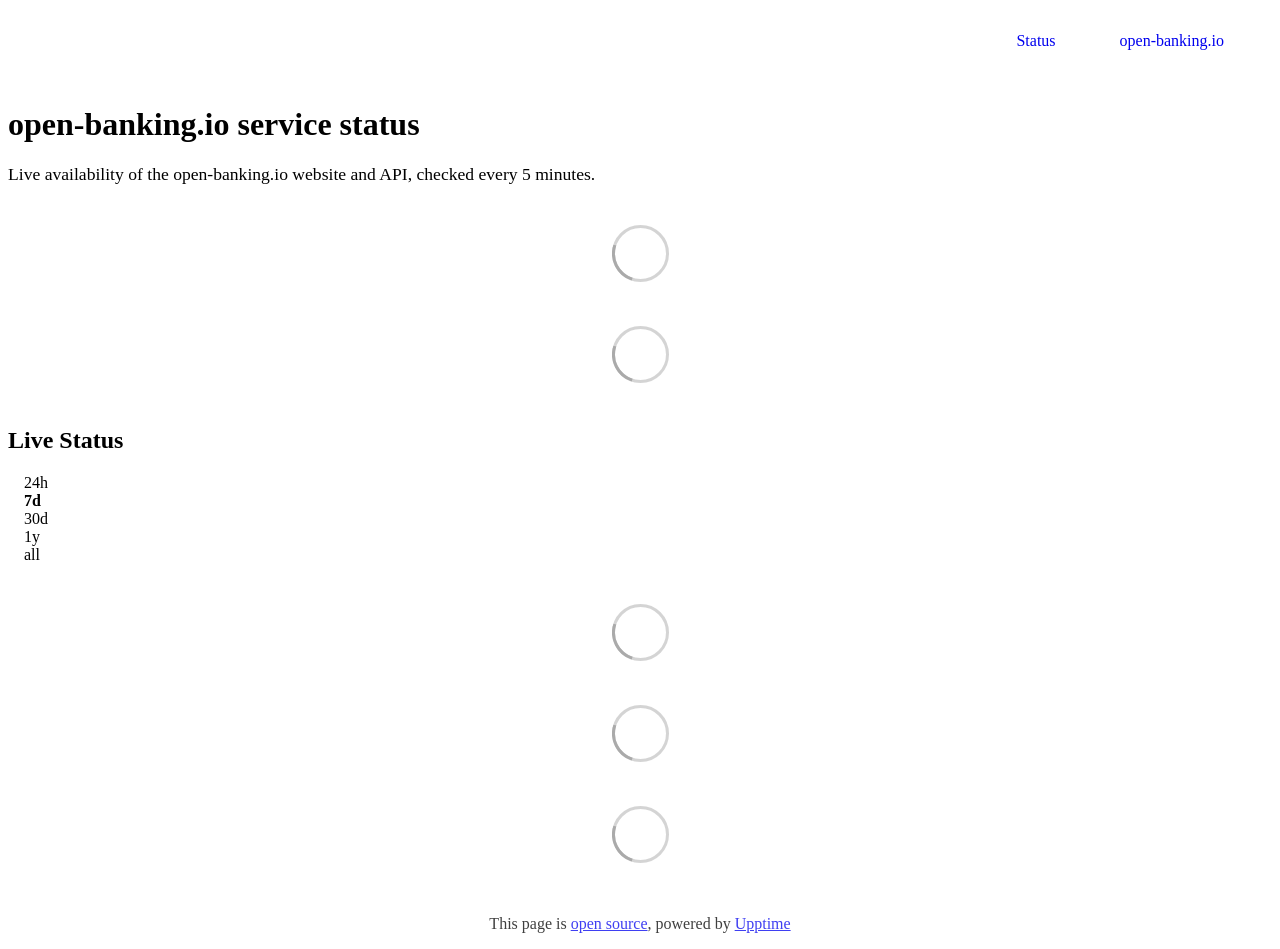
==== index.html @ b4c1498e "deploy: 928fded6bb488b90567ca0d0bbcda9d9081753c9" ====
<!DOCTYPE html> <html lang=en> <head> <meta charset=utf-8> <meta content="width=device-width,initial-scale=1" name=viewport> <meta content=#333333 name=theme-color> <base href=/ > <link href=manifest.json rel=manifest crossorigin=use-credentials> <script>__SAPPER__={baseUrl:"",preloaded:[void 0,{}]};if('serviceWorker' in navigator)navigator.serviceWorker.register('/service-worker.js');(function(){try{eval("async function x(){}");var main="/client/client.89130edb.js"}catch(e){main="/client/legacy/client.fa77f005.js"};var s=document.createElement("script");try{new Function("if(0)import('')")();s.src=main;s.type="module";s.crossOrigin="use-credentials";}catch(e){s.src="/client/shimport@2.0.5.js";s.setAttribute("data-main",main);}document.head.appendChild(s);}());</script> <link href=client/client-31a52aa5.css rel=stylesheet><link href=client/createOctokit-a85f76c7.css rel=stylesheet><link href=client/index-b0b6455a.css rel=stylesheet> <title>open-banking.io status</title><link href=https://status.open-banking.io/open-banking.css rel=stylesheet><link href=https://status.open-banking.io/global.css rel=stylesheet><link href=https://status.open-banking.io/favicon.svg rel=icon type=image/svg><link href=/logo-192.png rel=icon type=image/png><meta content="dark light" name=color-scheme> <link href=/client/client.89130edb.js rel=modulepreload as=script crossorigin=use-credentials><link href=/client/client-31a52aa5.css rel=preload as=style><link href=/client/index.f8824059.js rel=modulepreload as=script crossorigin=use-credentials><link href=/client/createOctokit.edf5ecdd.js rel=modulepreload as=script crossorigin=use-credentials><link href=/client/inject_styles.803b7e80.js rel=modulepreload as=script crossorigin=use-credentials><link href=/client/createOctokit-a85f76c7.css rel=preload as=style><link href=/client/index-b0b6455a.css rel=preload as=style></head> <body> <div id=sapper> <nav class=svelte-a08hsz><div class="svelte-a08hsz container"><div><a href=https://open-banking.io class="svelte-a08hsz logo"><img alt="" class=svelte-a08hsz src=https://status.open-banking.io/logo-horizontal.svg> </a></div> <ul class=svelte-a08hsz><li><a href=/ class=svelte-a08hsz target=_self aria-current=page>Status</a> <li><a href=https://open-banking.io class=svelte-a08hsz target=_self>open-banking.io</a> </li> </ul></div> </nav> <main class=container> <header class=svelte-ngkazm><h1><strong>open-banking.io</strong> service status</h1> <p class="svelte-ngkazm lead">Live availability of the open-banking.io website and API, checked every 5 minutes.</header> <section class=svelte-8lnl4f><div class="svelte-68jxue loading"><svg class=svelte-68jxue height=38 stroke=#aaa width=38 xmlns=http://www.w3.org/2000/svg><g fill=none fill-rule=evenodd><g stroke-width=2 transform="translate(1 1)"><circle cx=18 cy=18 r=18 stroke-opacity=.5></circle><path d="M36 18c0-9.94-8.06-18-18-18"><animateTransform attributeName=transform dur=1s from="0 18 18" repeatCount=indefinite to="360 18 18" type=rotate></animateTransform></path></g></g></svg></div> </section> <section class=svelte-8lnl4f><div class="svelte-68jxue loading"><svg class=svelte-68jxue height=38 stroke=#aaa width=38 xmlns=http://www.w3.org/2000/svg><g fill=none fill-rule=evenodd><g stroke-width=2 transform="translate(1 1)"><circle cx=18 cy=18 r=18 stroke-opacity=.5></circle><path d="M36 18c0-9.94-8.06-18-18-18"><animateTransform attributeName=transform dur=1s from="0 18 18" repeatCount=indefinite to="360 18 18" type=rotate></animateTransform></path></g></g></svg></div> </section> <div class="svelte-fqsq6s f changed"><h2>Live Status</h2> <form class="svelte-fqsq6s f r"><div><input class=svelte-fqsq6s id=data_day name=d type=radio value=day><label class=svelte-fqsq6s for=data_day>24h</label></div> <div><input class=svelte-fqsq6s id=data_week name=d type=radio value=week checked><label class=svelte-fqsq6s for=data_week>7d</label></div> <div><input class=svelte-fqsq6s id=data_month name=d type=radio value=month><label class=svelte-fqsq6s for=data_month>30d</label></div> <div><input class=svelte-fqsq6s id=data_year name=d type=radio value=year><label class=svelte-fqsq6s for=data_year>1y</label></div> <div><input class=svelte-fqsq6s id=data_all name=d type=radio value=all><label class=svelte-fqsq6s for=data_all>all</label></div></form></div> <section class="svelte-fqsq6s live-status"><div class="svelte-68jxue loading"><svg class=svelte-68jxue height=38 stroke=#aaa width=38 xmlns=http://www.w3.org/2000/svg><g fill=none fill-rule=evenodd><g stroke-width=2 transform="translate(1 1)"><circle cx=18 cy=18 r=18 stroke-opacity=.5></circle><path d="M36 18c0-9.94-8.06-18-18-18"><animateTransform attributeName=transform dur=1s from="0 18 18" repeatCount=indefinite to="360 18 18" type=rotate></animateTransform></path></g></g></svg></div> </section> <section><div class="svelte-68jxue loading"><svg class=svelte-68jxue height=38 stroke=#aaa width=38 xmlns=http://www.w3.org/2000/svg><g fill=none fill-rule=evenodd><g stroke-width=2 transform="translate(1 1)"><circle cx=18 cy=18 r=18 stroke-opacity=.5></circle><path d="M36 18c0-9.94-8.06-18-18-18"><animateTransform attributeName=transform dur=1s from="0 18 18" repeatCount=indefinite to="360 18 18" type=rotate></animateTransform></path></g></g></svg></div> </section> <section><div class="svelte-68jxue loading"><svg class=svelte-68jxue height=38 stroke=#aaa width=38 xmlns=http://www.w3.org/2000/svg><g fill=none fill-rule=evenodd><g stroke-width=2 transform="translate(1 1)"><circle cx=18 cy=18 r=18 stroke-opacity=.5></circle><path d="M36 18c0-9.94-8.06-18-18-18"><animateTransform attributeName=transform dur=1s from="0 18 18" repeatCount=indefinite to="360 18 18" type=rotate></animateTransform></path></g></g></svg></div></section></main> <footer class=svelte-jbr799><p>This page is <a href=https://github.com/open-banking-io/uptime-status>open source</a>, powered by <a href=https://upptime.js.org>Upptime</a></p> </footer></div> <script> try {
        if (typeof window !== "undefined" && window.navigator && navigator.serviceWorker) {
          navigator.serviceWorker.getRegistrations().then(function (registrations) {
            for (let registration of registrations) {
              registration.unregister();
            }
          });
        }
        if (typeof window !== "undefined" && "caches" in window) {
          caches.keys().then(function (keyList) {
            return Promise.all(
              keyList.map(function (key) {
                return caches.delete(key);
              })
            );
          });
        }
      } catch (error) {} </script>
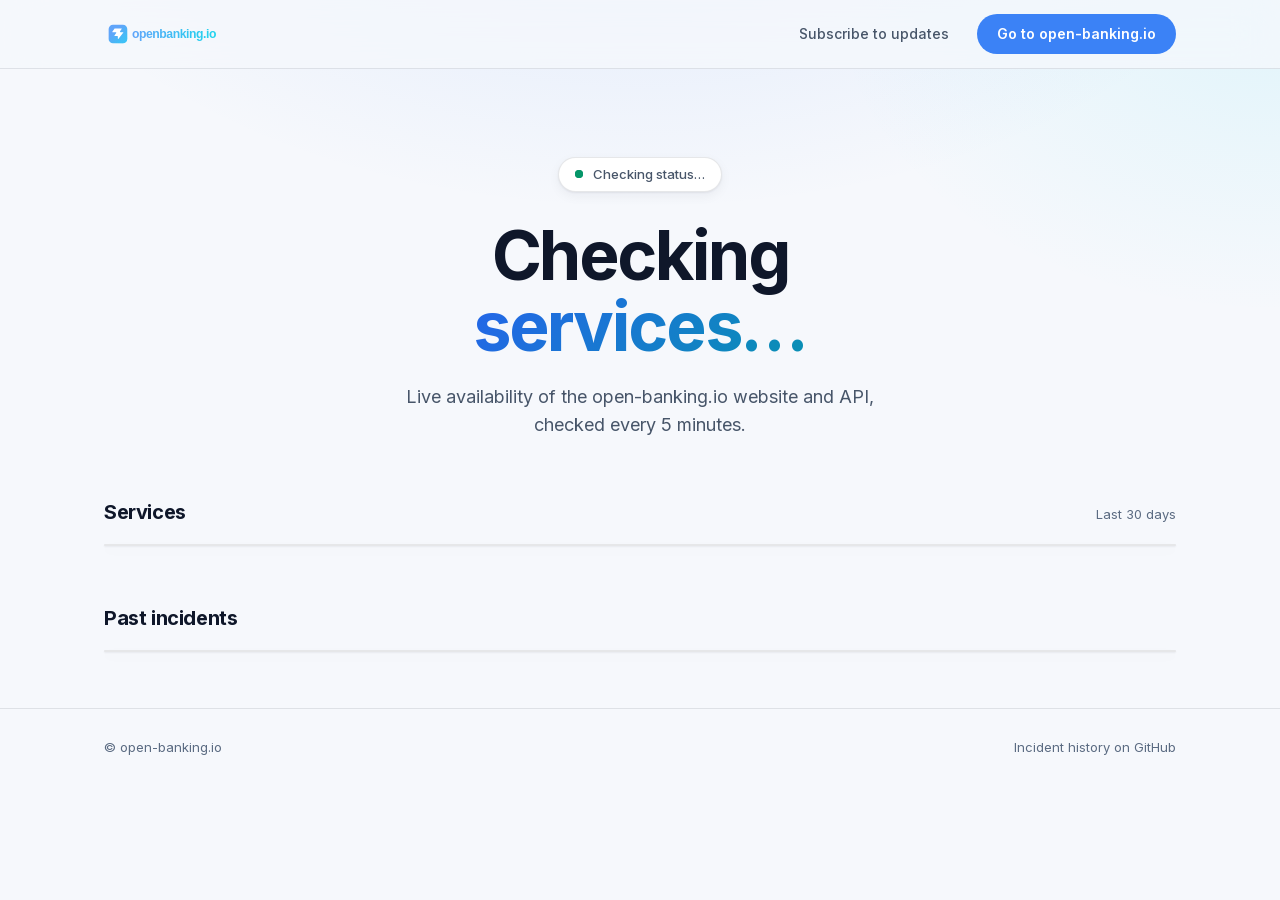
==== commit 3b3ad65b: "deploy: 928fded6bb488b90567ca0d0bbcda9d9081753c9" ====
--- a/index.html
+++ b/index.html
@@ -1,18 +1,276 @@
-<!DOCTYPE html> <html lang=en> <head> <meta charset=utf-8> <meta content="width=device-width,initial-scale=1" name=viewport> <meta content=#333333 name=theme-color> <base href=/ > <link href=manifest.json rel=manifest crossorigin=use-credentials> <script>__SAPPER__={baseUrl:"",preloaded:[void 0,{}]};if('serviceWorker' in navigator)navigator.serviceWorker.register('/service-worker.js');(function(){try{eval("async function x(){}");var main="/client/client.89130edb.js"}catch(e){main="/client/legacy/client.fa77f005.js"};var s=document.createElement("script");try{new Function("if(0)import('')")();s.src=main;s.type="module";s.crossOrigin="use-credentials";}catch(e){s.src="/client/shimport@2.0.5.js";s.setAttribute("data-main",main);}document.head.appendChild(s);}());</script> <link href=client/client-31a52aa5.css rel=stylesheet><link href=client/createOctokit-a85f76c7.css rel=stylesheet><link href=client/index-b0b6455a.css rel=stylesheet> <title>open-banking.io status</title><link href=https://status.open-banking.io/open-banking.css rel=stylesheet><link href=https://status.open-banking.io/global.css rel=stylesheet><link href=https://status.open-banking.io/favicon.svg rel=icon type=image/svg><link href=/logo-192.png rel=icon type=image/png><meta content="dark light" name=color-scheme> <link href=/client/client.89130edb.js rel=modulepreload as=script crossorigin=use-credentials><link href=/client/client-31a52aa5.css rel=preload as=style><link href=/client/index.f8824059.js rel=modulepreload as=script crossorigin=use-credentials><link href=/client/createOctokit.edf5ecdd.js rel=modulepreload as=script crossorigin=use-credentials><link href=/client/inject_styles.803b7e80.js rel=modulepreload as=script crossorigin=use-credentials><link href=/client/createOctokit-a85f76c7.css rel=preload as=style><link href=/client/index-b0b6455a.css rel=preload as=style></head> <body> <div id=sapper> <nav class=svelte-a08hsz><div class="svelte-a08hsz container"><div><a href=https://open-banking.io class="svelte-a08hsz logo"><img alt="" class=svelte-a08hsz src=https://status.open-banking.io/logo-horizontal.svg> </a></div> <ul class=svelte-a08hsz><li><a href=/ class=svelte-a08hsz target=_self aria-current=page>Status</a> <li><a href=https://open-banking.io class=svelte-a08hsz target=_self>open-banking.io</a> </li> </ul></div> </nav> <main class=container> <header class=svelte-ngkazm><h1><strong>open-banking.io</strong> service status</h1> <p class="svelte-ngkazm lead">Live availability of the open-banking.io website and API, checked every 5 minutes.</header> <section class=svelte-8lnl4f><div class="svelte-68jxue loading"><svg class=svelte-68jxue height=38 stroke=#aaa width=38 xmlns=http://www.w3.org/2000/svg><g fill=none fill-rule=evenodd><g stroke-width=2 transform="translate(1 1)"><circle cx=18 cy=18 r=18 stroke-opacity=.5></circle><path d="M36 18c0-9.94-8.06-18-18-18"><animateTransform attributeName=transform dur=1s from="0 18 18" repeatCount=indefinite to="360 18 18" type=rotate></animateTransform></path></g></g></svg></div> </section> <section class=svelte-8lnl4f><div class="svelte-68jxue loading"><svg class=svelte-68jxue height=38 stroke=#aaa width=38 xmlns=http://www.w3.org/2000/svg><g fill=none fill-rule=evenodd><g stroke-width=2 transform="translate(1 1)"><circle cx=18 cy=18 r=18 stroke-opacity=.5></circle><path d="M36 18c0-9.94-8.06-18-18-18"><animateTransform attributeName=transform dur=1s from="0 18 18" repeatCount=indefinite to="360 18 18" type=rotate></animateTransform></path></g></g></svg></div> </section> <div class="svelte-fqsq6s f changed"><h2>Live Status</h2> <form class="svelte-fqsq6s f r"><div><input class=svelte-fqsq6s id=data_day name=d type=radio value=day><label class=svelte-fqsq6s for=data_day>24h</label></div> <div><input class=svelte-fqsq6s id=data_week name=d type=radio value=week checked><label class=svelte-fqsq6s for=data_week>7d</label></div> <div><input class=svelte-fqsq6s id=data_month name=d type=radio value=month><label class=svelte-fqsq6s for=data_month>30d</label></div> <div><input class=svelte-fqsq6s id=data_year name=d type=radio value=year><label class=svelte-fqsq6s for=data_year>1y</label></div> <div><input class=svelte-fqsq6s id=data_all name=d type=radio value=all><label class=svelte-fqsq6s for=data_all>all</label></div></form></div> <section class="svelte-fqsq6s live-status"><div class="svelte-68jxue loading"><svg class=svelte-68jxue height=38 stroke=#aaa width=38 xmlns=http://www.w3.org/2000/svg><g fill=none fill-rule=evenodd><g stroke-width=2 transform="translate(1 1)"><circle cx=18 cy=18 r=18 stroke-opacity=.5></circle><path d="M36 18c0-9.94-8.06-18-18-18"><animateTransform attributeName=transform dur=1s from="0 18 18" repeatCount=indefinite to="360 18 18" type=rotate></animateTransform></path></g></g></svg></div> </section> <section><div class="svelte-68jxue loading"><svg class=svelte-68jxue height=38 stroke=#aaa width=38 xmlns=http://www.w3.org/2000/svg><g fill=none fill-rule=evenodd><g stroke-width=2 transform="translate(1 1)"><circle cx=18 cy=18 r=18 stroke-opacity=.5></circle><path d="M36 18c0-9.94-8.06-18-18-18"><animateTransform attributeName=transform dur=1s from="0 18 18" repeatCount=indefinite to="360 18 18" type=rotate></animateTransform></path></g></g></svg></div> </section> <section><div class="svelte-68jxue loading"><svg class=svelte-68jxue height=38 stroke=#aaa width=38 xmlns=http://www.w3.org/2000/svg><g fill=none fill-rule=evenodd><g stroke-width=2 transform="translate(1 1)"><circle cx=18 cy=18 r=18 stroke-opacity=.5></circle><path d="M36 18c0-9.94-8.06-18-18-18"><animateTransform attributeName=transform dur=1s from="0 18 18" repeatCount=indefinite to="360 18 18" type=rotate></animateTransform></path></g></g></svg></div></section></main> <footer class=svelte-jbr799><p>This page is <a href=https://github.com/open-banking-io/uptime-status>open source</a>, powered by <a href=https://upptime.js.org>Upptime</a></p> </footer></div> <script> try {
-        if (typeof window !== "undefined" && window.navigator && navigator.serviceWorker) {
-          navigator.serviceWorker.getRegistrations().then(function (registrations) {
-            for (let registration of registrations) {
-              registration.unregister();
-            }
-          });
-        }
-        if (typeof window !== "undefined" && "caches" in window) {
-          caches.keys().then(function (keyList) {
-            return Promise.all(
-              keyList.map(function (key) {
-                return caches.delete(key);
-              })
-            );
-          });
-        }
-      } catch (error) {} </script> +<!doctype html>
+<html lang="en">
+<head>
+<meta charset="utf-8" />
+<meta name="viewport" content="width=device-width, initial-scale=1" />
+<meta name="color-scheme" content="light dark" />
+<title>open-banking.io status</title>
+<link rel="icon" href="favicon.svg" />
+<style>
+@font-face { font-family: 'Inter'; font-weight: 300 900; font-display: swap; src: url('inter-latin.woff2') format('woff2'); unicode-range: U+0000-00FF, U+0131, U+0152-0153, U+02BB-02BC, U+02C6, U+02DA, U+02DC, U+2000-206F, U+20AC, U+2122, U+2191, U+2193, U+2212, U+2215, U+FEFF, U+FFFD; }
+@font-face { font-family: 'Inter'; font-weight: 300 900; font-display: swap; src: url('inter-latin-ext.woff2') format('woff2'); unicode-range: U+0100-02BA, U+02BD-02C5, U+02C7-02CC, U+02CE-02D7, U+02DD-02FF, U+1E00-1E9F, U+2020, U+20A0-20AB, U+20AD-20C0, U+2113; }
+
+:root {
+  --bg: #f6f8fc; --card: #ffffff; --card-hover: #eef2f9;
+  --border: rgba(15, 23, 42, 0.10); --glow: rgba(59, 130, 246, 0.40);
+  --text: #0f172a; --text-2: #475569; --text-3: #5b6b82;
+  --accent: #2563eb;
+  --gradient: linear-gradient(135deg, #2563eb, #0891b2);
+  --up: #059669; --up-text: #065f46; --up-soft: rgba(16, 185, 129, 0.12);
+  --warn: #d97706; --warn-text: #92400e; --warn-soft: rgba(245, 158, 11, 0.14);
+  --down: #dc2626; --down-text: #b42318; --down-soft: rgba(220, 38, 38, 0.10);
+  --idle: rgba(15, 23, 42, 0.08);
+  --shadow: 0 1px 2px rgba(15, 23, 42, 0.06), 0 4px 12px rgba(15, 23, 42, 0.05);
+  --wash-1: rgba(59, 130, 246, 0.14); --wash-2: rgba(34, 211, 238, 0.10);
+  --nav: rgba(246, 248, 252, 0.8);
+}
+@media (prefers-color-scheme: dark) {
+  :root {
+    --bg: #0a0e1a; --card: #121830; --card-hover: #1a2040;
+    --border: rgba(255, 255, 255, 0.07); --glow: rgba(59, 130, 246, 0.32);
+    --text: #f1f5f9; --text-2: #aab6c6; --text-3: #8b94a3;
+    --accent: #60a5fa;
+    --gradient: linear-gradient(135deg, #60a5fa, #22d3ee);
+    --up: #10b981; --up-text: #34d399; --up-soft: rgba(16, 185, 129, 0.15);
+    --warn: #f59e0b; --warn-text: #fbbf24; --warn-soft: rgba(245, 158, 11, 0.15);
+    --down: #ef4444; --down-text: #fca5a5; --down-soft: rgba(239, 68, 68, 0.14);
+    --idle: rgba(255, 255, 255, 0.07);
+    --shadow: 0 1px 2px rgba(0, 0, 0, 0.3), 0 4px 12px rgba(0, 0, 0, 0.25);
+    --wash-1: rgba(59, 130, 246, 0.20); --wash-2: rgba(34, 211, 238, 0.12);
+    --nav: rgba(10, 14, 26, 0.8);
+  }
+}
+
+* { box-sizing: border-box; margin: 0; }
+html { overflow-x: clip; }
+body {
+  font-family: 'Inter', -apple-system, BlinkMacSystemFont, 'Segoe UI', system-ui, sans-serif;
+  background: var(--bg); color: var(--text); line-height: 1.6;
+  -webkit-font-smoothing: antialiased; min-height: 100vh;
+  background-image:
+    radial-gradient(60rem 36rem at 50% -12rem, var(--wash-1), transparent 70%),
+    radial-gradient(40rem 28rem at 100% 0, var(--wash-2), transparent 70%);
+  background-repeat: no-repeat;
+}
+a { color: inherit; text-decoration: none; }
+:focus-visible { outline: 2px solid var(--accent); outline-offset: 3px; border-radius: 8px; }
+.wrap { max-width: 1120px; margin: 0 auto; padding: 0 24px; }
+
+/* Nav */
+nav { position: sticky; top: 0; z-index: 10; background: var(--nav); backdrop-filter: blur(20px) saturate(1.5); -webkit-backdrop-filter: blur(20px) saturate(1.5); border-bottom: 1px solid var(--border); }
+nav .wrap { display: flex; align-items: center; justify-content: space-between; height: 68px; }
+nav img { height: 28px; display: block; }
+.nav-links { display: flex; align-items: center; gap: 28px; font-size: 14px; font-weight: 500; color: var(--text-2); }
+.nav-links a:hover { color: var(--text); }
+.btn { display: inline-flex; align-items: center; gap: 8px; padding: 9px 20px; border-radius: 9999px; background: #3b82f6; color: #fff !important; font-weight: 600; font-size: 14px; transition: filter 150ms, transform 150ms; }
+.btn:hover { filter: brightness(1.08); }
+
+/* Hero */
+.hero { text-align: center; padding: 88px 0 56px; }
+.badge { display: inline-flex; align-items: center; gap: 10px; padding: 6px 16px; border: 1px solid var(--border); border-radius: 9999px; background: var(--card); font-size: 13px; font-weight: 500; color: var(--text-2); box-shadow: var(--shadow); }
+.dot { width: 8px; height: 8px; border-radius: 50%; background: var(--up); position: relative; }
+.dot::after { content: ''; position: absolute; inset: 0; border-radius: 50%; background: inherit; animation: ping 2s cubic-bezier(0, 0, 0.2, 1) infinite; }
+[data-state='degraded'] .dot { background: var(--warn); }
+[data-state='down'] .dot { background: var(--down); }
+@keyframes ping { 75%, 100% { transform: scale(2.6); opacity: 0; } }
+h1 { font-size: clamp(2.4rem, 7vw, 4.25rem); font-weight: 700; letter-spacing: -0.035em; line-height: 1.05; margin: 28px auto 20px; max-width: 14ch; }
+h1 .g { background: var(--gradient); -webkit-background-clip: text; background-clip: text; color: transparent; }
+[data-state='degraded'] h1 .g { background: none; color: var(--warn-text); }
+[data-state='down'] h1 .g { background: none; color: var(--down-text); }
+.lead { font-size: 1.125rem; color: var(--text-2); max-width: 520px; margin: 0 auto; }
+
+/* Sections */
+section { padding-bottom: 56px; }
+.head { display: flex; align-items: baseline; justify-content: space-between; margin-bottom: 16px; }
+h2 { font-size: 1.25rem; font-weight: 700; letter-spacing: -0.02em; }
+.sub { font-size: 13px; color: var(--text-3); }
+.card { background: var(--card); border: 1px solid var(--border); border-radius: 16px; box-shadow: var(--shadow); }
+
+/* Services */
+.svc { padding: 24px; }
+.svc + .svc { border-top: 1px solid var(--border); }
+.list { padding: 0; overflow: hidden; }
+.row1 { display: flex; align-items: center; justify-content: space-between; gap: 16px; margin-bottom: 18px; }
+.name { font-size: 1.0625rem; font-weight: 600; letter-spacing: -0.01em; }
+.url { font-size: 13px; color: var(--text-3); display: block; }
+.pill { font-size: 12px; font-weight: 600; padding: 3px 12px; border-radius: 9999px; background: var(--up-soft); color: var(--up-text); white-space: nowrap; }
+.pill.degraded { background: var(--warn-soft); color: var(--warn-text); }
+.pill.down { background: var(--down-soft); color: var(--down-text); }
+.bars { display: grid; grid-auto-flow: column; grid-auto-columns: 1fr; gap: 3px; height: 36px; }
+.bars i { border-radius: 3px; background: var(--up); opacity: 0.9; transition: opacity 150ms; }
+.bars i:hover { opacity: 1; filter: brightness(1.15); }
+.bars i.idle { background: var(--idle); opacity: 1; }
+.bars i.warn { background: var(--warn); }
+.bars i.down { background: var(--down); }
+.axis { display: flex; justify-content: space-between; margin-top: 8px; font-size: 12px; color: var(--text-3); }
+.stats { display: grid; grid-template-columns: repeat(5, 1fr); gap: 16px; margin-top: 20px; }
+.stat b { display: block; font-size: 1.125rem; font-weight: 700; letter-spacing: -0.02em; font-variant-numeric: tabular-nums; }
+.stat span { font-size: 12px; color: var(--text-3); text-transform: uppercase; letter-spacing: 0.06em; font-weight: 600; }
+
+/* Events */
+.event { padding: 20px 24px; display: flex; gap: 16px; justify-content: space-between; align-items: flex-start; }
+.event + .event { border-top: 1px solid var(--border); }
+.event h3 { font-size: 1rem; font-weight: 600; letter-spacing: -0.01em; }
+.event p { font-size: 14px; color: var(--text-2); }
+.event a:hover h3 { color: var(--accent); }
+.tag { font-size: 12px; font-weight: 600; padding: 3px 12px; border-radius: 9999px; border: 1px solid var(--border); color: var(--text-2); white-space: nowrap; }
+.tag.maint { background: rgba(59, 130, 246, 0.12); border-color: var(--glow); color: var(--accent); }
+.empty { padding: 28px 24px; color: var(--text-2); font-size: 15px; text-align: center; }
+
+footer { border-top: 1px solid var(--border); padding: 28px 0 40px; font-size: 13px; color: var(--text-3); }
+footer .wrap { display: flex; justify-content: space-between; gap: 16px; flex-wrap: wrap; }
+footer a:hover { color: var(--text); }
+
+@media (max-width: 720px) {
+  .nav-links a:not(.btn) { display: none; }
+  .hero { padding: 56px 0 40px; }
+  .stats { grid-template-columns: repeat(3, 1fr); }
+  .svc { padding: 20px; }
+  .event { flex-direction: column; gap: 10px; padding: 18px 20px; }
+}
+@media (prefers-reduced-motion: reduce) { .dot::after { animation: none; } * { transition: none !important; } }
+</style>
+</head>
+<body>
+<nav>
+  <div class="wrap">
+    <a href="https://open-banking.io" aria-label="open-banking.io"><img src="logo-horizontal.svg" alt="open-banking.io" /></a>
+    <div class="nav-links">
+      <a href="https://github.com/open-banking-io/uptime-status/subscription">Subscribe to updates</a>
+      <a class="btn" href="https://open-banking.io">Go to open-banking.io</a>
+    </div>
+  </div>
+</nav>
+
+<main class="wrap" id="app" data-state="up">
+  <header class="hero">
+    <span class="badge"><span class="dot"></span><span id="badge">Checking status…</span></span>
+    <h1 id="title">Checking <span class="g">services…</span></h1>
+    <p class="lead">Live availability of the open-banking.io website and API, checked every 5 minutes.</p>
+  </header>
+
+  <section id="maint" hidden>
+    <div class="head"><h2>Scheduled maintenance</h2></div>
+    <div class="card" id="maint-list"></div>
+  </section>
+
+  <section>
+    <div class="head"><h2>Services</h2><span class="sub">Last 30 days</span></div>
+    <div class="card list" id="services"></div>
+  </section>
+
+  <section>
+    <div class="head"><h2>Past incidents</h2></div>
+    <div class="card" id="incidents"></div>
+  </section>
+</main>
+
+<footer>
+  <div class="wrap">
+    <span>© open-banking.io</span>
+    <a href="https://github.com/open-banking-io/uptime-status/issues">Incident history on GitHub</a>
+  </div>
+</footer>
+
+<script>
+const REPO = 'open-banking-io/uptime-status';
+const RAW = `https://raw.githubusercontent.com/${REPO}/master`;
+const MONITORING_START = '2026-11-24';
+const DAYS = 30;
+const STATE_RANK = { up: 0, degraded: 1, down: 2 };
+const $ = (id) => document.getElementById(id);
+const el = (tag, cls, html) => { const e = document.createElement(tag); if (cls) e.className = cls; if (html != null) e.innerHTML = html; return e; };
+const esc = (s) => String(s).replace(/[&<>"]/g, (c) => ({ '&': '&amp;', '<': '&lt;', '>': '&gt;', '"': '&quot;' }[c]));
+const fmtDate = (d) => new Date(d).toLocaleString(undefined, { dateStyle: 'medium', timeStyle: 'short' });
+
+function dayKeys() {
+  const out = [];
+  for (let i = DAYS - 1; i >= 0; i--) out.push(new Date(Date.now() - i * 864e5).toISOString().slice(0, 10));
+  return out;
+}
+
+function bars(site) {
+  const wrap = el('div', 'bars');
+  for (const day of dayKeys()) {
+    const i = el('i');
+    const down = site.dailyMinutesDown[day] || 0;
+    if (day < MONITORING_START) i.className = 'idle';
+    else if (down >= 30) i.className = 'down';
+    else if (down > 0) i.className = 'warn';
+    i.title = day < MONITORING_START ? `${day}: no data` : down ? `${day}: ${down} min downtime` : `${day}: no downtime`;
+    wrap.append(i);
+  }
+  return wrap;
+}
+
+function service(site) {
+  const label = { up: 'Operational', degraded: 'Degraded', down: 'Down' }[site.status] || 'Unknown';
+  const s = el('div', 'svc');
+  s.innerHTML = `
+    <div class="row1">
+      <div><span class="name">${esc(site.name)}</span><a class="url" href="${esc(site.url)}" rel="noopener">${esc(site.url.replace(/^https?:\/\//, ''))}</a></div>
+      <span class="pill ${esc(site.status)}">${label}</span>
+    </div>`;
+  s.append(bars(site));
+  s.append(el('div', 'axis', `<span>${DAYS} days ago</span><span>Today</span>`));
+  s.append(el('div', 'stats', ['Uptime 24h:uptimeDay', 'Uptime 7d:uptimeWeek', 'Uptime 30d:uptimeMonth', 'Uptime 1y:uptimeYear']
+    .map((p) => { const [l, k] = p.split(':'); return `<div class="stat"><b>${esc(site[k])}</b><span>${l}</span></div>`; })
+    .join('') + `<div class="stat"><b>${site.time} ms</b><span>Response</span></div>`));
+  return s;
+}
+
+function overall(sites) {
+  const worst = sites.reduce((w, s) => Math.max(w, STATE_RANK[s.status] ?? 0), 0);
+  const state = ['up', 'degraded', 'down'][worst];
+  const copy = {
+    up: ['All systems operational', 'All systems', '<span class="g">operational.</span>'],
+    degraded: ['Partial degradation', 'Some services are', '<span class="g">degraded.</span>'],
+    down: ['Service disruption', 'We are seeing an', '<span class="g">outage.</span>'],
+  }[state];
+  $('app').dataset.state = state;
+  $('badge').textContent = copy[0];
+  $('title').innerHTML = `${copy[1]} ${copy[2]}`;
+}
+
+function parseMaintenance(issue) {
+  const m = /start:\s*(\S+)[\s\S]*?end:\s*(\S+)/.exec(issue.body || '');
+  return m && { start: new Date(m[1]), end: new Date(m[2]) };
+}
+
+function incidents(issues) {
+  const maint = [], past = [];
+  const now = Date.now();
+  for (const i of issues) {
+    if (i.pull_request) continue;
+    const isMaint = i.labels.some((l) => l.name === 'maintenance');
+    const w = isMaint ? parseMaintenance(i) : null;
+    if (isMaint && w && w.end > now) maint.push({ i, w });
+    else past.push({ i, w, isMaint });
+  }
+  const evt = (i, tag, cls, text) => {
+    const a = el('a', 'event');
+    a.href = i.html_url; a.rel = 'noopener';
+    a.innerHTML = `<div><h3>${esc(i.title.replace(/^\[Scheduled Maintenance\]\s*/, ''))}</h3><p>${text}</p></div><span class="tag ${cls}">${tag}</span>`;
+    return a;
+  };
+  $('maint-list').replaceChildren(...maint.map(({ i, w }) => evt(i, 'Scheduled', 'maint', `${fmtDate(w.start)} to ${fmtDate(w.end)}`)));
+  $('maint').hidden = !maint.length;
+  const items = past.slice(0, 10).map(({ i, w, isMaint }) =>
+    evt(i, isMaint ? 'Maintenance' : i.state === 'open' ? 'Ongoing' : 'Resolved', isMaint ? 'maint' : '', w ? `${fmtDate(w.start)} to ${fmtDate(w.end)}` : fmtDate(i.created_at)));
+  $('incidents').replaceChildren(...(items.length ? items : [el('div', 'empty', 'No incidents reported.')]));
+}
+
+async function load() {
+  const [sites, issues] = await Promise.all([
+    fetch(`${RAW}/history/summary.json`).then((r) => r.json()),
+    fetch(`https://api.github.com/repos/${REPO}/issues?state=all&per_page=30`).then((r) => r.json()).catch(() => []),
+  ]);
+  overall(sites);
+  $('services').replaceChildren(...sites.map(service));
+  incidents(Array.isArray(issues) ? issues : []);
+}
+load();
+setInterval(load, 60000);
+</script>
+</body>
+</html>
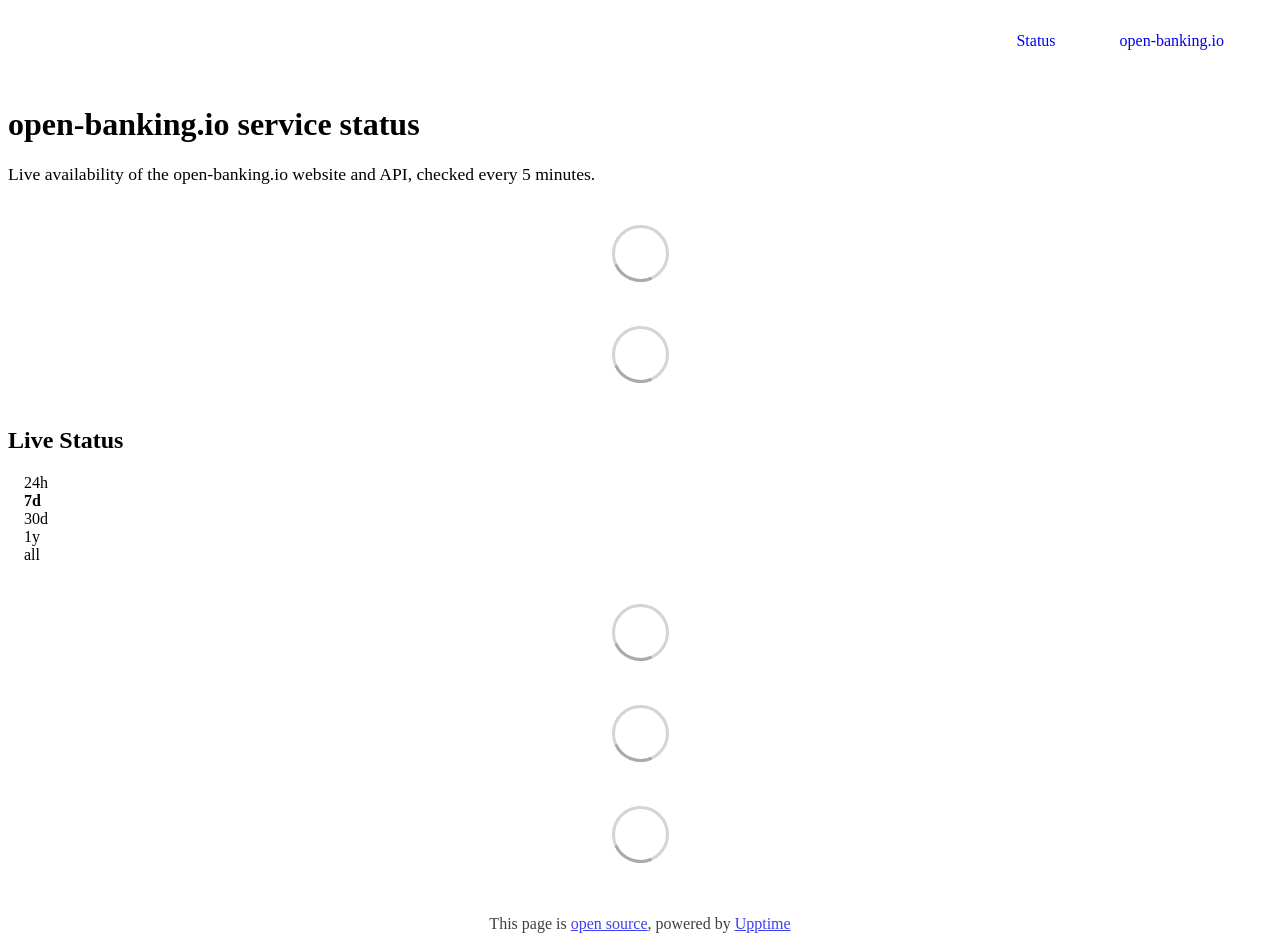
==== commit 6b1475fb: "deploy: a96ccf81a46feb6c377d16d67e58e1b3ec1f196c" ====
--- a/index.html
+++ b/index.html
@@ -1,276 +1,18 @@
-<!doctype html>
-<html lang="en">
-<head>
-<meta charset="utf-8" />
-<meta name="viewport" content="width=device-width, initial-scale=1" />
-<meta name="color-scheme" content="light dark" />
-<title>open-banking.io status</title>
-<link rel="icon" href="favicon.svg" />
-<style>
-@font-face { font-family: 'Inter'; font-weight: 300 900; font-display: swap; src: url('inter-latin.woff2') format('woff2'); unicode-range: U+0000-00FF, U+0131, U+0152-0153, U+02BB-02BC, U+02C6, U+02DA, U+02DC, U+2000-206F, U+20AC, U+2122, U+2191, U+2193, U+2212, U+2215, U+FEFF, U+FFFD; }
-@font-face { font-family: 'Inter'; font-weight: 300 900; font-display: swap; src: url('inter-latin-ext.woff2') format('woff2'); unicode-range: U+0100-02BA, U+02BD-02C5, U+02C7-02CC, U+02CE-02D7, U+02DD-02FF, U+1E00-1E9F, U+2020, U+20A0-20AB, U+20AD-20C0, U+2113; }
-
-:root {
-  --bg: #f6f8fc; --card: #ffffff; --card-hover: #eef2f9;
-  --border: rgba(15, 23, 42, 0.10); --glow: rgba(59, 130, 246, 0.40);
-  --text: #0f172a; --text-2: #475569; --text-3: #5b6b82;
-  --accent: #2563eb;
-  --gradient: linear-gradient(135deg, #2563eb, #0891b2);
-  --up: #059669; --up-text: #065f46; --up-soft: rgba(16, 185, 129, 0.12);
-  --warn: #d97706; --warn-text: #92400e; --warn-soft: rgba(245, 158, 11, 0.14);
-  --down: #dc2626; --down-text: #b42318; --down-soft: rgba(220, 38, 38, 0.10);
-  --idle: rgba(15, 23, 42, 0.08);
-  --shadow: 0 1px 2px rgba(15, 23, 42, 0.06), 0 4px 12px rgba(15, 23, 42, 0.05);
-  --wash-1: rgba(59, 130, 246, 0.14); --wash-2: rgba(34, 211, 238, 0.10);
-  --nav: rgba(246, 248, 252, 0.8);
-}
-@media (prefers-color-scheme: dark) {
-  :root {
-    --bg: #0a0e1a; --card: #121830; --card-hover: #1a2040;
-    --border: rgba(255, 255, 255, 0.07); --glow: rgba(59, 130, 246, 0.32);
-    --text: #f1f5f9; --text-2: #aab6c6; --text-3: #8b94a3;
-    --accent: #60a5fa;
-    --gradient: linear-gradient(135deg, #60a5fa, #22d3ee);
-    --up: #10b981; --up-text: #34d399; --up-soft: rgba(16, 185, 129, 0.15);
-    --warn: #f59e0b; --warn-text: #fbbf24; --warn-soft: rgba(245, 158, 11, 0.15);
-    --down: #ef4444; --down-text: #fca5a5; --down-soft: rgba(239, 68, 68, 0.14);
-    --idle: rgba(255, 255, 255, 0.07);
-    --shadow: 0 1px 2px rgba(0, 0, 0, 0.3), 0 4px 12px rgba(0, 0, 0, 0.25);
-    --wash-1: rgba(59, 130, 246, 0.20); --wash-2: rgba(34, 211, 238, 0.12);
-    --nav: rgba(10, 14, 26, 0.8);
-  }
-}
-
-* { box-sizing: border-box; margin: 0; }
-html { overflow-x: clip; }
-body {
-  font-family: 'Inter', -apple-system, BlinkMacSystemFont, 'Segoe UI', system-ui, sans-serif;
-  background: var(--bg); color: var(--text); line-height: 1.6;
-  -webkit-font-smoothing: antialiased; min-height: 100vh;
-  background-image:
-    radial-gradient(60rem 36rem at 50% -12rem, var(--wash-1), transparent 70%),
-    radial-gradient(40rem 28rem at 100% 0, var(--wash-2), transparent 70%);
-  background-repeat: no-repeat;
-}
-a { color: inherit; text-decoration: none; }
-:focus-visible { outline: 2px solid var(--accent); outline-offset: 3px; border-radius: 8px; }
-.wrap { max-width: 1120px; margin: 0 auto; padding: 0 24px; }
-
-/* Nav */
-nav { position: sticky; top: 0; z-index: 10; background: var(--nav); backdrop-filter: blur(20px) saturate(1.5); -webkit-backdrop-filter: blur(20px) saturate(1.5); border-bottom: 1px solid var(--border); }
-nav .wrap { display: flex; align-items: center; justify-content: space-between; height: 68px; }
-nav img { height: 28px; display: block; }
-.nav-links { display: flex; align-items: center; gap: 28px; font-size: 14px; font-weight: 500; color: var(--text-2); }
-.nav-links a:hover { color: var(--text); }
-.btn { display: inline-flex; align-items: center; gap: 8px; padding: 9px 20px; border-radius: 9999px; background: #3b82f6; color: #fff !important; font-weight: 600; font-size: 14px; transition: filter 150ms, transform 150ms; }
-.btn:hover { filter: brightness(1.08); }
-
-/* Hero */
-.hero { text-align: center; padding: 88px 0 56px; }
-.badge { display: inline-flex; align-items: center; gap: 10px; padding: 6px 16px; border: 1px solid var(--border); border-radius: 9999px; background: var(--card); font-size: 13px; font-weight: 500; color: var(--text-2); box-shadow: var(--shadow); }
-.dot { width: 8px; height: 8px; border-radius: 50%; background: var(--up); position: relative; }
-.dot::after { content: ''; position: absolute; inset: 0; border-radius: 50%; background: inherit; animation: ping 2s cubic-bezier(0, 0, 0.2, 1) infinite; }
-[data-state='degraded'] .dot { background: var(--warn); }
-[data-state='down'] .dot { background: var(--down); }
-@keyframes ping { 75%, 100% { transform: scale(2.6); opacity: 0; } }
-h1 { font-size: clamp(2.4rem, 7vw, 4.25rem); font-weight: 700; letter-spacing: -0.035em; line-height: 1.05; margin: 28px auto 20px; max-width: 14ch; }
-h1 .g { background: var(--gradient); -webkit-background-clip: text; background-clip: text; color: transparent; }
-[data-state='degraded'] h1 .g { background: none; color: var(--warn-text); }
-[data-state='down'] h1 .g { background: none; color: var(--down-text); }
-.lead { font-size: 1.125rem; color: var(--text-2); max-width: 520px; margin: 0 auto; }
-
-/* Sections */
-section { padding-bottom: 56px; }
-.head { display: flex; align-items: baseline; justify-content: space-between; margin-bottom: 16px; }
-h2 { font-size: 1.25rem; font-weight: 700; letter-spacing: -0.02em; }
-.sub { font-size: 13px; color: var(--text-3); }
-.card { background: var(--card); border: 1px solid var(--border); border-radius: 16px; box-shadow: var(--shadow); }
-
-/* Services */
-.svc { padding: 24px; }
-.svc + .svc { border-top: 1px solid var(--border); }
-.list { padding: 0; overflow: hidden; }
-.row1 { display: flex; align-items: center; justify-content: space-between; gap: 16px; margin-bottom: 18px; }
-.name { font-size: 1.0625rem; font-weight: 600; letter-spacing: -0.01em; }
-.url { font-size: 13px; color: var(--text-3); display: block; }
-.pill { font-size: 12px; font-weight: 600; padding: 3px 12px; border-radius: 9999px; background: var(--up-soft); color: var(--up-text); white-space: nowrap; }
-.pill.degraded { background: var(--warn-soft); color: var(--warn-text); }
-.pill.down { background: var(--down-soft); color: var(--down-text); }
-.bars { display: grid; grid-auto-flow: column; grid-auto-columns: 1fr; gap: 3px; height: 36px; }
-.bars i { border-radius: 3px; background: var(--up); opacity: 0.9; transition: opacity 150ms; }
-.bars i:hover { opacity: 1; filter: brightness(1.15); }
-.bars i.idle { background: var(--idle); opacity: 1; }
-.bars i.warn { background: var(--warn); }
-.bars i.down { background: var(--down); }
-.axis { display: flex; justify-content: space-between; margin-top: 8px; font-size: 12px; color: var(--text-3); }
-.stats { display: grid; grid-template-columns: repeat(5, 1fr); gap: 16px; margin-top: 20px; }
-.stat b { display: block; font-size: 1.125rem; font-weight: 700; letter-spacing: -0.02em; font-variant-numeric: tabular-nums; }
-.stat span { font-size: 12px; color: var(--text-3); text-transform: uppercase; letter-spacing: 0.06em; font-weight: 600; }
-
-/* Events */
-.event { padding: 20px 24px; display: flex; gap: 16px; justify-content: space-between; align-items: flex-start; }
-.event + .event { border-top: 1px solid var(--border); }
-.event h3 { font-size: 1rem; font-weight: 600; letter-spacing: -0.01em; }
-.event p { font-size: 14px; color: var(--text-2); }
-.event a:hover h3 { color: var(--accent); }
-.tag { font-size: 12px; font-weight: 600; padding: 3px 12px; border-radius: 9999px; border: 1px solid var(--border); color: var(--text-2); white-space: nowrap; }
-.tag.maint { background: rgba(59, 130, 246, 0.12); border-color: var(--glow); color: var(--accent); }
-.empty { padding: 28px 24px; color: var(--text-2); font-size: 15px; text-align: center; }
-
-footer { border-top: 1px solid var(--border); padding: 28px 0 40px; font-size: 13px; color: var(--text-3); }
-footer .wrap { display: flex; justify-content: space-between; gap: 16px; flex-wrap: wrap; }
-footer a:hover { color: var(--text); }
-
-@media (max-width: 720px) {
-  .nav-links a:not(.btn) { display: none; }
-  .hero { padding: 56px 0 40px; }
-  .stats { grid-template-columns: repeat(3, 1fr); }
-  .svc { padding: 20px; }
-  .event { flex-direction: column; gap: 10px; padding: 18px 20px; }
-}
-@media (prefers-reduced-motion: reduce) { .dot::after { animation: none; } * { transition: none !important; } }
-</style>
-</head>
-<body>
-<nav>
-  <div class="wrap">
-    <a href="https://open-banking.io" aria-label="open-banking.io"><img src="logo-horizontal.svg" alt="open-banking.io" /></a>
-    <div class="nav-links">
-      <a href="https://github.com/open-banking-io/uptime-status/subscription">Subscribe to updates</a>
-      <a class="btn" href="https://open-banking.io">Go to open-banking.io</a>
-    </div>
-  </div>
-</nav>
-
-<main class="wrap" id="app" data-state="up">
-  <header class="hero">
-    <span class="badge"><span class="dot"></span><span id="badge">Checking status…</span></span>
-    <h1 id="title">Checking <span class="g">services…</span></h1>
-    <p class="lead">Live availability of the open-banking.io website and API, checked every 5 minutes.</p>
-  </header>
-
-  <section id="maint" hidden>
-    <div class="head"><h2>Scheduled maintenance</h2></div>
-    <div class="card" id="maint-list"></div>
-  </section>
-
-  <section>
-    <div class="head"><h2>Services</h2><span class="sub">Last 30 days</span></div>
-    <div class="card list" id="services"></div>
-  </section>
-
-  <section>
-    <div class="head"><h2>Past incidents</h2></div>
-    <div class="card" id="incidents"></div>
-  </section>
-</main>
-
-<footer>
-  <div class="wrap">
-    <span>© open-banking.io</span>
-    <a href="https://github.com/open-banking-io/uptime-status/issues">Incident history on GitHub</a>
-  </div>
-</footer>
-
-<script>
-const REPO = 'open-banking-io/uptime-status';
-const RAW = `https://raw.githubusercontent.com/${REPO}/master`;
-const MONITORING_START = '2026-11-24';
-const DAYS = 30;
-const STATE_RANK = { up: 0, degraded: 1, down: 2 };
-const $ = (id) => document.getElementById(id);
-const el = (tag, cls, html) => { const e = document.createElement(tag); if (cls) e.className = cls; if (html != null) e.innerHTML = html; return e; };
-const esc = (s) => String(s).replace(/[&<>"]/g, (c) => ({ '&': '&amp;', '<': '&lt;', '>': '&gt;', '"': '&quot;' }[c]));
-const fmtDate = (d) => new Date(d).toLocaleString(undefined, { dateStyle: 'medium', timeStyle: 'short' });
-
-function dayKeys() {
-  const out = [];
-  for (let i = DAYS - 1; i >= 0; i--) out.push(new Date(Date.now() - i * 864e5).toISOString().slice(0, 10));
-  return out;
-}
-
-function bars(site) {
-  const wrap = el('div', 'bars');
-  for (const day of dayKeys()) {
-    const i = el('i');
-    const down = site.dailyMinutesDown[day] || 0;
-    if (day < MONITORING_START) i.className = 'idle';
-    else if (down >= 30) i.className = 'down';
-    else if (down > 0) i.className = 'warn';
-    i.title = day < MONITORING_START ? `${day}: no data` : down ? `${day}: ${down} min downtime` : `${day}: no downtime`;
-    wrap.append(i);
-  }
-  return wrap;
-}
-
-function service(site) {
-  const label = { up: 'Operational', degraded: 'Degraded', down: 'Down' }[site.status] || 'Unknown';
-  const s = el('div', 'svc');
-  s.innerHTML = `
-    <div class="row1">
-      <div><span class="name">${esc(site.name)}</span><a class="url" href="${esc(site.url)}" rel="noopener">${esc(site.url.replace(/^https?:\/\//, ''))}</a></div>
-      <span class="pill ${esc(site.status)}">${label}</span>
-    </div>`;
-  s.append(bars(site));
-  s.append(el('div', 'axis', `<span>${DAYS} days ago</span><span>Today</span>`));
-  s.append(el('div', 'stats', ['Uptime 24h:uptimeDay', 'Uptime 7d:uptimeWeek', 'Uptime 30d:uptimeMonth', 'Uptime 1y:uptimeYear']
-    .map((p) => { const [l, k] = p.split(':'); return `<div class="stat"><b>${esc(site[k])}</b><span>${l}</span></div>`; })
-    .join('') + `<div class="stat"><b>${site.time} ms</b><span>Response</span></div>`));
-  return s;
-}
-
-function overall(sites) {
-  const worst = sites.reduce((w, s) => Math.max(w, STATE_RANK[s.status] ?? 0), 0);
-  const state = ['up', 'degraded', 'down'][worst];
-  const copy = {
-    up: ['All systems operational', 'All systems', '<span class="g">operational.</span>'],
-    degraded: ['Partial degradation', 'Some services are', '<span class="g">degraded.</span>'],
-    down: ['Service disruption', 'We are seeing an', '<span class="g">outage.</span>'],
-  }[state];
-  $('app').dataset.state = state;
-  $('badge').textContent = copy[0];
-  $('title').innerHTML = `${copy[1]} ${copy[2]}`;
-}
-
-function parseMaintenance(issue) {
-  const m = /start:\s*(\S+)[\s\S]*?end:\s*(\S+)/.exec(issue.body || '');
-  return m && { start: new Date(m[1]), end: new Date(m[2]) };
-}
-
-function incidents(issues) {
-  const maint = [], past = [];
-  const now = Date.now();
-  for (const i of issues) {
-    if (i.pull_request) continue;
-    const isMaint = i.labels.some((l) => l.name === 'maintenance');
-    const w = isMaint ? parseMaintenance(i) : null;
-    if (isMaint && w && w.end > now) maint.push({ i, w });
-    else past.push({ i, w, isMaint });
-  }
-  const evt = (i, tag, cls, text) => {
-    const a = el('a', 'event');
-    a.href = i.html_url; a.rel = 'noopener';
-    a.innerHTML = `<div><h3>${esc(i.title.replace(/^\[Scheduled Maintenance\]\s*/, ''))}</h3><p>${text}</p></div><span class="tag ${cls}">${tag}</span>`;
-    return a;
-  };
-  $('maint-list').replaceChildren(...maint.map(({ i, w }) => evt(i, 'Scheduled', 'maint', `${fmtDate(w.start)} to ${fmtDate(w.end)}`)));
-  $('maint').hidden = !maint.length;
-  const items = past.slice(0, 10).map(({ i, w, isMaint }) =>
-    evt(i, isMaint ? 'Maintenance' : i.state === 'open' ? 'Ongoing' : 'Resolved', isMaint ? 'maint' : '', w ? `${fmtDate(w.start)} to ${fmtDate(w.end)}` : fmtDate(i.created_at)));
-  $('incidents').replaceChildren(...(items.length ? items : [el('div', 'empty', 'No incidents reported.')]));
-}
-
-async function load() {
-  const [sites, issues] = await Promise.all([
-    fetch(`${RAW}/history/summary.json`).then((r) => r.json()),
-    fetch(`https://api.github.com/repos/${REPO}/issues?state=all&per_page=30`).then((r) => r.json()).catch(() => []),
-  ]);
-  overall(sites);
-  $('services').replaceChildren(...sites.map(service));
-  incidents(Array.isArray(issues) ? issues : []);
-}
-load();
-setInterval(load, 60000);
-</script>
-</body>
-</html>
+<!DOCTYPE html> <html lang=en> <head> <meta charset=utf-8> <meta content="width=device-width,initial-scale=1" name=viewport> <meta content=#333333 name=theme-color> <base href=/ > <link href=manifest.json rel=manifest crossorigin=use-credentials> <script>__SAPPER__={baseUrl:"",preloaded:[void 0,{}]};if('serviceWorker' in navigator)navigator.serviceWorker.register('/service-worker.js');(function(){try{eval("async function x(){}");var main="/client/client.89130edb.js"}catch(e){main="/client/legacy/client.fa77f005.js"};var s=document.createElement("script");try{new Function("if(0)import('')")();s.src=main;s.type="module";s.crossOrigin="use-credentials";}catch(e){s.src="/client/shimport@2.0.5.js";s.setAttribute("data-main",main);}document.head.appendChild(s);}());</script> <link href=client/client-31a52aa5.css rel=stylesheet><link href=client/createOctokit-a85f76c7.css rel=stylesheet><link href=client/index-b0b6455a.css rel=stylesheet> <title>open-banking.io status</title><link href=https://status.open-banking.io/open-banking.css rel=stylesheet><link href=https://status.open-banking.io/global.css rel=stylesheet><link href=https://status.open-banking.io/favicon.svg rel=icon type=image/svg><link href=/logo-192.png rel=icon type=image/png><meta content="dark light" name=color-scheme> <link href=/client/client.89130edb.js rel=modulepreload as=script crossorigin=use-credentials><link href=/client/client-31a52aa5.css rel=preload as=style><link href=/client/index.f8824059.js rel=modulepreload as=script crossorigin=use-credentials><link href=/client/createOctokit.edf5ecdd.js rel=modulepreload as=script crossorigin=use-credentials><link href=/client/inject_styles.803b7e80.js rel=modulepreload as=script crossorigin=use-credentials><link href=/client/createOctokit-a85f76c7.css rel=preload as=style><link href=/client/index-b0b6455a.css rel=preload as=style></head> <body> <div id=sapper> <nav class=svelte-a08hsz><div class="svelte-a08hsz container"><div><a href=https://open-banking.io class="svelte-a08hsz logo"><img alt="" class=svelte-a08hsz src=https://status.open-banking.io/logo-horizontal.svg> </a></div> <ul class=svelte-a08hsz><li><a href=/ class=svelte-a08hsz target=_self aria-current=page>Status</a> <li><a href=https://open-banking.io class=svelte-a08hsz target=_self>open-banking.io</a> </li> </ul></div> </nav> <main class=container> <header class=svelte-ngkazm><h1><strong>open-banking.io</strong> service status</h1> <p class="svelte-ngkazm lead">Live availability of the open-banking.io website and API, checked every 5 minutes.</header> <section class=svelte-8lnl4f><div class="svelte-68jxue loading"><svg class=svelte-68jxue height=38 stroke=#aaa width=38 xmlns=http://www.w3.org/2000/svg><g fill=none fill-rule=evenodd><g stroke-width=2 transform="translate(1 1)"><circle cx=18 cy=18 r=18 stroke-opacity=.5></circle><path d="M36 18c0-9.94-8.06-18-18-18"><animateTransform attributeName=transform dur=1s from="0 18 18" repeatCount=indefinite to="360 18 18" type=rotate></animateTransform></path></g></g></svg></div> </section> <section class=svelte-8lnl4f><div class="svelte-68jxue loading"><svg class=svelte-68jxue height=38 stroke=#aaa width=38 xmlns=http://www.w3.org/2000/svg><g fill=none fill-rule=evenodd><g stroke-width=2 transform="translate(1 1)"><circle cx=18 cy=18 r=18 stroke-opacity=.5></circle><path d="M36 18c0-9.94-8.06-18-18-18"><animateTransform attributeName=transform dur=1s from="0 18 18" repeatCount=indefinite to="360 18 18" type=rotate></animateTransform></path></g></g></svg></div> </section> <div class="svelte-fqsq6s f changed"><h2>Live Status</h2> <form class="svelte-fqsq6s f r"><div><input class=svelte-fqsq6s id=data_day name=d type=radio value=day><label class=svelte-fqsq6s for=data_day>24h</label></div> <div><input class=svelte-fqsq6s id=data_week name=d type=radio value=week checked><label class=svelte-fqsq6s for=data_week>7d</label></div> <div><input class=svelte-fqsq6s id=data_month name=d type=radio value=month><label class=svelte-fqsq6s for=data_month>30d</label></div> <div><input class=svelte-fqsq6s id=data_year name=d type=radio value=year><label class=svelte-fqsq6s for=data_year>1y</label></div> <div><input class=svelte-fqsq6s id=data_all name=d type=radio value=all><label class=svelte-fqsq6s for=data_all>all</label></div></form></div> <section class="svelte-fqsq6s live-status"><div class="svelte-68jxue loading"><svg class=svelte-68jxue height=38 stroke=#aaa width=38 xmlns=http://www.w3.org/2000/svg><g fill=none fill-rule=evenodd><g stroke-width=2 transform="translate(1 1)"><circle cx=18 cy=18 r=18 stroke-opacity=.5></circle><path d="M36 18c0-9.94-8.06-18-18-18"><animateTransform attributeName=transform dur=1s from="0 18 18" repeatCount=indefinite to="360 18 18" type=rotate></animateTransform></path></g></g></svg></div> </section> <section><div class="svelte-68jxue loading"><svg class=svelte-68jxue height=38 stroke=#aaa width=38 xmlns=http://www.w3.org/2000/svg><g fill=none fill-rule=evenodd><g stroke-width=2 transform="translate(1 1)"><circle cx=18 cy=18 r=18 stroke-opacity=.5></circle><path d="M36 18c0-9.94-8.06-18-18-18"><animateTransform attributeName=transform dur=1s from="0 18 18" repeatCount=indefinite to="360 18 18" type=rotate></animateTransform></path></g></g></svg></div> </section> <section><div class="svelte-68jxue loading"><svg class=svelte-68jxue height=38 stroke=#aaa width=38 xmlns=http://www.w3.org/2000/svg><g fill=none fill-rule=evenodd><g stroke-width=2 transform="translate(1 1)"><circle cx=18 cy=18 r=18 stroke-opacity=.5></circle><path d="M36 18c0-9.94-8.06-18-18-18"><animateTransform attributeName=transform dur=1s from="0 18 18" repeatCount=indefinite to="360 18 18" type=rotate></animateTransform></path></g></g></svg></div></section></main> <footer class=svelte-jbr799><p>This page is <a href=https://github.com/open-banking-io/uptime-status>open source</a>, powered by <a href=https://upptime.js.org>Upptime</a></p> </footer></div> <script> try {
+        if (typeof window !== "undefined" && window.navigator && navigator.serviceWorker) {
+          navigator.serviceWorker.getRegistrations().then(function (registrations) {
+            for (let registration of registrations) {
+              registration.unregister();
+            }
+          });
+        }
+        if (typeof window !== "undefined" && "caches" in window) {
+          caches.keys().then(function (keyList) {
+            return Promise.all(
+              keyList.map(function (key) {
+                return caches.delete(key);
+              })
+            );
+          });
+        }
+      } catch (error) {} </script> 
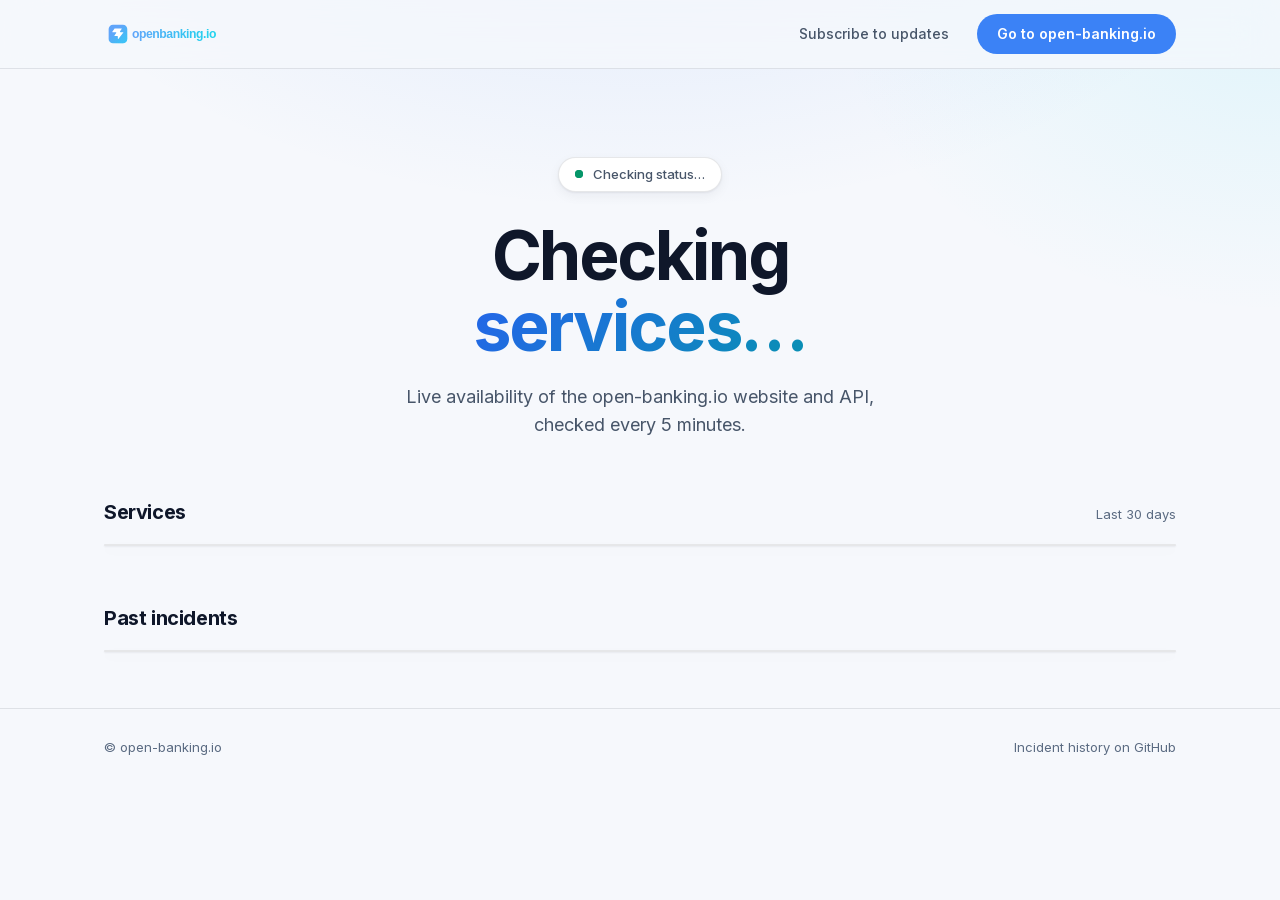
==== commit ff29cf30: "deploy: a96ccf81a46feb6c377d16d67e58e1b3ec1f196c" ====
--- a/index.html
+++ b/index.html
@@ -1,18 +1,276 @@
-<!DOCTYPE html> <html lang=en> <head> <meta charset=utf-8> <meta content="width=device-width,initial-scale=1" name=viewport> <meta content=#333333 name=theme-color> <base href=/ > <link href=manifest.json rel=manifest crossorigin=use-credentials> <script>__SAPPER__={baseUrl:"",preloaded:[void 0,{}]};if('serviceWorker' in navigator)navigator.serviceWorker.register('/service-worker.js');(function(){try{eval("async function x(){}");var main="/client/client.89130edb.js"}catch(e){main="/client/legacy/client.fa77f005.js"};var s=document.createElement("script");try{new Function("if(0)import('')")();s.src=main;s.type="module";s.crossOrigin="use-credentials";}catch(e){s.src="/client/shimport@2.0.5.js";s.setAttribute("data-main",main);}document.head.appendChild(s);}());</script> <link href=client/client-31a52aa5.css rel=stylesheet><link href=client/createOctokit-a85f76c7.css rel=stylesheet><link href=client/index-b0b6455a.css rel=stylesheet> <title>open-banking.io status</title><link href=https://status.open-banking.io/open-banking.css rel=stylesheet><link href=https://status.open-banking.io/global.css rel=stylesheet><link href=https://status.open-banking.io/favicon.svg rel=icon type=image/svg><link href=/logo-192.png rel=icon type=image/png><meta content="dark light" name=color-scheme> <link href=/client/client.89130edb.js rel=modulepreload as=script crossorigin=use-credentials><link href=/client/client-31a52aa5.css rel=preload as=style><link href=/client/index.f8824059.js rel=modulepreload as=script crossorigin=use-credentials><link href=/client/createOctokit.edf5ecdd.js rel=modulepreload as=script crossorigin=use-credentials><link href=/client/inject_styles.803b7e80.js rel=modulepreload as=script crossorigin=use-credentials><link href=/client/createOctokit-a85f76c7.css rel=preload as=style><link href=/client/index-b0b6455a.css rel=preload as=style></head> <body> <div id=sapper> <nav class=svelte-a08hsz><div class="svelte-a08hsz container"><div><a href=https://open-banking.io class="svelte-a08hsz logo"><img alt="" class=svelte-a08hsz src=https://status.open-banking.io/logo-horizontal.svg> </a></div> <ul class=svelte-a08hsz><li><a href=/ class=svelte-a08hsz target=_self aria-current=page>Status</a> <li><a href=https://open-banking.io class=svelte-a08hsz target=_self>open-banking.io</a> </li> </ul></div> </nav> <main class=container> <header class=svelte-ngkazm><h1><strong>open-banking.io</strong> service status</h1> <p class="svelte-ngkazm lead">Live availability of the open-banking.io website and API, checked every 5 minutes.</header> <section class=svelte-8lnl4f><div class="svelte-68jxue loading"><svg class=svelte-68jxue height=38 stroke=#aaa width=38 xmlns=http://www.w3.org/2000/svg><g fill=none fill-rule=evenodd><g stroke-width=2 transform="translate(1 1)"><circle cx=18 cy=18 r=18 stroke-opacity=.5></circle><path d="M36 18c0-9.94-8.06-18-18-18"><animateTransform attributeName=transform dur=1s from="0 18 18" repeatCount=indefinite to="360 18 18" type=rotate></animateTransform></path></g></g></svg></div> </section> <section class=svelte-8lnl4f><div class="svelte-68jxue loading"><svg class=svelte-68jxue height=38 stroke=#aaa width=38 xmlns=http://www.w3.org/2000/svg><g fill=none fill-rule=evenodd><g stroke-width=2 transform="translate(1 1)"><circle cx=18 cy=18 r=18 stroke-opacity=.5></circle><path d="M36 18c0-9.94-8.06-18-18-18"><animateTransform attributeName=transform dur=1s from="0 18 18" repeatCount=indefinite to="360 18 18" type=rotate></animateTransform></path></g></g></svg></div> </section> <div class="svelte-fqsq6s f changed"><h2>Live Status</h2> <form class="svelte-fqsq6s f r"><div><input class=svelte-fqsq6s id=data_day name=d type=radio value=day><label class=svelte-fqsq6s for=data_day>24h</label></div> <div><input class=svelte-fqsq6s id=data_week name=d type=radio value=week checked><label class=svelte-fqsq6s for=data_week>7d</label></div> <div><input class=svelte-fqsq6s id=data_month name=d type=radio value=month><label class=svelte-fqsq6s for=data_month>30d</label></div> <div><input class=svelte-fqsq6s id=data_year name=d type=radio value=year><label class=svelte-fqsq6s for=data_year>1y</label></div> <div><input class=svelte-fqsq6s id=data_all name=d type=radio value=all><label class=svelte-fqsq6s for=data_all>all</label></div></form></div> <section class="svelte-fqsq6s live-status"><div class="svelte-68jxue loading"><svg class=svelte-68jxue height=38 stroke=#aaa width=38 xmlns=http://www.w3.org/2000/svg><g fill=none fill-rule=evenodd><g stroke-width=2 transform="translate(1 1)"><circle cx=18 cy=18 r=18 stroke-opacity=.5></circle><path d="M36 18c0-9.94-8.06-18-18-18"><animateTransform attributeName=transform dur=1s from="0 18 18" repeatCount=indefinite to="360 18 18" type=rotate></animateTransform></path></g></g></svg></div> </section> <section><div class="svelte-68jxue loading"><svg class=svelte-68jxue height=38 stroke=#aaa width=38 xmlns=http://www.w3.org/2000/svg><g fill=none fill-rule=evenodd><g stroke-width=2 transform="translate(1 1)"><circle cx=18 cy=18 r=18 stroke-opacity=.5></circle><path d="M36 18c0-9.94-8.06-18-18-18"><animateTransform attributeName=transform dur=1s from="0 18 18" repeatCount=indefinite to="360 18 18" type=rotate></animateTransform></path></g></g></svg></div> </section> <section><div class="svelte-68jxue loading"><svg class=svelte-68jxue height=38 stroke=#aaa width=38 xmlns=http://www.w3.org/2000/svg><g fill=none fill-rule=evenodd><g stroke-width=2 transform="translate(1 1)"><circle cx=18 cy=18 r=18 stroke-opacity=.5></circle><path d="M36 18c0-9.94-8.06-18-18-18"><animateTransform attributeName=transform dur=1s from="0 18 18" repeatCount=indefinite to="360 18 18" type=rotate></animateTransform></path></g></g></svg></div></section></main> <footer class=svelte-jbr799><p>This page is <a href=https://github.com/open-banking-io/uptime-status>open source</a>, powered by <a href=https://upptime.js.org>Upptime</a></p> </footer></div> <script> try {
-        if (typeof window !== "undefined" && window.navigator && navigator.serviceWorker) {
-          navigator.serviceWorker.getRegistrations().then(function (registrations) {
-            for (let registration of registrations) {
-              registration.unregister();
-            }
-          });
-        }
-        if (typeof window !== "undefined" && "caches" in window) {
-          caches.keys().then(function (keyList) {
-            return Promise.all(
-              keyList.map(function (key) {
-                return caches.delete(key);
-              })
-            );
-          });
-        }
-      } catch (error) {} </script> +<!doctype html>
+<html lang="en">
+<head>
+<meta charset="utf-8" />
+<meta name="viewport" content="width=device-width, initial-scale=1" />
+<meta name="color-scheme" content="light dark" />
+<title>open-banking.io status</title>
+<link rel="icon" href="favicon.svg" />
+<style>
+@font-face { font-family: 'Inter'; font-weight: 300 900; font-display: swap; src: url('inter-latin.woff2') format('woff2'); unicode-range: U+0000-00FF, U+0131, U+0152-0153, U+02BB-02BC, U+02C6, U+02DA, U+02DC, U+2000-206F, U+20AC, U+2122, U+2191, U+2193, U+2212, U+2215, U+FEFF, U+FFFD; }
+@font-face { font-family: 'Inter'; font-weight: 300 900; font-display: swap; src: url('inter-latin-ext.woff2') format('woff2'); unicode-range: U+0100-02BA, U+02BD-02C5, U+02C7-02CC, U+02CE-02D7, U+02DD-02FF, U+1E00-1E9F, U+2020, U+20A0-20AB, U+20AD-20C0, U+2113; }
+
+:root {
+  --bg: #f6f8fc; --card: #ffffff; --card-hover: #eef2f9;
+  --border: rgba(15, 23, 42, 0.10); --glow: rgba(59, 130, 246, 0.40);
+  --text: #0f172a; --text-2: #475569; --text-3: #5b6b82;
+  --accent: #2563eb;
+  --gradient: linear-gradient(135deg, #2563eb, #0891b2);
+  --up: #059669; --up-text: #065f46; --up-soft: rgba(16, 185, 129, 0.12);
+  --warn: #d97706; --warn-text: #92400e; --warn-soft: rgba(245, 158, 11, 0.14);
+  --down: #dc2626; --down-text: #b42318; --down-soft: rgba(220, 38, 38, 0.10);
+  --idle: rgba(15, 23, 42, 0.08);
+  --shadow: 0 1px 2px rgba(15, 23, 42, 0.06), 0 4px 12px rgba(15, 23, 42, 0.05);
+  --wash-1: rgba(59, 130, 246, 0.14); --wash-2: rgba(34, 211, 238, 0.10);
+  --nav: rgba(246, 248, 252, 0.8);
+}
+@media (prefers-color-scheme: dark) {
+  :root {
+    --bg: #0a0e1a; --card: #121830; --card-hover: #1a2040;
+    --border: rgba(255, 255, 255, 0.07); --glow: rgba(59, 130, 246, 0.32);
+    --text: #f1f5f9; --text-2: #aab6c6; --text-3: #8b94a3;
+    --accent: #60a5fa;
+    --gradient: linear-gradient(135deg, #60a5fa, #22d3ee);
+    --up: #10b981; --up-text: #34d399; --up-soft: rgba(16, 185, 129, 0.15);
+    --warn: #f59e0b; --warn-text: #fbbf24; --warn-soft: rgba(245, 158, 11, 0.15);
+    --down: #ef4444; --down-text: #fca5a5; --down-soft: rgba(239, 68, 68, 0.14);
+    --idle: rgba(255, 255, 255, 0.07);
+    --shadow: 0 1px 2px rgba(0, 0, 0, 0.3), 0 4px 12px rgba(0, 0, 0, 0.25);
+    --wash-1: rgba(59, 130, 246, 0.20); --wash-2: rgba(34, 211, 238, 0.12);
+    --nav: rgba(10, 14, 26, 0.8);
+  }
+}
+
+* { box-sizing: border-box; margin: 0; }
+html { overflow-x: clip; }
+body {
+  font-family: 'Inter', -apple-system, BlinkMacSystemFont, 'Segoe UI', system-ui, sans-serif;
+  background: var(--bg); color: var(--text); line-height: 1.6;
+  -webkit-font-smoothing: antialiased; min-height: 100vh;
+  background-image:
+    radial-gradient(60rem 36rem at 50% -12rem, var(--wash-1), transparent 70%),
+    radial-gradient(40rem 28rem at 100% 0, var(--wash-2), transparent 70%);
+  background-repeat: no-repeat;
+}
+a { color: inherit; text-decoration: none; }
+:focus-visible { outline: 2px solid var(--accent); outline-offset: 3px; border-radius: 8px; }
+.wrap { max-width: 1120px; margin: 0 auto; padding: 0 24px; }
+
+/* Nav */
+nav { position: sticky; top: 0; z-index: 10; background: var(--nav); backdrop-filter: blur(20px) saturate(1.5); -webkit-backdrop-filter: blur(20px) saturate(1.5); border-bottom: 1px solid var(--border); }
+nav .wrap { display: flex; align-items: center; justify-content: space-between; height: 68px; }
+nav img { height: 28px; display: block; }
+.nav-links { display: flex; align-items: center; gap: 28px; font-size: 14px; font-weight: 500; color: var(--text-2); }
+.nav-links a:hover { color: var(--text); }
+.btn { display: inline-flex; align-items: center; gap: 8px; padding: 9px 20px; border-radius: 9999px; background: #3b82f6; color: #fff !important; font-weight: 600; font-size: 14px; transition: filter 150ms, transform 150ms; }
+.btn:hover { filter: brightness(1.08); }
+
+/* Hero */
+.hero { text-align: center; padding: 88px 0 56px; }
+.badge { display: inline-flex; align-items: center; gap: 10px; padding: 6px 16px; border: 1px solid var(--border); border-radius: 9999px; background: var(--card); font-size: 13px; font-weight: 500; color: var(--text-2); box-shadow: var(--shadow); }
+.dot { width: 8px; height: 8px; border-radius: 50%; background: var(--up); position: relative; }
+.dot::after { content: ''; position: absolute; inset: 0; border-radius: 50%; background: inherit; animation: ping 2s cubic-bezier(0, 0, 0.2, 1) infinite; }
+[data-state='degraded'] .dot { background: var(--warn); }
+[data-state='down'] .dot { background: var(--down); }
+@keyframes ping { 75%, 100% { transform: scale(2.6); opacity: 0; } }
+h1 { font-size: clamp(2.4rem, 7vw, 4.25rem); font-weight: 700; letter-spacing: -0.035em; line-height: 1.05; margin: 28px auto 20px; max-width: 14ch; }
+h1 .g { background: var(--gradient); -webkit-background-clip: text; background-clip: text; color: transparent; }
+[data-state='degraded'] h1 .g { background: none; color: var(--warn-text); }
+[data-state='down'] h1 .g { background: none; color: var(--down-text); }
+.lead { font-size: 1.125rem; color: var(--text-2); max-width: 520px; margin: 0 auto; }
+
+/* Sections */
+section { padding-bottom: 56px; }
+.head { display: flex; align-items: baseline; justify-content: space-between; margin-bottom: 16px; }
+h2 { font-size: 1.25rem; font-weight: 700; letter-spacing: -0.02em; }
+.sub { font-size: 13px; color: var(--text-3); }
+.card { background: var(--card); border: 1px solid var(--border); border-radius: 16px; box-shadow: var(--shadow); }
+
+/* Services */
+.svc { padding: 24px; }
+.svc + .svc { border-top: 1px solid var(--border); }
+.list { padding: 0; overflow: hidden; }
+.row1 { display: flex; align-items: center; justify-content: space-between; gap: 16px; margin-bottom: 18px; }
+.name { font-size: 1.0625rem; font-weight: 600; letter-spacing: -0.01em; }
+.url { font-size: 13px; color: var(--text-3); display: block; }
+.pill { font-size: 12px; font-weight: 600; padding: 3px 12px; border-radius: 9999px; background: var(--up-soft); color: var(--up-text); white-space: nowrap; }
+.pill.degraded { background: var(--warn-soft); color: var(--warn-text); }
+.pill.down { background: var(--down-soft); color: var(--down-text); }
+.bars { display: grid; grid-auto-flow: column; grid-auto-columns: 1fr; gap: 3px; height: 36px; }
+.bars i { border-radius: 3px; background: var(--up); opacity: 0.9; transition: opacity 150ms; }
+.bars i:hover { opacity: 1; filter: brightness(1.15); }
+.bars i.idle { background: var(--idle); opacity: 1; }
+.bars i.warn { background: var(--warn); }
+.bars i.down { background: var(--down); }
+.axis { display: flex; justify-content: space-between; margin-top: 8px; font-size: 12px; color: var(--text-3); }
+.stats { display: grid; grid-template-columns: repeat(5, 1fr); gap: 16px; margin-top: 20px; }
+.stat b { display: block; font-size: 1.125rem; font-weight: 700; letter-spacing: -0.02em; font-variant-numeric: tabular-nums; }
+.stat span { font-size: 12px; color: var(--text-3); text-transform: uppercase; letter-spacing: 0.06em; font-weight: 600; }
+
+/* Events */
+.event { padding: 20px 24px; display: flex; gap: 16px; justify-content: space-between; align-items: flex-start; }
+.event + .event { border-top: 1px solid var(--border); }
+.event h3 { font-size: 1rem; font-weight: 600; letter-spacing: -0.01em; }
+.event p { font-size: 14px; color: var(--text-2); }
+.event a:hover h3 { color: var(--accent); }
+.tag { font-size: 12px; font-weight: 600; padding: 3px 12px; border-radius: 9999px; border: 1px solid var(--border); color: var(--text-2); white-space: nowrap; }
+.tag.maint { background: rgba(59, 130, 246, 0.12); border-color: var(--glow); color: var(--accent); }
+.empty { padding: 28px 24px; color: var(--text-2); font-size: 15px; text-align: center; }
+
+footer { border-top: 1px solid var(--border); padding: 28px 0 40px; font-size: 13px; color: var(--text-3); }
+footer .wrap { display: flex; justify-content: space-between; gap: 16px; flex-wrap: wrap; }
+footer a:hover { color: var(--text); }
+
+@media (max-width: 720px) {
+  .nav-links a:not(.btn) { display: none; }
+  .hero { padding: 56px 0 40px; }
+  .stats { grid-template-columns: repeat(3, 1fr); }
+  .svc { padding: 20px; }
+  .event { flex-direction: column; gap: 10px; padding: 18px 20px; }
+}
+@media (prefers-reduced-motion: reduce) { .dot::after { animation: none; } * { transition: none !important; } }
+</style>
+</head>
+<body>
+<nav>
+  <div class="wrap">
+    <a href="https://open-banking.io" aria-label="open-banking.io"><img src="logo-horizontal.svg" alt="open-banking.io" /></a>
+    <div class="nav-links">
+      <a href="https://github.com/open-banking-io/uptime-status/subscription">Subscribe to updates</a>
+      <a class="btn" href="https://open-banking.io">Go to open-banking.io</a>
+    </div>
+  </div>
+</nav>
+
+<main class="wrap" id="app" data-state="up">
+  <header class="hero">
+    <span class="badge"><span class="dot"></span><span id="badge">Checking status…</span></span>
+    <h1 id="title">Checking <span class="g">services…</span></h1>
+    <p class="lead">Live availability of the open-banking.io website and API, checked every 5 minutes.</p>
+  </header>
+
+  <section id="maint" hidden>
+    <div class="head"><h2>Scheduled maintenance</h2></div>
+    <div class="card" id="maint-list"></div>
+  </section>
+
+  <section>
+    <div class="head"><h2>Services</h2><span class="sub">Last 30 days</span></div>
+    <div class="card list" id="services"></div>
+  </section>
+
+  <section>
+    <div class="head"><h2>Past incidents</h2></div>
+    <div class="card" id="incidents"></div>
+  </section>
+</main>
+
+<footer>
+  <div class="wrap">
+    <span>© open-banking.io</span>
+    <a href="https://github.com/open-banking-io/uptime-status/issues">Incident history on GitHub</a>
+  </div>
+</footer>
+
+<script>
+const REPO = 'open-banking-io/uptime-status';
+const RAW = `https://raw.githubusercontent.com/${REPO}/master`;
+const MONITORING_START = '2026-11-24';
+const DAYS = 30;
+const STATE_RANK = { up: 0, degraded: 1, down: 2 };
+const $ = (id) => document.getElementById(id);
+const el = (tag, cls, html) => { const e = document.createElement(tag); if (cls) e.className = cls; if (html != null) e.innerHTML = html; return e; };
+const esc = (s) => String(s).replace(/[&<>"]/g, (c) => ({ '&': '&amp;', '<': '&lt;', '>': '&gt;', '"': '&quot;' }[c]));
+const fmtDate = (d) => new Date(d).toLocaleString(undefined, { dateStyle: 'medium', timeStyle: 'short' });
+
+function dayKeys() {
+  const out = [];
+  for (let i = DAYS - 1; i >= 0; i--) out.push(new Date(Date.now() - i * 864e5).toISOString().slice(0, 10));
+  return out;
+}
+
+function bars(site) {
+  const wrap = el('div', 'bars');
+  for (const day of dayKeys()) {
+    const i = el('i');
+    const down = site.dailyMinutesDown[day] || 0;
+    if (day < MONITORING_START) i.className = 'idle';
+    else if (down >= 30) i.className = 'down';
+    else if (down > 0) i.className = 'warn';
+    i.title = day < MONITORING_START ? `${day}: no data` : down ? `${day}: ${down} min downtime` : `${day}: no downtime`;
+    wrap.append(i);
+  }
+  return wrap;
+}
+
+function service(site) {
+  const label = { up: 'Operational', degraded: 'Degraded', down: 'Down' }[site.status] || 'Unknown';
+  const s = el('div', 'svc');
+  s.innerHTML = `
+    <div class="row1">
+      <div><span class="name">${esc(site.name)}</span><a class="url" href="${esc(site.url)}" rel="noopener">${esc(site.url.replace(/^https?:\/\//, ''))}</a></div>
+      <span class="pill ${esc(site.status)}">${label}</span>
+    </div>`;
+  s.append(bars(site));
+  s.append(el('div', 'axis', `<span>${DAYS} days ago</span><span>Today</span>`));
+  s.append(el('div', 'stats', ['Uptime 24h:uptimeDay', 'Uptime 7d:uptimeWeek', 'Uptime 30d:uptimeMonth', 'Uptime 1y:uptimeYear']
+    .map((p) => { const [l, k] = p.split(':'); return `<div class="stat"><b>${esc(site[k])}</b><span>${l}</span></div>`; })
+    .join('') + `<div class="stat"><b>${site.time} ms</b><span>Response</span></div>`));
+  return s;
+}
+
+function overall(sites) {
+  const worst = sites.reduce((w, s) => Math.max(w, STATE_RANK[s.status] ?? 0), 0);
+  const state = ['up', 'degraded', 'down'][worst];
+  const copy = {
+    up: ['All systems operational', 'All systems', '<span class="g">operational.</span>'],
+    degraded: ['Partial degradation', 'Some services are', '<span class="g">degraded.</span>'],
+    down: ['Service disruption', 'We are seeing an', '<span class="g">outage.</span>'],
+  }[state];
+  $('app').dataset.state = state;
+  $('badge').textContent = copy[0];
+  $('title').innerHTML = `${copy[1]} ${copy[2]}`;
+}
+
+function parseMaintenance(issue) {
+  const m = /start:\s*(\S+)[\s\S]*?end:\s*(\S+)/.exec(issue.body || '');
+  return m && { start: new Date(m[1]), end: new Date(m[2]) };
+}
+
+function incidents(issues) {
+  const maint = [], past = [];
+  const now = Date.now();
+  for (const i of issues) {
+    if (i.pull_request) continue;
+    const isMaint = i.labels.some((l) => l.name === 'maintenance');
+    const w = isMaint ? parseMaintenance(i) : null;
+    if (isMaint && w && w.end > now) maint.push({ i, w });
+    else past.push({ i, w, isMaint });
+  }
+  const evt = (i, tag, cls, text) => {
+    const a = el('a', 'event');
+    a.href = i.html_url; a.rel = 'noopener';
+    a.innerHTML = `<div><h3>${esc(i.title.replace(/^\[Scheduled Maintenance\]\s*/, ''))}</h3><p>${text}</p></div><span class="tag ${cls}">${tag}</span>`;
+    return a;
+  };
+  $('maint-list').replaceChildren(...maint.map(({ i, w }) => evt(i, 'Scheduled', 'maint', `${fmtDate(w.start)} to ${fmtDate(w.end)}`)));
+  $('maint').hidden = !maint.length;
+  const items = past.slice(0, 10).map(({ i, w, isMaint }) =>
+    evt(i, isMaint ? 'Maintenance' : i.state === 'open' ? 'Ongoing' : 'Resolved', isMaint ? 'maint' : '', w ? `${fmtDate(w.start)} to ${fmtDate(w.end)}` : fmtDate(i.created_at)));
+  $('incidents').replaceChildren(...(items.length ? items : [el('div', 'empty', 'No incidents reported.')]));
+}
+
+async function load() {
+  const [sites, issues] = await Promise.all([
+    fetch(`${RAW}/history/summary.json`).then((r) => r.json()),
+    fetch(`https://api.github.com/repos/${REPO}/issues?state=all&per_page=30`).then((r) => r.json()).catch(() => []),
+  ]);
+  overall(sites);
+  $('services').replaceChildren(...sites.map(service));
+  incidents(Array.isArray(issues) ? issues : []);
+}
+load();
+setInterval(load, 60000);
+</script>
+</body>
+</html>
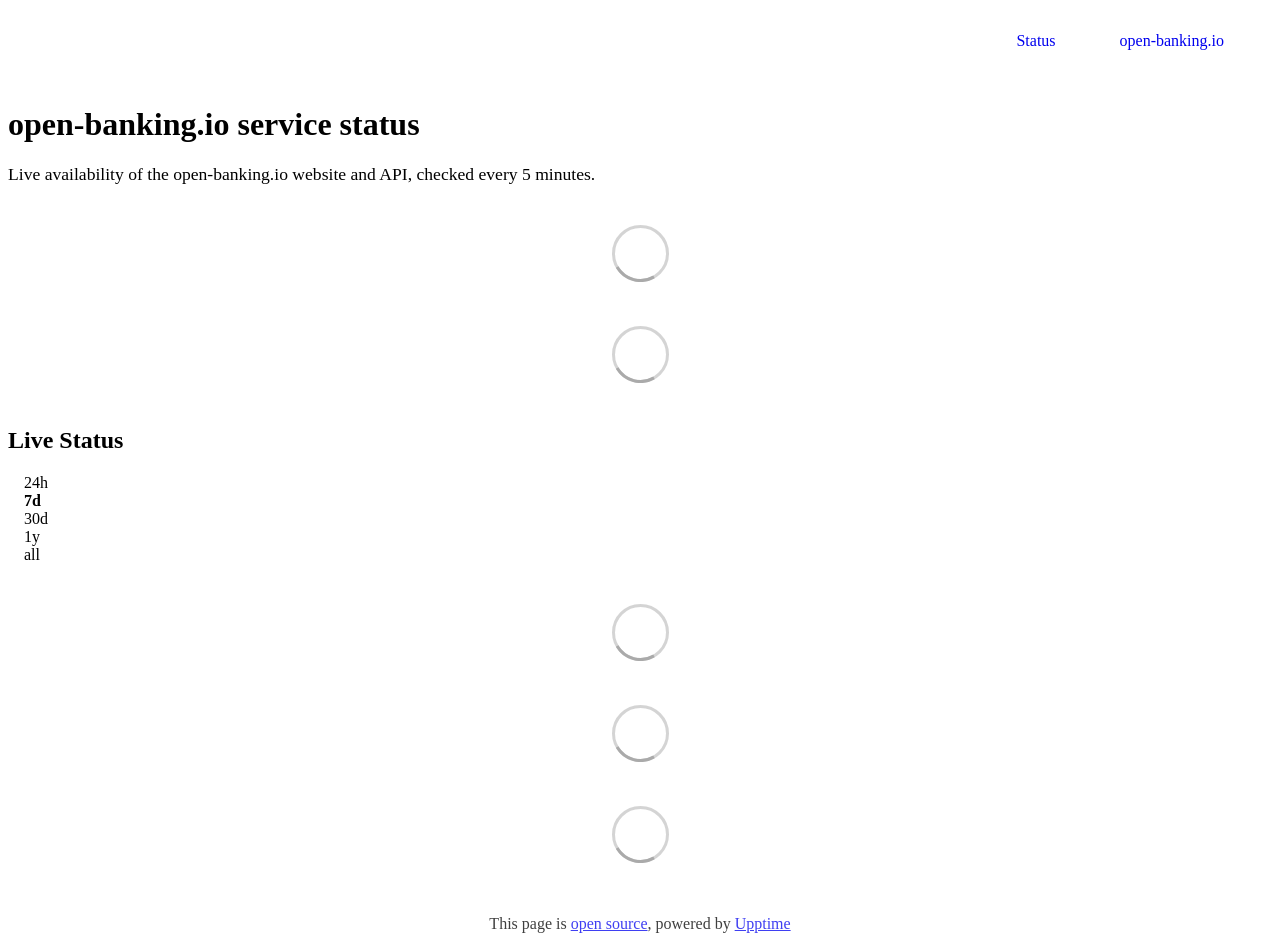
==== commit 46fb4c12: "deploy: e96fbaf7d2997f0ccdbfa8f5c63c4d9e277f051c" ====
--- a/index.html
+++ b/index.html
@@ -1,276 +1,18 @@
-<!doctype html>
-<html lang="en">
-<head>
-<meta charset="utf-8" />
-<meta name="viewport" content="width=device-width, initial-scale=1" />
-<meta name="color-scheme" content="light dark" />
-<title>open-banking.io status</title>
-<link rel="icon" href="favicon.svg" />
-<style>
-@font-face { font-family: 'Inter'; font-weight: 300 900; font-display: swap; src: url('inter-latin.woff2') format('woff2'); unicode-range: U+0000-00FF, U+0131, U+0152-0153, U+02BB-02BC, U+02C6, U+02DA, U+02DC, U+2000-206F, U+20AC, U+2122, U+2191, U+2193, U+2212, U+2215, U+FEFF, U+FFFD; }
-@font-face { font-family: 'Inter'; font-weight: 300 900; font-display: swap; src: url('inter-latin-ext.woff2') format('woff2'); unicode-range: U+0100-02BA, U+02BD-02C5, U+02C7-02CC, U+02CE-02D7, U+02DD-02FF, U+1E00-1E9F, U+2020, U+20A0-20AB, U+20AD-20C0, U+2113; }
-
-:root {
-  --bg: #f6f8fc; --card: #ffffff; --card-hover: #eef2f9;
-  --border: rgba(15, 23, 42, 0.10); --glow: rgba(59, 130, 246, 0.40);
-  --text: #0f172a; --text-2: #475569; --text-3: #5b6b82;
-  --accent: #2563eb;
-  --gradient: linear-gradient(135deg, #2563eb, #0891b2);
-  --up: #059669; --up-text: #065f46; --up-soft: rgba(16, 185, 129, 0.12);
-  --warn: #d97706; --warn-text: #92400e; --warn-soft: rgba(245, 158, 11, 0.14);
-  --down: #dc2626; --down-text: #b42318; --down-soft: rgba(220, 38, 38, 0.10);
-  --idle: rgba(15, 23, 42, 0.08);
-  --shadow: 0 1px 2px rgba(15, 23, 42, 0.06), 0 4px 12px rgba(15, 23, 42, 0.05);
-  --wash-1: rgba(59, 130, 246, 0.14); --wash-2: rgba(34, 211, 238, 0.10);
-  --nav: rgba(246, 248, 252, 0.8);
-}
-@media (prefers-color-scheme: dark) {
-  :root {
-    --bg: #0a0e1a; --card: #121830; --card-hover: #1a2040;
-    --border: rgba(255, 255, 255, 0.07); --glow: rgba(59, 130, 246, 0.32);
-    --text: #f1f5f9; --text-2: #aab6c6; --text-3: #8b94a3;
-    --accent: #60a5fa;
-    --gradient: linear-gradient(135deg, #60a5fa, #22d3ee);
-    --up: #10b981; --up-text: #34d399; --up-soft: rgba(16, 185, 129, 0.15);
-    --warn: #f59e0b; --warn-text: #fbbf24; --warn-soft: rgba(245, 158, 11, 0.15);
-    --down: #ef4444; --down-text: #fca5a5; --down-soft: rgba(239, 68, 68, 0.14);
-    --idle: rgba(255, 255, 255, 0.07);
-    --shadow: 0 1px 2px rgba(0, 0, 0, 0.3), 0 4px 12px rgba(0, 0, 0, 0.25);
-    --wash-1: rgba(59, 130, 246, 0.20); --wash-2: rgba(34, 211, 238, 0.12);
-    --nav: rgba(10, 14, 26, 0.8);
-  }
-}
-
-* { box-sizing: border-box; margin: 0; }
-html { overflow-x: clip; }
-body {
-  font-family: 'Inter', -apple-system, BlinkMacSystemFont, 'Segoe UI', system-ui, sans-serif;
-  background: var(--bg); color: var(--text); line-height: 1.6;
-  -webkit-font-smoothing: antialiased; min-height: 100vh;
-  background-image:
-    radial-gradient(60rem 36rem at 50% -12rem, var(--wash-1), transparent 70%),
-    radial-gradient(40rem 28rem at 100% 0, var(--wash-2), transparent 70%);
-  background-repeat: no-repeat;
-}
-a { color: inherit; text-decoration: none; }
-:focus-visible { outline: 2px solid var(--accent); outline-offset: 3px; border-radius: 8px; }
-.wrap { max-width: 1120px; margin: 0 auto; padding: 0 24px; }
-
-/* Nav */
-nav { position: sticky; top: 0; z-index: 10; background: var(--nav); backdrop-filter: blur(20px) saturate(1.5); -webkit-backdrop-filter: blur(20px) saturate(1.5); border-bottom: 1px solid var(--border); }
-nav .wrap { display: flex; align-items: center; justify-content: space-between; height: 68px; }
-nav img { height: 28px; display: block; }
-.nav-links { display: flex; align-items: center; gap: 28px; font-size: 14px; font-weight: 500; color: var(--text-2); }
-.nav-links a:hover { color: var(--text); }
-.btn { display: inline-flex; align-items: center; gap: 8px; padding: 9px 20px; border-radius: 9999px; background: #3b82f6; color: #fff !important; font-weight: 600; font-size: 14px; transition: filter 150ms, transform 150ms; }
-.btn:hover { filter: brightness(1.08); }
-
-/* Hero */
-.hero { text-align: center; padding: 88px 0 56px; }
-.badge { display: inline-flex; align-items: center; gap: 10px; padding: 6px 16px; border: 1px solid var(--border); border-radius: 9999px; background: var(--card); font-size: 13px; font-weight: 500; color: var(--text-2); box-shadow: var(--shadow); }
-.dot { width: 8px; height: 8px; border-radius: 50%; background: var(--up); position: relative; }
-.dot::after { content: ''; position: absolute; inset: 0; border-radius: 50%; background: inherit; animation: ping 2s cubic-bezier(0, 0, 0.2, 1) infinite; }
-[data-state='degraded'] .dot { background: var(--warn); }
-[data-state='down'] .dot { background: var(--down); }
-@keyframes ping { 75%, 100% { transform: scale(2.6); opacity: 0; } }
-h1 { font-size: clamp(2.4rem, 7vw, 4.25rem); font-weight: 700; letter-spacing: -0.035em; line-height: 1.05; margin: 28px auto 20px; max-width: 14ch; }
-h1 .g { background: var(--gradient); -webkit-background-clip: text; background-clip: text; color: transparent; }
-[data-state='degraded'] h1 .g { background: none; color: var(--warn-text); }
-[data-state='down'] h1 .g { background: none; color: var(--down-text); }
-.lead { font-size: 1.125rem; color: var(--text-2); max-width: 520px; margin: 0 auto; }
-
-/* Sections */
-section { padding-bottom: 56px; }
-.head { display: flex; align-items: baseline; justify-content: space-between; margin-bottom: 16px; }
-h2 { font-size: 1.25rem; font-weight: 700; letter-spacing: -0.02em; }
-.sub { font-size: 13px; color: var(--text-3); }
-.card { background: var(--card); border: 1px solid var(--border); border-radius: 16px; box-shadow: var(--shadow); }
-
-/* Services */
-.svc { padding: 24px; }
-.svc + .svc { border-top: 1px solid var(--border); }
-.list { padding: 0; overflow: hidden; }
-.row1 { display: flex; align-items: center; justify-content: space-between; gap: 16px; margin-bottom: 18px; }
-.name { font-size: 1.0625rem; font-weight: 600; letter-spacing: -0.01em; }
-.url { font-size: 13px; color: var(--text-3); display: block; }
-.pill { font-size: 12px; font-weight: 600; padding: 3px 12px; border-radius: 9999px; background: var(--up-soft); color: var(--up-text); white-space: nowrap; }
-.pill.degraded { background: var(--warn-soft); color: var(--warn-text); }
-.pill.down { background: var(--down-soft); color: var(--down-text); }
-.bars { display: grid; grid-auto-flow: column; grid-auto-columns: 1fr; gap: 3px; height: 36px; }
-.bars i { border-radius: 3px; background: var(--up); opacity: 0.9; transition: opacity 150ms; }
-.bars i:hover { opacity: 1; filter: brightness(1.15); }
-.bars i.idle { background: var(--idle); opacity: 1; }
-.bars i.warn { background: var(--warn); }
-.bars i.down { background: var(--down); }
-.axis { display: flex; justify-content: space-between; margin-top: 8px; font-size: 12px; color: var(--text-3); }
-.stats { display: grid; grid-template-columns: repeat(5, 1fr); gap: 16px; margin-top: 20px; }
-.stat b { display: block; font-size: 1.125rem; font-weight: 700; letter-spacing: -0.02em; font-variant-numeric: tabular-nums; }
-.stat span { font-size: 12px; color: var(--text-3); text-transform: uppercase; letter-spacing: 0.06em; font-weight: 600; }
-
-/* Events */
-.event { padding: 20px 24px; display: flex; gap: 16px; justify-content: space-between; align-items: flex-start; }
-.event + .event { border-top: 1px solid var(--border); }
-.event h3 { font-size: 1rem; font-weight: 600; letter-spacing: -0.01em; }
-.event p { font-size: 14px; color: var(--text-2); }
-.event a:hover h3 { color: var(--accent); }
-.tag { font-size: 12px; font-weight: 600; padding: 3px 12px; border-radius: 9999px; border: 1px solid var(--border); color: var(--text-2); white-space: nowrap; }
-.tag.maint { background: rgba(59, 130, 246, 0.12); border-color: var(--glow); color: var(--accent); }
-.empty { padding: 28px 24px; color: var(--text-2); font-size: 15px; text-align: center; }
-
-footer { border-top: 1px solid var(--border); padding: 28px 0 40px; font-size: 13px; color: var(--text-3); }
-footer .wrap { display: flex; justify-content: space-between; gap: 16px; flex-wrap: wrap; }
-footer a:hover { color: var(--text); }
-
-@media (max-width: 720px) {
-  .nav-links a:not(.btn) { display: none; }
-  .hero { padding: 56px 0 40px; }
-  .stats { grid-template-columns: repeat(3, 1fr); }
-  .svc { padding: 20px; }
-  .event { flex-direction: column; gap: 10px; padding: 18px 20px; }
-}
-@media (prefers-reduced-motion: reduce) { .dot::after { animation: none; } * { transition: none !important; } }
-</style>
-</head>
-<body>
-<nav>
-  <div class="wrap">
-    <a href="https://open-banking.io" aria-label="open-banking.io"><img src="logo-horizontal.svg" alt="open-banking.io" /></a>
-    <div class="nav-links">
-      <a href="https://github.com/open-banking-io/uptime-status/subscription">Subscribe to updates</a>
-      <a class="btn" href="https://open-banking.io">Go to open-banking.io</a>
-    </div>
-  </div>
-</nav>
-
-<main class="wrap" id="app" data-state="up">
-  <header class="hero">
-    <span class="badge"><span class="dot"></span><span id="badge">Checking status…</span></span>
-    <h1 id="title">Checking <span class="g">services…</span></h1>
-    <p class="lead">Live availability of the open-banking.io website and API, checked every 5 minutes.</p>
-  </header>
-
-  <section id="maint" hidden>
-    <div class="head"><h2>Scheduled maintenance</h2></div>
-    <div class="card" id="maint-list"></div>
-  </section>
-
-  <section>
-    <div class="head"><h2>Services</h2><span class="sub">Last 30 days</span></div>
-    <div class="card list" id="services"></div>
-  </section>
-
-  <section>
-    <div class="head"><h2>Past incidents</h2></div>
-    <div class="card" id="incidents"></div>
-  </section>
-</main>
-
-<footer>
-  <div class="wrap">
-    <span>© open-banking.io</span>
-    <a href="https://github.com/open-banking-io/uptime-status/issues">Incident history on GitHub</a>
-  </div>
-</footer>
-
-<script>
-const REPO = 'open-banking-io/uptime-status';
-const RAW = `https://raw.githubusercontent.com/${REPO}/master`;
-const MONITORING_START = '2026-11-24';
-const DAYS = 30;
-const STATE_RANK = { up: 0, degraded: 1, down: 2 };
-const $ = (id) => document.getElementById(id);
-const el = (tag, cls, html) => { const e = document.createElement(tag); if (cls) e.className = cls; if (html != null) e.innerHTML = html; return e; };
-const esc = (s) => String(s).replace(/[&<>"]/g, (c) => ({ '&': '&amp;', '<': '&lt;', '>': '&gt;', '"': '&quot;' }[c]));
-const fmtDate = (d) => new Date(d).toLocaleString(undefined, { dateStyle: 'medium', timeStyle: 'short' });
-
-function dayKeys() {
-  const out = [];
-  for (let i = DAYS - 1; i >= 0; i--) out.push(new Date(Date.now() - i * 864e5).toISOString().slice(0, 10));
-  return out;
-}
-
-function bars(site) {
-  const wrap = el('div', 'bars');
-  for (const day of dayKeys()) {
-    const i = el('i');
-    const down = site.dailyMinutesDown[day] || 0;
-    if (day < MONITORING_START) i.className = 'idle';
-    else if (down >= 30) i.className = 'down';
-    else if (down > 0) i.className = 'warn';
-    i.title = day < MONITORING_START ? `${day}: no data` : down ? `${day}: ${down} min downtime` : `${day}: no downtime`;
-    wrap.append(i);
-  }
-  return wrap;
-}
-
-function service(site) {
-  const label = { up: 'Operational', degraded: 'Degraded', down: 'Down' }[site.status] || 'Unknown';
-  const s = el('div', 'svc');
-  s.innerHTML = `
-    <div class="row1">
-      <div><span class="name">${esc(site.name)}</span><a class="url" href="${esc(site.url)}" rel="noopener">${esc(site.url.replace(/^https?:\/\//, ''))}</a></div>
-      <span class="pill ${esc(site.status)}">${label}</span>
-    </div>`;
-  s.append(bars(site));
-  s.append(el('div', 'axis', `<span>${DAYS} days ago</span><span>Today</span>`));
-  s.append(el('div', 'stats', ['Uptime 24h:uptimeDay', 'Uptime 7d:uptimeWeek', 'Uptime 30d:uptimeMonth', 'Uptime 1y:uptimeYear']
-    .map((p) => { const [l, k] = p.split(':'); return `<div class="stat"><b>${esc(site[k])}</b><span>${l}</span></div>`; })
-    .join('') + `<div class="stat"><b>${site.time} ms</b><span>Response</span></div>`));
-  return s;
-}
-
-function overall(sites) {
-  const worst = sites.reduce((w, s) => Math.max(w, STATE_RANK[s.status] ?? 0), 0);
-  const state = ['up', 'degraded', 'down'][worst];
-  const copy = {
-    up: ['All systems operational', 'All systems', '<span class="g">operational.</span>'],
-    degraded: ['Partial degradation', 'Some services are', '<span class="g">degraded.</span>'],
-    down: ['Service disruption', 'We are seeing an', '<span class="g">outage.</span>'],
-  }[state];
-  $('app').dataset.state = state;
-  $('badge').textContent = copy[0];
-  $('title').innerHTML = `${copy[1]} ${copy[2]}`;
-}
-
-function parseMaintenance(issue) {
-  const m = /start:\s*(\S+)[\s\S]*?end:\s*(\S+)/.exec(issue.body || '');
-  return m && { start: new Date(m[1]), end: new Date(m[2]) };
-}
-
-function incidents(issues) {
-  const maint = [], past = [];
-  const now = Date.now();
-  for (const i of issues) {
-    if (i.pull_request) continue;
-    const isMaint = i.labels.some((l) => l.name === 'maintenance');
-    const w = isMaint ? parseMaintenance(i) : null;
-    if (isMaint && w && w.end > now) maint.push({ i, w });
-    else past.push({ i, w, isMaint });
-  }
-  const evt = (i, tag, cls, text) => {
-    const a = el('a', 'event');
-    a.href = i.html_url; a.rel = 'noopener';
-    a.innerHTML = `<div><h3>${esc(i.title.replace(/^\[Scheduled Maintenance\]\s*/, ''))}</h3><p>${text}</p></div><span class="tag ${cls}">${tag}</span>`;
-    return a;
-  };
-  $('maint-list').replaceChildren(...maint.map(({ i, w }) => evt(i, 'Scheduled', 'maint', `${fmtDate(w.start)} to ${fmtDate(w.end)}`)));
-  $('maint').hidden = !maint.length;
-  const items = past.slice(0, 10).map(({ i, w, isMaint }) =>
-    evt(i, isMaint ? 'Maintenance' : i.state === 'open' ? 'Ongoing' : 'Resolved', isMaint ? 'maint' : '', w ? `${fmtDate(w.start)} to ${fmtDate(w.end)}` : fmtDate(i.created_at)));
-  $('incidents').replaceChildren(...(items.length ? items : [el('div', 'empty', 'No incidents reported.')]));
-}
-
-async function load() {
-  const [sites, issues] = await Promise.all([
-    fetch(`${RAW}/history/summary.json`).then((r) => r.json()),
-    fetch(`https://api.github.com/repos/${REPO}/issues?state=all&per_page=30`).then((r) => r.json()).catch(() => []),
-  ]);
-  overall(sites);
-  $('services').replaceChildren(...sites.map(service));
-  incidents(Array.isArray(issues) ? issues : []);
-}
-load();
-setInterval(load, 60000);
-</script>
-</body>
-</html>
+<!DOCTYPE html> <html lang=en> <head> <meta charset=utf-8> <meta content="width=device-width,initial-scale=1" name=viewport> <meta content=#333333 name=theme-color> <base href=/ > <link href=manifest.json rel=manifest crossorigin=use-credentials> <script>__SAPPER__={baseUrl:"",preloaded:[void 0,{}]};if('serviceWorker' in navigator)navigator.serviceWorker.register('/service-worker.js');(function(){try{eval("async function x(){}");var main="/client/client.89130edb.js"}catch(e){main="/client/legacy/client.fa77f005.js"};var s=document.createElement("script");try{new Function("if(0)import('')")();s.src=main;s.type="module";s.crossOrigin="use-credentials";}catch(e){s.src="/client/shimport@2.0.5.js";s.setAttribute("data-main",main);}document.head.appendChild(s);}());</script> <link href=client/client-31a52aa5.css rel=stylesheet><link href=client/createOctokit-a85f76c7.css rel=stylesheet><link href=client/index-b0b6455a.css rel=stylesheet> <title>open-banking.io status</title><link href=https://status.open-banking.io/open-banking.css rel=stylesheet><link href=https://status.open-banking.io/global.css rel=stylesheet><link href=https://status.open-banking.io/favicon.svg rel=icon type=image/svg><link href=/logo-192.png rel=icon type=image/png><meta content="dark light" name=color-scheme> <link href=/client/client.89130edb.js rel=modulepreload as=script crossorigin=use-credentials><link href=/client/client-31a52aa5.css rel=preload as=style><link href=/client/index.f8824059.js rel=modulepreload as=script crossorigin=use-credentials><link href=/client/createOctokit.edf5ecdd.js rel=modulepreload as=script crossorigin=use-credentials><link href=/client/inject_styles.803b7e80.js rel=modulepreload as=script crossorigin=use-credentials><link href=/client/createOctokit-a85f76c7.css rel=preload as=style><link href=/client/index-b0b6455a.css rel=preload as=style></head> <body> <div id=sapper> <nav class=svelte-a08hsz><div class="svelte-a08hsz container"><div><a href=https://open-banking.io class="svelte-a08hsz logo"><img alt="" class=svelte-a08hsz src=https://status.open-banking.io/logo-horizontal.svg> </a></div> <ul class=svelte-a08hsz><li><a href=/ class=svelte-a08hsz target=_self aria-current=page>Status</a> <li><a href=https://open-banking.io class=svelte-a08hsz target=_self>open-banking.io</a> </li> </ul></div> </nav> <main class=container> <header class=svelte-ngkazm><h1><strong>open-banking.io</strong> service status</h1> <p class="svelte-ngkazm lead">Live availability of the open-banking.io website and API, checked every 5 minutes.</header> <section class=svelte-8lnl4f><div class="svelte-68jxue loading"><svg class=svelte-68jxue height=38 stroke=#aaa width=38 xmlns=http://www.w3.org/2000/svg><g fill=none fill-rule=evenodd><g stroke-width=2 transform="translate(1 1)"><circle cx=18 cy=18 r=18 stroke-opacity=.5></circle><path d="M36 18c0-9.94-8.06-18-18-18"><animateTransform attributeName=transform dur=1s from="0 18 18" repeatCount=indefinite to="360 18 18" type=rotate></animateTransform></path></g></g></svg></div> </section> <section class=svelte-8lnl4f><div class="svelte-68jxue loading"><svg class=svelte-68jxue height=38 stroke=#aaa width=38 xmlns=http://www.w3.org/2000/svg><g fill=none fill-rule=evenodd><g stroke-width=2 transform="translate(1 1)"><circle cx=18 cy=18 r=18 stroke-opacity=.5></circle><path d="M36 18c0-9.94-8.06-18-18-18"><animateTransform attributeName=transform dur=1s from="0 18 18" repeatCount=indefinite to="360 18 18" type=rotate></animateTransform></path></g></g></svg></div> </section> <div class="svelte-fqsq6s f changed"><h2>Live Status</h2> <form class="svelte-fqsq6s f r"><div><input class=svelte-fqsq6s id=data_day name=d type=radio value=day><label class=svelte-fqsq6s for=data_day>24h</label></div> <div><input class=svelte-fqsq6s id=data_week name=d type=radio value=week checked><label class=svelte-fqsq6s for=data_week>7d</label></div> <div><input class=svelte-fqsq6s id=data_month name=d type=radio value=month><label class=svelte-fqsq6s for=data_month>30d</label></div> <div><input class=svelte-fqsq6s id=data_year name=d type=radio value=year><label class=svelte-fqsq6s for=data_year>1y</label></div> <div><input class=svelte-fqsq6s id=data_all name=d type=radio value=all><label class=svelte-fqsq6s for=data_all>all</label></div></form></div> <section class="svelte-fqsq6s live-status"><div class="svelte-68jxue loading"><svg class=svelte-68jxue height=38 stroke=#aaa width=38 xmlns=http://www.w3.org/2000/svg><g fill=none fill-rule=evenodd><g stroke-width=2 transform="translate(1 1)"><circle cx=18 cy=18 r=18 stroke-opacity=.5></circle><path d="M36 18c0-9.94-8.06-18-18-18"><animateTransform attributeName=transform dur=1s from="0 18 18" repeatCount=indefinite to="360 18 18" type=rotate></animateTransform></path></g></g></svg></div> </section> <section><div class="svelte-68jxue loading"><svg class=svelte-68jxue height=38 stroke=#aaa width=38 xmlns=http://www.w3.org/2000/svg><g fill=none fill-rule=evenodd><g stroke-width=2 transform="translate(1 1)"><circle cx=18 cy=18 r=18 stroke-opacity=.5></circle><path d="M36 18c0-9.94-8.06-18-18-18"><animateTransform attributeName=transform dur=1s from="0 18 18" repeatCount=indefinite to="360 18 18" type=rotate></animateTransform></path></g></g></svg></div> </section> <section><div class="svelte-68jxue loading"><svg class=svelte-68jxue height=38 stroke=#aaa width=38 xmlns=http://www.w3.org/2000/svg><g fill=none fill-rule=evenodd><g stroke-width=2 transform="translate(1 1)"><circle cx=18 cy=18 r=18 stroke-opacity=.5></circle><path d="M36 18c0-9.94-8.06-18-18-18"><animateTransform attributeName=transform dur=1s from="0 18 18" repeatCount=indefinite to="360 18 18" type=rotate></animateTransform></path></g></g></svg></div></section></main> <footer class=svelte-jbr799><p>This page is <a href=https://github.com/open-banking-io/uptime-status>open source</a>, powered by <a href=https://upptime.js.org>Upptime</a></p> </footer></div> <script> try {
+        if (typeof window !== "undefined" && window.navigator && navigator.serviceWorker) {
+          navigator.serviceWorker.getRegistrations().then(function (registrations) {
+            for (let registration of registrations) {
+              registration.unregister();
+            }
+          });
+        }
+        if (typeof window !== "undefined" && "caches" in window) {
+          caches.keys().then(function (keyList) {
+            return Promise.all(
+              keyList.map(function (key) {
+                return caches.delete(key);
+              })
+            );
+          });
+        }
+      } catch (error) {} </script> 
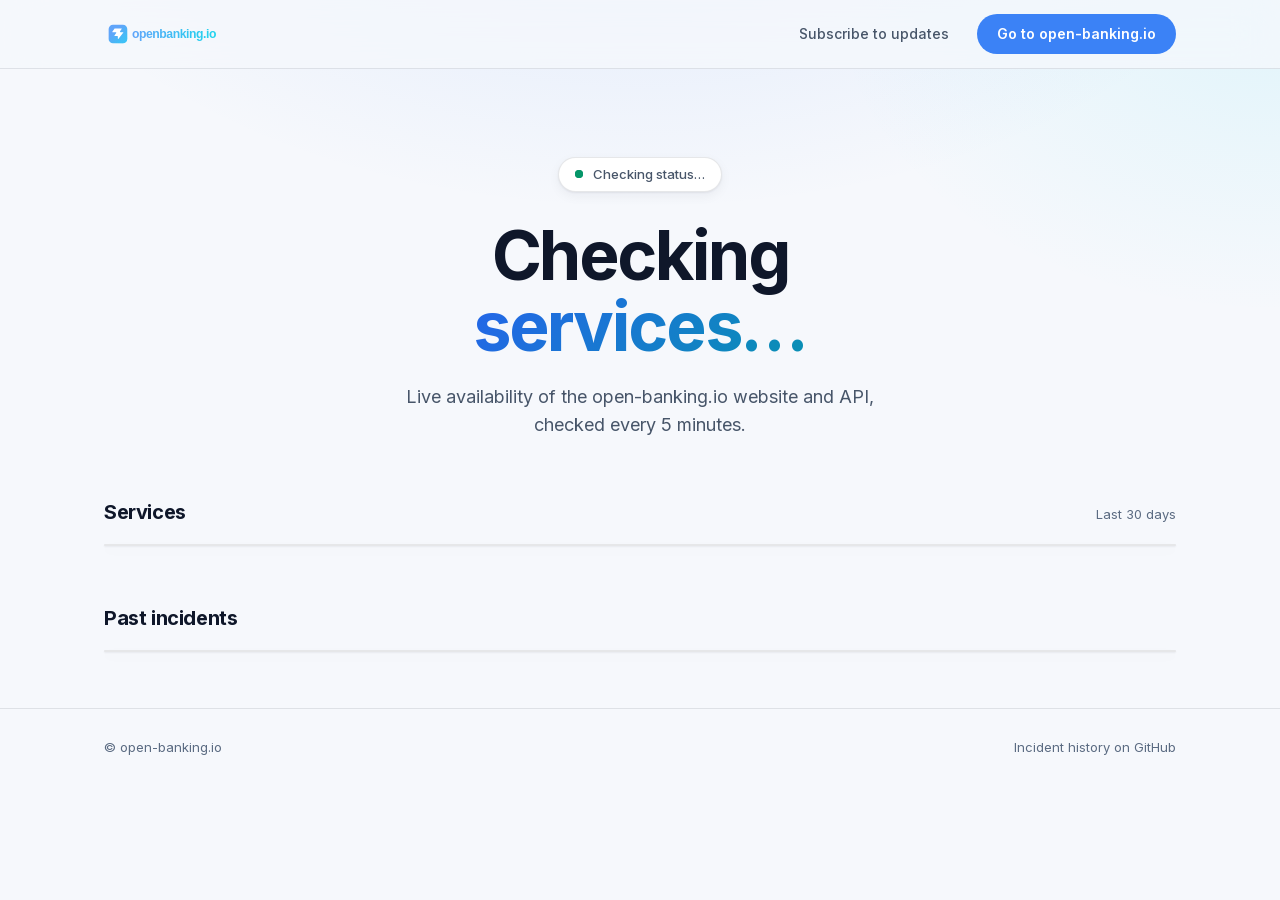
==== commit c1681994: "deploy: e96fbaf7d2997f0ccdbfa8f5c63c4d9e277f051c" ====
--- a/index.html
+++ b/index.html
@@ -1,18 +1,276 @@
-<!DOCTYPE html> <html lang=en> <head> <meta charset=utf-8> <meta content="width=device-width,initial-scale=1" name=viewport> <meta content=#333333 name=theme-color> <base href=/ > <link href=manifest.json rel=manifest crossorigin=use-credentials> <script>__SAPPER__={baseUrl:"",preloaded:[void 0,{}]};if('serviceWorker' in navigator)navigator.serviceWorker.register('/service-worker.js');(function(){try{eval("async function x(){}");var main="/client/client.89130edb.js"}catch(e){main="/client/legacy/client.fa77f005.js"};var s=document.createElement("script");try{new Function("if(0)import('')")();s.src=main;s.type="module";s.crossOrigin="use-credentials";}catch(e){s.src="/client/shimport@2.0.5.js";s.setAttribute("data-main",main);}document.head.appendChild(s);}());</script> <link href=client/client-31a52aa5.css rel=stylesheet><link href=client/createOctokit-a85f76c7.css rel=stylesheet><link href=client/index-b0b6455a.css rel=stylesheet> <title>open-banking.io status</title><link href=https://status.open-banking.io/open-banking.css rel=stylesheet><link href=https://status.open-banking.io/global.css rel=stylesheet><link href=https://status.open-banking.io/favicon.svg rel=icon type=image/svg><link href=/logo-192.png rel=icon type=image/png><meta content="dark light" name=color-scheme> <link href=/client/client.89130edb.js rel=modulepreload as=script crossorigin=use-credentials><link href=/client/client-31a52aa5.css rel=preload as=style><link href=/client/index.f8824059.js rel=modulepreload as=script crossorigin=use-credentials><link href=/client/createOctokit.edf5ecdd.js rel=modulepreload as=script crossorigin=use-credentials><link href=/client/inject_styles.803b7e80.js rel=modulepreload as=script crossorigin=use-credentials><link href=/client/createOctokit-a85f76c7.css rel=preload as=style><link href=/client/index-b0b6455a.css rel=preload as=style></head> <body> <div id=sapper> <nav class=svelte-a08hsz><div class="svelte-a08hsz container"><div><a href=https://open-banking.io class="svelte-a08hsz logo"><img alt="" class=svelte-a08hsz src=https://status.open-banking.io/logo-horizontal.svg> </a></div> <ul class=svelte-a08hsz><li><a href=/ class=svelte-a08hsz target=_self aria-current=page>Status</a> <li><a href=https://open-banking.io class=svelte-a08hsz target=_self>open-banking.io</a> </li> </ul></div> </nav> <main class=container> <header class=svelte-ngkazm><h1><strong>open-banking.io</strong> service status</h1> <p class="svelte-ngkazm lead">Live availability of the open-banking.io website and API, checked every 5 minutes.</header> <section class=svelte-8lnl4f><div class="svelte-68jxue loading"><svg class=svelte-68jxue height=38 stroke=#aaa width=38 xmlns=http://www.w3.org/2000/svg><g fill=none fill-rule=evenodd><g stroke-width=2 transform="translate(1 1)"><circle cx=18 cy=18 r=18 stroke-opacity=.5></circle><path d="M36 18c0-9.94-8.06-18-18-18"><animateTransform attributeName=transform dur=1s from="0 18 18" repeatCount=indefinite to="360 18 18" type=rotate></animateTransform></path></g></g></svg></div> </section> <section class=svelte-8lnl4f><div class="svelte-68jxue loading"><svg class=svelte-68jxue height=38 stroke=#aaa width=38 xmlns=http://www.w3.org/2000/svg><g fill=none fill-rule=evenodd><g stroke-width=2 transform="translate(1 1)"><circle cx=18 cy=18 r=18 stroke-opacity=.5></circle><path d="M36 18c0-9.94-8.06-18-18-18"><animateTransform attributeName=transform dur=1s from="0 18 18" repeatCount=indefinite to="360 18 18" type=rotate></animateTransform></path></g></g></svg></div> </section> <div class="svelte-fqsq6s f changed"><h2>Live Status</h2> <form class="svelte-fqsq6s f r"><div><input class=svelte-fqsq6s id=data_day name=d type=radio value=day><label class=svelte-fqsq6s for=data_day>24h</label></div> <div><input class=svelte-fqsq6s id=data_week name=d type=radio value=week checked><label class=svelte-fqsq6s for=data_week>7d</label></div> <div><input class=svelte-fqsq6s id=data_month name=d type=radio value=month><label class=svelte-fqsq6s for=data_month>30d</label></div> <div><input class=svelte-fqsq6s id=data_year name=d type=radio value=year><label class=svelte-fqsq6s for=data_year>1y</label></div> <div><input class=svelte-fqsq6s id=data_all name=d type=radio value=all><label class=svelte-fqsq6s for=data_all>all</label></div></form></div> <section class="svelte-fqsq6s live-status"><div class="svelte-68jxue loading"><svg class=svelte-68jxue height=38 stroke=#aaa width=38 xmlns=http://www.w3.org/2000/svg><g fill=none fill-rule=evenodd><g stroke-width=2 transform="translate(1 1)"><circle cx=18 cy=18 r=18 stroke-opacity=.5></circle><path d="M36 18c0-9.94-8.06-18-18-18"><animateTransform attributeName=transform dur=1s from="0 18 18" repeatCount=indefinite to="360 18 18" type=rotate></animateTransform></path></g></g></svg></div> </section> <section><div class="svelte-68jxue loading"><svg class=svelte-68jxue height=38 stroke=#aaa width=38 xmlns=http://www.w3.org/2000/svg><g fill=none fill-rule=evenodd><g stroke-width=2 transform="translate(1 1)"><circle cx=18 cy=18 r=18 stroke-opacity=.5></circle><path d="M36 18c0-9.94-8.06-18-18-18"><animateTransform attributeName=transform dur=1s from="0 18 18" repeatCount=indefinite to="360 18 18" type=rotate></animateTransform></path></g></g></svg></div> </section> <section><div class="svelte-68jxue loading"><svg class=svelte-68jxue height=38 stroke=#aaa width=38 xmlns=http://www.w3.org/2000/svg><g fill=none fill-rule=evenodd><g stroke-width=2 transform="translate(1 1)"><circle cx=18 cy=18 r=18 stroke-opacity=.5></circle><path d="M36 18c0-9.94-8.06-18-18-18"><animateTransform attributeName=transform dur=1s from="0 18 18" repeatCount=indefinite to="360 18 18" type=rotate></animateTransform></path></g></g></svg></div></section></main> <footer class=svelte-jbr799><p>This page is <a href=https://github.com/open-banking-io/uptime-status>open source</a>, powered by <a href=https://upptime.js.org>Upptime</a></p> </footer></div> <script> try {
-        if (typeof window !== "undefined" && window.navigator && navigator.serviceWorker) {
-          navigator.serviceWorker.getRegistrations().then(function (registrations) {
-            for (let registration of registrations) {
-              registration.unregister();
-            }
-          });
-        }
-        if (typeof window !== "undefined" && "caches" in window) {
-          caches.keys().then(function (keyList) {
-            return Promise.all(
-              keyList.map(function (key) {
-                return caches.delete(key);
-              })
-            );
-          });
-        }
-      } catch (error) {} </script> +<!doctype html>
+<html lang="en">
+<head>
+<meta charset="utf-8" />
+<meta name="viewport" content="width=device-width, initial-scale=1" />
+<meta name="color-scheme" content="light dark" />
+<title>open-banking.io status</title>
+<link rel="icon" href="favicon.svg" />
+<style>
+@font-face { font-family: 'Inter'; font-weight: 300 900; font-display: swap; src: url('inter-latin.woff2') format('woff2'); unicode-range: U+0000-00FF, U+0131, U+0152-0153, U+02BB-02BC, U+02C6, U+02DA, U+02DC, U+2000-206F, U+20AC, U+2122, U+2191, U+2193, U+2212, U+2215, U+FEFF, U+FFFD; }
+@font-face { font-family: 'Inter'; font-weight: 300 900; font-display: swap; src: url('inter-latin-ext.woff2') format('woff2'); unicode-range: U+0100-02BA, U+02BD-02C5, U+02C7-02CC, U+02CE-02D7, U+02DD-02FF, U+1E00-1E9F, U+2020, U+20A0-20AB, U+20AD-20C0, U+2113; }
+
+:root {
+  --bg: #f6f8fc; --card: #ffffff; --card-hover: #eef2f9;
+  --border: rgba(15, 23, 42, 0.10); --glow: rgba(59, 130, 246, 0.40);
+  --text: #0f172a; --text-2: #475569; --text-3: #5b6b82;
+  --accent: #2563eb;
+  --gradient: linear-gradient(135deg, #2563eb, #0891b2);
+  --up: #059669; --up-text: #065f46; --up-soft: rgba(16, 185, 129, 0.12);
+  --warn: #d97706; --warn-text: #92400e; --warn-soft: rgba(245, 158, 11, 0.14);
+  --down: #dc2626; --down-text: #b42318; --down-soft: rgba(220, 38, 38, 0.10);
+  --idle: rgba(15, 23, 42, 0.08);
+  --shadow: 0 1px 2px rgba(15, 23, 42, 0.06), 0 4px 12px rgba(15, 23, 42, 0.05);
+  --wash-1: rgba(59, 130, 246, 0.14); --wash-2: rgba(34, 211, 238, 0.10);
+  --nav: rgba(246, 248, 252, 0.8);
+}
+@media (prefers-color-scheme: dark) {
+  :root {
+    --bg: #0a0e1a; --card: #121830; --card-hover: #1a2040;
+    --border: rgba(255, 255, 255, 0.07); --glow: rgba(59, 130, 246, 0.32);
+    --text: #f1f5f9; --text-2: #aab6c6; --text-3: #8b94a3;
+    --accent: #60a5fa;
+    --gradient: linear-gradient(135deg, #60a5fa, #22d3ee);
+    --up: #10b981; --up-text: #34d399; --up-soft: rgba(16, 185, 129, 0.15);
+    --warn: #f59e0b; --warn-text: #fbbf24; --warn-soft: rgba(245, 158, 11, 0.15);
+    --down: #ef4444; --down-text: #fca5a5; --down-soft: rgba(239, 68, 68, 0.14);
+    --idle: rgba(255, 255, 255, 0.07);
+    --shadow: 0 1px 2px rgba(0, 0, 0, 0.3), 0 4px 12px rgba(0, 0, 0, 0.25);
+    --wash-1: rgba(59, 130, 246, 0.20); --wash-2: rgba(34, 211, 238, 0.12);
+    --nav: rgba(10, 14, 26, 0.8);
+  }
+}
+
+* { box-sizing: border-box; margin: 0; }
+html { overflow-x: clip; }
+body {
+  font-family: 'Inter', -apple-system, BlinkMacSystemFont, 'Segoe UI', system-ui, sans-serif;
+  background: var(--bg); color: var(--text); line-height: 1.6;
+  -webkit-font-smoothing: antialiased; min-height: 100vh;
+  background-image:
+    radial-gradient(60rem 36rem at 50% -12rem, var(--wash-1), transparent 70%),
+    radial-gradient(40rem 28rem at 100% 0, var(--wash-2), transparent 70%);
+  background-repeat: no-repeat;
+}
+a { color: inherit; text-decoration: none; }
+:focus-visible { outline: 2px solid var(--accent); outline-offset: 3px; border-radius: 8px; }
+.wrap { max-width: 1120px; margin: 0 auto; padding: 0 24px; }
+
+/* Nav */
+nav { position: sticky; top: 0; z-index: 10; background: var(--nav); backdrop-filter: blur(20px) saturate(1.5); -webkit-backdrop-filter: blur(20px) saturate(1.5); border-bottom: 1px solid var(--border); }
+nav .wrap { display: flex; align-items: center; justify-content: space-between; height: 68px; }
+nav img { height: 28px; display: block; }
+.nav-links { display: flex; align-items: center; gap: 28px; font-size: 14px; font-weight: 500; color: var(--text-2); }
+.nav-links a:hover { color: var(--text); }
+.btn { display: inline-flex; align-items: center; gap: 8px; padding: 9px 20px; border-radius: 9999px; background: #3b82f6; color: #fff !important; font-weight: 600; font-size: 14px; transition: filter 150ms, transform 150ms; }
+.btn:hover { filter: brightness(1.08); }
+
+/* Hero */
+.hero { text-align: center; padding: 88px 0 56px; }
+.badge { display: inline-flex; align-items: center; gap: 10px; padding: 6px 16px; border: 1px solid var(--border); border-radius: 9999px; background: var(--card); font-size: 13px; font-weight: 500; color: var(--text-2); box-shadow: var(--shadow); }
+.dot { width: 8px; height: 8px; border-radius: 50%; background: var(--up); position: relative; }
+.dot::after { content: ''; position: absolute; inset: 0; border-radius: 50%; background: inherit; animation: ping 2s cubic-bezier(0, 0, 0.2, 1) infinite; }
+[data-state='degraded'] .dot { background: var(--warn); }
+[data-state='down'] .dot { background: var(--down); }
+@keyframes ping { 75%, 100% { transform: scale(2.6); opacity: 0; } }
+h1 { font-size: clamp(2.4rem, 7vw, 4.25rem); font-weight: 700; letter-spacing: -0.035em; line-height: 1.05; margin: 28px auto 20px; max-width: 14ch; }
+h1 .g { background: var(--gradient); -webkit-background-clip: text; background-clip: text; color: transparent; }
+[data-state='degraded'] h1 .g { background: none; color: var(--warn-text); }
+[data-state='down'] h1 .g { background: none; color: var(--down-text); }
+.lead { font-size: 1.125rem; color: var(--text-2); max-width: 520px; margin: 0 auto; }
+
+/* Sections */
+section { padding-bottom: 56px; }
+.head { display: flex; align-items: baseline; justify-content: space-between; margin-bottom: 16px; }
+h2 { font-size: 1.25rem; font-weight: 700; letter-spacing: -0.02em; }
+.sub { font-size: 13px; color: var(--text-3); }
+.card { background: var(--card); border: 1px solid var(--border); border-radius: 16px; box-shadow: var(--shadow); }
+
+/* Services */
+.svc { padding: 24px; }
+.svc + .svc { border-top: 1px solid var(--border); }
+.list { padding: 0; overflow: hidden; }
+.row1 { display: flex; align-items: center; justify-content: space-between; gap: 16px; margin-bottom: 18px; }
+.name { font-size: 1.0625rem; font-weight: 600; letter-spacing: -0.01em; }
+.url { font-size: 13px; color: var(--text-3); display: block; }
+.pill { font-size: 12px; font-weight: 600; padding: 3px 12px; border-radius: 9999px; background: var(--up-soft); color: var(--up-text); white-space: nowrap; }
+.pill.degraded { background: var(--warn-soft); color: var(--warn-text); }
+.pill.down { background: var(--down-soft); color: var(--down-text); }
+.bars { display: grid; grid-auto-flow: column; grid-auto-columns: 1fr; gap: 3px; height: 36px; }
+.bars i { border-radius: 3px; background: var(--up); opacity: 0.9; transition: opacity 150ms; }
+.bars i:hover { opacity: 1; filter: brightness(1.15); }
+.bars i.idle { background: var(--idle); opacity: 1; }
+.bars i.warn { background: var(--warn); }
+.bars i.down { background: var(--down); }
+.axis { display: flex; justify-content: space-between; margin-top: 8px; font-size: 12px; color: var(--text-3); }
+.stats { display: grid; grid-template-columns: repeat(5, 1fr); gap: 16px; margin-top: 20px; }
+.stat b { display: block; font-size: 1.125rem; font-weight: 700; letter-spacing: -0.02em; font-variant-numeric: tabular-nums; }
+.stat span { font-size: 12px; color: var(--text-3); text-transform: uppercase; letter-spacing: 0.06em; font-weight: 600; }
+
+/* Events */
+.event { padding: 20px 24px; display: flex; gap: 16px; justify-content: space-between; align-items: flex-start; }
+.event + .event { border-top: 1px solid var(--border); }
+.event h3 { font-size: 1rem; font-weight: 600; letter-spacing: -0.01em; }
+.event p { font-size: 14px; color: var(--text-2); }
+.event a:hover h3 { color: var(--accent); }
+.tag { font-size: 12px; font-weight: 600; padding: 3px 12px; border-radius: 9999px; border: 1px solid var(--border); color: var(--text-2); white-space: nowrap; }
+.tag.maint { background: rgba(59, 130, 246, 0.12); border-color: var(--glow); color: var(--accent); }
+.empty { padding: 28px 24px; color: var(--text-2); font-size: 15px; text-align: center; }
+
+footer { border-top: 1px solid var(--border); padding: 28px 0 40px; font-size: 13px; color: var(--text-3); }
+footer .wrap { display: flex; justify-content: space-between; gap: 16px; flex-wrap: wrap; }
+footer a:hover { color: var(--text); }
+
+@media (max-width: 720px) {
+  .nav-links a:not(.btn) { display: none; }
+  .hero { padding: 56px 0 40px; }
+  .stats { grid-template-columns: repeat(3, 1fr); }
+  .svc { padding: 20px; }
+  .event { flex-direction: column; gap: 10px; padding: 18px 20px; }
+}
+@media (prefers-reduced-motion: reduce) { .dot::after { animation: none; } * { transition: none !important; } }
+</style>
+</head>
+<body>
+<nav>
+  <div class="wrap">
+    <a href="https://open-banking.io" aria-label="open-banking.io"><img src="logo-horizontal.svg" alt="open-banking.io" /></a>
+    <div class="nav-links">
+      <a href="https://github.com/open-banking-io/uptime-status/subscription">Subscribe to updates</a>
+      <a class="btn" href="https://open-banking.io">Go to open-banking.io</a>
+    </div>
+  </div>
+</nav>
+
+<main class="wrap" id="app" data-state="up">
+  <header class="hero">
+    <span class="badge"><span class="dot"></span><span id="badge">Checking status…</span></span>
+    <h1 id="title">Checking <span class="g">services…</span></h1>
+    <p class="lead">Live availability of the open-banking.io website and API, checked every 5 minutes.</p>
+  </header>
+
+  <section id="maint" hidden>
+    <div class="head"><h2>Scheduled maintenance</h2></div>
+    <div class="card" id="maint-list"></div>
+  </section>
+
+  <section>
+    <div class="head"><h2>Services</h2><span class="sub">Last 30 days</span></div>
+    <div class="card list" id="services"></div>
+  </section>
+
+  <section>
+    <div class="head"><h2>Past incidents</h2></div>
+    <div class="card" id="incidents"></div>
+  </section>
+</main>
+
+<footer>
+  <div class="wrap">
+    <span>© open-banking.io</span>
+    <a href="https://github.com/open-banking-io/uptime-status/issues">Incident history on GitHub</a>
+  </div>
+</footer>
+
+<script>
+const REPO = 'open-banking-io/uptime-status';
+const RAW = `https://raw.githubusercontent.com/${REPO}/master`;
+const MONITORING_START = '2026-11-24';
+const DAYS = 30;
+const STATE_RANK = { up: 0, degraded: 1, down: 2 };
+const $ = (id) => document.getElementById(id);
+const el = (tag, cls, html) => { const e = document.createElement(tag); if (cls) e.className = cls; if (html != null) e.innerHTML = html; return e; };
+const esc = (s) => String(s).replace(/[&<>"]/g, (c) => ({ '&': '&amp;', '<': '&lt;', '>': '&gt;', '"': '&quot;' }[c]));
+const fmtDate = (d) => new Date(d).toLocaleString(undefined, { dateStyle: 'medium', timeStyle: 'short' });
+
+function dayKeys() {
+  const out = [];
+  for (let i = DAYS - 1; i >= 0; i--) out.push(new Date(Date.now() - i * 864e5).toISOString().slice(0, 10));
+  return out;
+}
+
+function bars(site) {
+  const wrap = el('div', 'bars');
+  for (const day of dayKeys()) {
+    const i = el('i');
+    const down = site.dailyMinutesDown[day] || 0;
+    if (day < MONITORING_START) i.className = 'idle';
+    else if (down >= 30) i.className = 'down';
+    else if (down > 0) i.className = 'warn';
+    i.title = day < MONITORING_START ? `${day}: no data` : down ? `${day}: ${down} min downtime` : `${day}: no downtime`;
+    wrap.append(i);
+  }
+  return wrap;
+}
+
+function service(site) {
+  const label = { up: 'Operational', degraded: 'Degraded', down: 'Down' }[site.status] || 'Unknown';
+  const s = el('div', 'svc');
+  s.innerHTML = `
+    <div class="row1">
+      <div><span class="name">${esc(site.name)}</span><a class="url" href="${esc(site.url)}" rel="noopener">${esc(site.url.replace(/^https?:\/\//, ''))}</a></div>
+      <span class="pill ${esc(site.status)}">${label}</span>
+    </div>`;
+  s.append(bars(site));
+  s.append(el('div', 'axis', `<span>${DAYS} days ago</span><span>Today</span>`));
+  s.append(el('div', 'stats', ['Uptime 24h:uptimeDay', 'Uptime 7d:uptimeWeek', 'Uptime 30d:uptimeMonth', 'Uptime 1y:uptimeYear']
+    .map((p) => { const [l, k] = p.split(':'); return `<div class="stat"><b>${esc(site[k])}</b><span>${l}</span></div>`; })
+    .join('') + `<div class="stat"><b>${site.time} ms</b><span>Response</span></div>`));
+  return s;
+}
+
+function overall(sites) {
+  const worst = sites.reduce((w, s) => Math.max(w, STATE_RANK[s.status] ?? 0), 0);
+  const state = ['up', 'degraded', 'down'][worst];
+  const copy = {
+    up: ['All systems operational', 'All systems', '<span class="g">operational.</span>'],
+    degraded: ['Partial degradation', 'Some services are', '<span class="g">degraded.</span>'],
+    down: ['Service disruption', 'We are seeing an', '<span class="g">outage.</span>'],
+  }[state];
+  $('app').dataset.state = state;
+  $('badge').textContent = copy[0];
+  $('title').innerHTML = `${copy[1]} ${copy[2]}`;
+}
+
+function parseMaintenance(issue) {
+  const m = /start:\s*(\S+)[\s\S]*?end:\s*(\S+)/.exec(issue.body || '');
+  return m && { start: new Date(m[1]), end: new Date(m[2]) };
+}
+
+function incidents(issues) {
+  const maint = [], past = [];
+  const now = Date.now();
+  for (const i of issues) {
+    if (i.pull_request) continue;
+    const isMaint = i.labels.some((l) => l.name === 'maintenance');
+    const w = isMaint ? parseMaintenance(i) : null;
+    if (isMaint && w && w.end > now) maint.push({ i, w });
+    else past.push({ i, w, isMaint });
+  }
+  const evt = (i, tag, cls, text) => {
+    const a = el('a', 'event');
+    a.href = i.html_url; a.rel = 'noopener';
+    a.innerHTML = `<div><h3>${esc(i.title.replace(/^\[Scheduled Maintenance\]\s*/, ''))}</h3><p>${text}</p></div><span class="tag ${cls}">${tag}</span>`;
+    return a;
+  };
+  $('maint-list').replaceChildren(...maint.map(({ i, w }) => evt(i, 'Scheduled', 'maint', `${fmtDate(w.start)} to ${fmtDate(w.end)}`)));
+  $('maint').hidden = !maint.length;
+  const items = past.slice(0, 10).map(({ i, w, isMaint }) =>
+    evt(i, isMaint ? 'Maintenance' : i.state === 'open' ? 'Ongoing' : 'Resolved', isMaint ? 'maint' : '', w ? `${fmtDate(w.start)} to ${fmtDate(w.end)}` : fmtDate(i.created_at)));
+  $('incidents').replaceChildren(...(items.length ? items : [el('div', 'empty', 'No incidents reported.')]));
+}
+
+async function load() {
+  const [sites, issues] = await Promise.all([
+    fetch(`${RAW}/history/summary.json`).then((r) => r.json()),
+    fetch(`https://api.github.com/repos/${REPO}/issues?state=all&per_page=30`).then((r) => r.json()).catch(() => []),
+  ]);
+  overall(sites);
+  $('services').replaceChildren(...sites.map(service));
+  incidents(Array.isArray(issues) ? issues : []);
+}
+load();
+setInterval(load, 60000);
+</script>
+</body>
+</html>
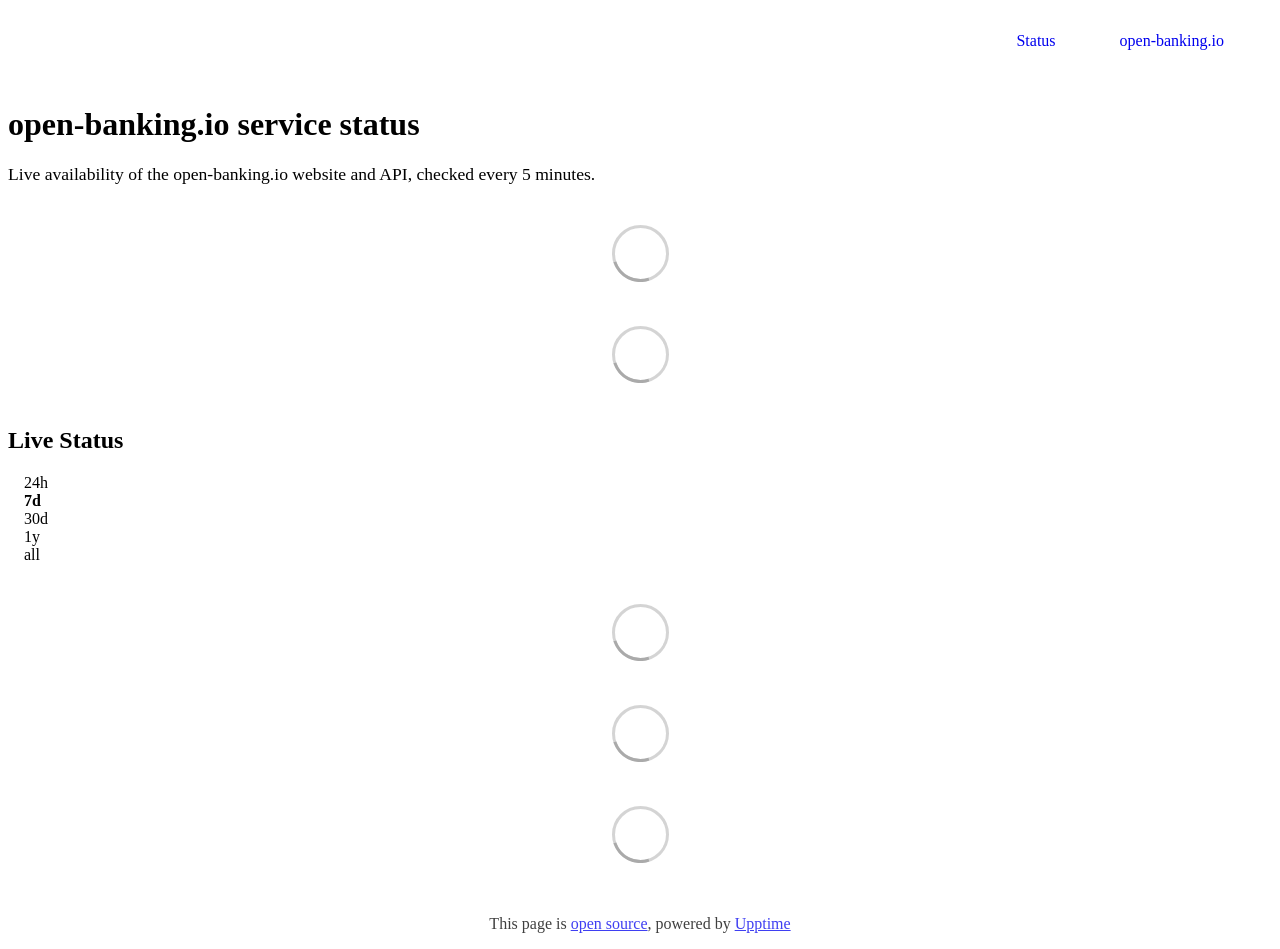
==== commit db8d1468: "deploy: 5a42e5fd8884fa52743ad48858b4c25d281a6b91" ====
--- a/index.html
+++ b/index.html
@@ -1,276 +1,18 @@
-<!doctype html>
-<html lang="en">
-<head>
-<meta charset="utf-8" />
-<meta name="viewport" content="width=device-width, initial-scale=1" />
-<meta name="color-scheme" content="light dark" />
-<title>open-banking.io status</title>
-<link rel="icon" href="favicon.svg" />
-<style>
-@font-face { font-family: 'Inter'; font-weight: 300 900; font-display: swap; src: url('inter-latin.woff2') format('woff2'); unicode-range: U+0000-00FF, U+0131, U+0152-0153, U+02BB-02BC, U+02C6, U+02DA, U+02DC, U+2000-206F, U+20AC, U+2122, U+2191, U+2193, U+2212, U+2215, U+FEFF, U+FFFD; }
-@font-face { font-family: 'Inter'; font-weight: 300 900; font-display: swap; src: url('inter-latin-ext.woff2') format('woff2'); unicode-range: U+0100-02BA, U+02BD-02C5, U+02C7-02CC, U+02CE-02D7, U+02DD-02FF, U+1E00-1E9F, U+2020, U+20A0-20AB, U+20AD-20C0, U+2113; }
-
-:root {
-  --bg: #f6f8fc; --card: #ffffff; --card-hover: #eef2f9;
-  --border: rgba(15, 23, 42, 0.10); --glow: rgba(59, 130, 246, 0.40);
-  --text: #0f172a; --text-2: #475569; --text-3: #5b6b82;
-  --accent: #2563eb;
-  --gradient: linear-gradient(135deg, #2563eb, #0891b2);
-  --up: #059669; --up-text: #065f46; --up-soft: rgba(16, 185, 129, 0.12);
-  --warn: #d97706; --warn-text: #92400e; --warn-soft: rgba(245, 158, 11, 0.14);
-  --down: #dc2626; --down-text: #b42318; --down-soft: rgba(220, 38, 38, 0.10);
-  --idle: rgba(15, 23, 42, 0.08);
-  --shadow: 0 1px 2px rgba(15, 23, 42, 0.06), 0 4px 12px rgba(15, 23, 42, 0.05);
-  --wash-1: rgba(59, 130, 246, 0.14); --wash-2: rgba(34, 211, 238, 0.10);
-  --nav: rgba(246, 248, 252, 0.8);
-}
-@media (prefers-color-scheme: dark) {
-  :root {
-    --bg: #0a0e1a; --card: #121830; --card-hover: #1a2040;
-    --border: rgba(255, 255, 255, 0.07); --glow: rgba(59, 130, 246, 0.32);
-    --text: #f1f5f9; --text-2: #aab6c6; --text-3: #8b94a3;
-    --accent: #60a5fa;
-    --gradient: linear-gradient(135deg, #60a5fa, #22d3ee);
-    --up: #10b981; --up-text: #34d399; --up-soft: rgba(16, 185, 129, 0.15);
-    --warn: #f59e0b; --warn-text: #fbbf24; --warn-soft: rgba(245, 158, 11, 0.15);
-    --down: #ef4444; --down-text: #fca5a5; --down-soft: rgba(239, 68, 68, 0.14);
-    --idle: rgba(255, 255, 255, 0.07);
-    --shadow: 0 1px 2px rgba(0, 0, 0, 0.3), 0 4px 12px rgba(0, 0, 0, 0.25);
-    --wash-1: rgba(59, 130, 246, 0.20); --wash-2: rgba(34, 211, 238, 0.12);
-    --nav: rgba(10, 14, 26, 0.8);
-  }
-}
-
-* { box-sizing: border-box; margin: 0; }
-html { overflow-x: clip; }
-body {
-  font-family: 'Inter', -apple-system, BlinkMacSystemFont, 'Segoe UI', system-ui, sans-serif;
-  background: var(--bg); color: var(--text); line-height: 1.6;
-  -webkit-font-smoothing: antialiased; min-height: 100vh;
-  background-image:
-    radial-gradient(60rem 36rem at 50% -12rem, var(--wash-1), transparent 70%),
-    radial-gradient(40rem 28rem at 100% 0, var(--wash-2), transparent 70%);
-  background-repeat: no-repeat;
-}
-a { color: inherit; text-decoration: none; }
-:focus-visible { outline: 2px solid var(--accent); outline-offset: 3px; border-radius: 8px; }
-.wrap { max-width: 1120px; margin: 0 auto; padding: 0 24px; }
-
-/* Nav */
-nav { position: sticky; top: 0; z-index: 10; background: var(--nav); backdrop-filter: blur(20px) saturate(1.5); -webkit-backdrop-filter: blur(20px) saturate(1.5); border-bottom: 1px solid var(--border); }
-nav .wrap { display: flex; align-items: center; justify-content: space-between; height: 68px; }
-nav img { height: 28px; display: block; }
-.nav-links { display: flex; align-items: center; gap: 28px; font-size: 14px; font-weight: 500; color: var(--text-2); }
-.nav-links a:hover { color: var(--text); }
-.btn { display: inline-flex; align-items: center; gap: 8px; padding: 9px 20px; border-radius: 9999px; background: #3b82f6; color: #fff !important; font-weight: 600; font-size: 14px; transition: filter 150ms, transform 150ms; }
-.btn:hover { filter: brightness(1.08); }
-
-/* Hero */
-.hero { text-align: center; padding: 88px 0 56px; }
-.badge { display: inline-flex; align-items: center; gap: 10px; padding: 6px 16px; border: 1px solid var(--border); border-radius: 9999px; background: var(--card); font-size: 13px; font-weight: 500; color: var(--text-2); box-shadow: var(--shadow); }
-.dot { width: 8px; height: 8px; border-radius: 50%; background: var(--up); position: relative; }
-.dot::after { content: ''; position: absolute; inset: 0; border-radius: 50%; background: inherit; animation: ping 2s cubic-bezier(0, 0, 0.2, 1) infinite; }
-[data-state='degraded'] .dot { background: var(--warn); }
-[data-state='down'] .dot { background: var(--down); }
-@keyframes ping { 75%, 100% { transform: scale(2.6); opacity: 0; } }
-h1 { font-size: clamp(2.4rem, 7vw, 4.25rem); font-weight: 700; letter-spacing: -0.035em; line-height: 1.05; margin: 28px auto 20px; max-width: 14ch; }
-h1 .g { background: var(--gradient); -webkit-background-clip: text; background-clip: text; color: transparent; }
-[data-state='degraded'] h1 .g { background: none; color: var(--warn-text); }
-[data-state='down'] h1 .g { background: none; color: var(--down-text); }
-.lead { font-size: 1.125rem; color: var(--text-2); max-width: 520px; margin: 0 auto; }
-
-/* Sections */
-section { padding-bottom: 56px; }
-.head { display: flex; align-items: baseline; justify-content: space-between; margin-bottom: 16px; }
-h2 { font-size: 1.25rem; font-weight: 700; letter-spacing: -0.02em; }
-.sub { font-size: 13px; color: var(--text-3); }
-.card { background: var(--card); border: 1px solid var(--border); border-radius: 16px; box-shadow: var(--shadow); }
-
-/* Services */
-.svc { padding: 24px; }
-.svc + .svc { border-top: 1px solid var(--border); }
-.list { padding: 0; overflow: hidden; }
-.row1 { display: flex; align-items: center; justify-content: space-between; gap: 16px; margin-bottom: 18px; }
-.name { font-size: 1.0625rem; font-weight: 600; letter-spacing: -0.01em; }
-.url { font-size: 13px; color: var(--text-3); display: block; }
-.pill { font-size: 12px; font-weight: 600; padding: 3px 12px; border-radius: 9999px; background: var(--up-soft); color: var(--up-text); white-space: nowrap; }
-.pill.degraded { background: var(--warn-soft); color: var(--warn-text); }
-.pill.down { background: var(--down-soft); color: var(--down-text); }
-.bars { display: grid; grid-auto-flow: column; grid-auto-columns: 1fr; gap: 3px; height: 36px; }
-.bars i { border-radius: 3px; background: var(--up); opacity: 0.9; transition: opacity 150ms; }
-.bars i:hover { opacity: 1; filter: brightness(1.15); }
-.bars i.idle { background: var(--idle); opacity: 1; }
-.bars i.warn { background: var(--warn); }
-.bars i.down { background: var(--down); }
-.axis { display: flex; justify-content: space-between; margin-top: 8px; font-size: 12px; color: var(--text-3); }
-.stats { display: grid; grid-template-columns: repeat(5, 1fr); gap: 16px; margin-top: 20px; }
-.stat b { display: block; font-size: 1.125rem; font-weight: 700; letter-spacing: -0.02em; font-variant-numeric: tabular-nums; }
-.stat span { font-size: 12px; color: var(--text-3); text-transform: uppercase; letter-spacing: 0.06em; font-weight: 600; }
-
-/* Events */
-.event { padding: 20px 24px; display: flex; gap: 16px; justify-content: space-between; align-items: flex-start; }
-.event + .event { border-top: 1px solid var(--border); }
-.event h3 { font-size: 1rem; font-weight: 600; letter-spacing: -0.01em; }
-.event p { font-size: 14px; color: var(--text-2); }
-.event a:hover h3 { color: var(--accent); }
-.tag { font-size: 12px; font-weight: 600; padding: 3px 12px; border-radius: 9999px; border: 1px solid var(--border); color: var(--text-2); white-space: nowrap; }
-.tag.maint { background: rgba(59, 130, 246, 0.12); border-color: var(--glow); color: var(--accent); }
-.empty { padding: 28px 24px; color: var(--text-2); font-size: 15px; text-align: center; }
-
-footer { border-top: 1px solid var(--border); padding: 28px 0 40px; font-size: 13px; color: var(--text-3); }
-footer .wrap { display: flex; justify-content: space-between; gap: 16px; flex-wrap: wrap; }
-footer a:hover { color: var(--text); }
-
-@media (max-width: 720px) {
-  .nav-links a:not(.btn) { display: none; }
-  .hero { padding: 56px 0 40px; }
-  .stats { grid-template-columns: repeat(3, 1fr); }
-  .svc { padding: 20px; }
-  .event { flex-direction: column; gap: 10px; padding: 18px 20px; }
-}
-@media (prefers-reduced-motion: reduce) { .dot::after { animation: none; } * { transition: none !important; } }
-</style>
-</head>
-<body>
-<nav>
-  <div class="wrap">
-    <a href="https://open-banking.io" aria-label="open-banking.io"><img src="logo-horizontal.svg" alt="open-banking.io" /></a>
-    <div class="nav-links">
-      <a href="https://github.com/open-banking-io/uptime-status/subscription">Subscribe to updates</a>
-      <a class="btn" href="https://open-banking.io">Go to open-banking.io</a>
-    </div>
-  </div>
-</nav>
-
-<main class="wrap" id="app" data-state="up">
-  <header class="hero">
-    <span class="badge"><span class="dot"></span><span id="badge">Checking status…</span></span>
-    <h1 id="title">Checking <span class="g">services…</span></h1>
-    <p class="lead">Live availability of the open-banking.io website and API, checked every 5 minutes.</p>
-  </header>
-
-  <section id="maint" hidden>
-    <div class="head"><h2>Scheduled maintenance</h2></div>
-    <div class="card" id="maint-list"></div>
-  </section>
-
-  <section>
-    <div class="head"><h2>Services</h2><span class="sub">Last 30 days</span></div>
-    <div class="card list" id="services"></div>
-  </section>
-
-  <section>
-    <div class="head"><h2>Past incidents</h2></div>
-    <div class="card" id="incidents"></div>
-  </section>
-</main>
-
-<footer>
-  <div class="wrap">
-    <span>© open-banking.io</span>
-    <a href="https://github.com/open-banking-io/uptime-status/issues">Incident history on GitHub</a>
-  </div>
-</footer>
-
-<script>
-const REPO = 'open-banking-io/uptime-status';
-const RAW = `https://raw.githubusercontent.com/${REPO}/master`;
-const MONITORING_START = '2026-11-24';
-const DAYS = 30;
-const STATE_RANK = { up: 0, degraded: 1, down: 2 };
-const $ = (id) => document.getElementById(id);
-const el = (tag, cls, html) => { const e = document.createElement(tag); if (cls) e.className = cls; if (html != null) e.innerHTML = html; return e; };
-const esc = (s) => String(s).replace(/[&<>"]/g, (c) => ({ '&': '&amp;', '<': '&lt;', '>': '&gt;', '"': '&quot;' }[c]));
-const fmtDate = (d) => new Date(d).toLocaleString(undefined, { dateStyle: 'medium', timeStyle: 'short' });
-
-function dayKeys() {
-  const out = [];
-  for (let i = DAYS - 1; i >= 0; i--) out.push(new Date(Date.now() - i * 864e5).toISOString().slice(0, 10));
-  return out;
-}
-
-function bars(site) {
-  const wrap = el('div', 'bars');
-  for (const day of dayKeys()) {
-    const i = el('i');
-    const down = site.dailyMinutesDown[day] || 0;
-    if (day < MONITORING_START) i.className = 'idle';
-    else if (down >= 30) i.className = 'down';
-    else if (down > 0) i.className = 'warn';
-    i.title = day < MONITORING_START ? `${day}: no data` : down ? `${day}: ${down} min downtime` : `${day}: no downtime`;
-    wrap.append(i);
-  }
-  return wrap;
-}
-
-function service(site) {
-  const label = { up: 'Operational', degraded: 'Degraded', down: 'Down' }[site.status] || 'Unknown';
-  const s = el('div', 'svc');
-  s.innerHTML = `
-    <div class="row1">
-      <div><span class="name">${esc(site.name)}</span><a class="url" href="${esc(site.url)}" rel="noopener">${esc(site.url.replace(/^https?:\/\//, ''))}</a></div>
-      <span class="pill ${esc(site.status)}">${label}</span>
-    </div>`;
-  s.append(bars(site));
-  s.append(el('div', 'axis', `<span>${DAYS} days ago</span><span>Today</span>`));
-  s.append(el('div', 'stats', ['Uptime 24h:uptimeDay', 'Uptime 7d:uptimeWeek', 'Uptime 30d:uptimeMonth', 'Uptime 1y:uptimeYear']
-    .map((p) => { const [l, k] = p.split(':'); return `<div class="stat"><b>${esc(site[k])}</b><span>${l}</span></div>`; })
-    .join('') + `<div class="stat"><b>${site.time} ms</b><span>Response</span></div>`));
-  return s;
-}
-
-function overall(sites) {
-  const worst = sites.reduce((w, s) => Math.max(w, STATE_RANK[s.status] ?? 0), 0);
-  const state = ['up', 'degraded', 'down'][worst];
-  const copy = {
-    up: ['All systems operational', 'All systems', '<span class="g">operational.</span>'],
-    degraded: ['Partial degradation', 'Some services are', '<span class="g">degraded.</span>'],
-    down: ['Service disruption', 'We are seeing an', '<span class="g">outage.</span>'],
-  }[state];
-  $('app').dataset.state = state;
-  $('badge').textContent = copy[0];
-  $('title').innerHTML = `${copy[1]} ${copy[2]}`;
-}
-
-function parseMaintenance(issue) {
-  const m = /start:\s*(\S+)[\s\S]*?end:\s*(\S+)/.exec(issue.body || '');
-  return m && { start: new Date(m[1]), end: new Date(m[2]) };
-}
-
-function incidents(issues) {
-  const maint = [], past = [];
-  const now = Date.now();
-  for (const i of issues) {
-    if (i.pull_request) continue;
-    const isMaint = i.labels.some((l) => l.name === 'maintenance');
-    const w = isMaint ? parseMaintenance(i) : null;
-    if (isMaint && w && w.end > now) maint.push({ i, w });
-    else past.push({ i, w, isMaint });
-  }
-  const evt = (i, tag, cls, text) => {
-    const a = el('a', 'event');
-    a.href = i.html_url; a.rel = 'noopener';
-    a.innerHTML = `<div><h3>${esc(i.title.replace(/^\[Scheduled Maintenance\]\s*/, ''))}</h3><p>${text}</p></div><span class="tag ${cls}">${tag}</span>`;
-    return a;
-  };
-  $('maint-list').replaceChildren(...maint.map(({ i, w }) => evt(i, 'Scheduled', 'maint', `${fmtDate(w.start)} to ${fmtDate(w.end)}`)));
-  $('maint').hidden = !maint.length;
-  const items = past.slice(0, 10).map(({ i, w, isMaint }) =>
-    evt(i, isMaint ? 'Maintenance' : i.state === 'open' ? 'Ongoing' : 'Resolved', isMaint ? 'maint' : '', w ? `${fmtDate(w.start)} to ${fmtDate(w.end)}` : fmtDate(i.created_at)));
-  $('incidents').replaceChildren(...(items.length ? items : [el('div', 'empty', 'No incidents reported.')]));
-}
-
-async function load() {
-  const [sites, issues] = await Promise.all([
-    fetch(`${RAW}/history/summary.json`).then((r) => r.json()),
-    fetch(`https://api.github.com/repos/${REPO}/issues?state=all&per_page=30`).then((r) => r.json()).catch(() => []),
-  ]);
-  overall(sites);
-  $('services').replaceChildren(...sites.map(service));
-  incidents(Array.isArray(issues) ? issues : []);
-}
-load();
-setInterval(load, 60000);
-</script>
-</body>
-</html>
+<!DOCTYPE html> <html lang=en> <head> <meta charset=utf-8> <meta content="width=device-width,initial-scale=1" name=viewport> <meta content=#333333 name=theme-color> <base href=/ > <link href=manifest.json rel=manifest crossorigin=use-credentials> <script>__SAPPER__={baseUrl:"",preloaded:[void 0,{}]};if('serviceWorker' in navigator)navigator.serviceWorker.register('/service-worker.js');(function(){try{eval("async function x(){}");var main="/client/client.89130edb.js"}catch(e){main="/client/legacy/client.fa77f005.js"};var s=document.createElement("script");try{new Function("if(0)import('')")();s.src=main;s.type="module";s.crossOrigin="use-credentials";}catch(e){s.src="/client/shimport@2.0.5.js";s.setAttribute("data-main",main);}document.head.appendChild(s);}());</script> <link href=client/client-31a52aa5.css rel=stylesheet><link href=client/createOctokit-a85f76c7.css rel=stylesheet><link href=client/index-b0b6455a.css rel=stylesheet> <title>open-banking.io status</title><link href=https://status.open-banking.io/open-banking.css rel=stylesheet><link href=https://status.open-banking.io/global.css rel=stylesheet><link href=https://status.open-banking.io/favicon.svg rel=icon type=image/svg><link href=/logo-192.png rel=icon type=image/png><meta content="dark light" name=color-scheme> <link href=/client/client.89130edb.js rel=modulepreload as=script crossorigin=use-credentials><link href=/client/client-31a52aa5.css rel=preload as=style><link href=/client/index.f8824059.js rel=modulepreload as=script crossorigin=use-credentials><link href=/client/createOctokit.edf5ecdd.js rel=modulepreload as=script crossorigin=use-credentials><link href=/client/inject_styles.803b7e80.js rel=modulepreload as=script crossorigin=use-credentials><link href=/client/createOctokit-a85f76c7.css rel=preload as=style><link href=/client/index-b0b6455a.css rel=preload as=style></head> <body> <div id=sapper> <nav class=svelte-a08hsz><div class="svelte-a08hsz container"><div><a href=https://open-banking.io class="svelte-a08hsz logo"><img alt="" class=svelte-a08hsz src=https://status.open-banking.io/logo-horizontal.svg> </a></div> <ul class=svelte-a08hsz><li><a href=/ class=svelte-a08hsz target=_self aria-current=page>Status</a> <li><a href=https://open-banking.io class=svelte-a08hsz target=_self>open-banking.io</a> </li> </ul></div> </nav> <main class=container> <header class=svelte-ngkazm><h1><strong>open-banking.io</strong> service status</h1> <p class="svelte-ngkazm lead">Live availability of the open-banking.io website and API, checked every 5 minutes.</header> <section class=svelte-8lnl4f><div class="svelte-68jxue loading"><svg class=svelte-68jxue height=38 stroke=#aaa width=38 xmlns=http://www.w3.org/2000/svg><g fill=none fill-rule=evenodd><g stroke-width=2 transform="translate(1 1)"><circle cx=18 cy=18 r=18 stroke-opacity=.5></circle><path d="M36 18c0-9.94-8.06-18-18-18"><animateTransform attributeName=transform dur=1s from="0 18 18" repeatCount=indefinite to="360 18 18" type=rotate></animateTransform></path></g></g></svg></div> </section> <section class=svelte-8lnl4f><div class="svelte-68jxue loading"><svg class=svelte-68jxue height=38 stroke=#aaa width=38 xmlns=http://www.w3.org/2000/svg><g fill=none fill-rule=evenodd><g stroke-width=2 transform="translate(1 1)"><circle cx=18 cy=18 r=18 stroke-opacity=.5></circle><path d="M36 18c0-9.94-8.06-18-18-18"><animateTransform attributeName=transform dur=1s from="0 18 18" repeatCount=indefinite to="360 18 18" type=rotate></animateTransform></path></g></g></svg></div> </section> <div class="svelte-fqsq6s f changed"><h2>Live Status</h2> <form class="svelte-fqsq6s f r"><div><input class=svelte-fqsq6s id=data_day name=d type=radio value=day><label class=svelte-fqsq6s for=data_day>24h</label></div> <div><input class=svelte-fqsq6s id=data_week name=d type=radio value=week checked><label class=svelte-fqsq6s for=data_week>7d</label></div> <div><input class=svelte-fqsq6s id=data_month name=d type=radio value=month><label class=svelte-fqsq6s for=data_month>30d</label></div> <div><input class=svelte-fqsq6s id=data_year name=d type=radio value=year><label class=svelte-fqsq6s for=data_year>1y</label></div> <div><input class=svelte-fqsq6s id=data_all name=d type=radio value=all><label class=svelte-fqsq6s for=data_all>all</label></div></form></div> <section class="svelte-fqsq6s live-status"><div class="svelte-68jxue loading"><svg class=svelte-68jxue height=38 stroke=#aaa width=38 xmlns=http://www.w3.org/2000/svg><g fill=none fill-rule=evenodd><g stroke-width=2 transform="translate(1 1)"><circle cx=18 cy=18 r=18 stroke-opacity=.5></circle><path d="M36 18c0-9.94-8.06-18-18-18"><animateTransform attributeName=transform dur=1s from="0 18 18" repeatCount=indefinite to="360 18 18" type=rotate></animateTransform></path></g></g></svg></div> </section> <section><div class="svelte-68jxue loading"><svg class=svelte-68jxue height=38 stroke=#aaa width=38 xmlns=http://www.w3.org/2000/svg><g fill=none fill-rule=evenodd><g stroke-width=2 transform="translate(1 1)"><circle cx=18 cy=18 r=18 stroke-opacity=.5></circle><path d="M36 18c0-9.94-8.06-18-18-18"><animateTransform attributeName=transform dur=1s from="0 18 18" repeatCount=indefinite to="360 18 18" type=rotate></animateTransform></path></g></g></svg></div> </section> <section><div class="svelte-68jxue loading"><svg class=svelte-68jxue height=38 stroke=#aaa width=38 xmlns=http://www.w3.org/2000/svg><g fill=none fill-rule=evenodd><g stroke-width=2 transform="translate(1 1)"><circle cx=18 cy=18 r=18 stroke-opacity=.5></circle><path d="M36 18c0-9.94-8.06-18-18-18"><animateTransform attributeName=transform dur=1s from="0 18 18" repeatCount=indefinite to="360 18 18" type=rotate></animateTransform></path></g></g></svg></div></section></main> <footer class=svelte-jbr799><p>This page is <a href=https://github.com/open-banking-io/uptime-status>open source</a>, powered by <a href=https://upptime.js.org>Upptime</a></p> </footer></div> <script> try {
+        if (typeof window !== "undefined" && window.navigator && navigator.serviceWorker) {
+          navigator.serviceWorker.getRegistrations().then(function (registrations) {
+            for (let registration of registrations) {
+              registration.unregister();
+            }
+          });
+        }
+        if (typeof window !== "undefined" && "caches" in window) {
+          caches.keys().then(function (keyList) {
+            return Promise.all(
+              keyList.map(function (key) {
+                return caches.delete(key);
+              })
+            );
+          });
+        }
+      } catch (error) {} </script> 
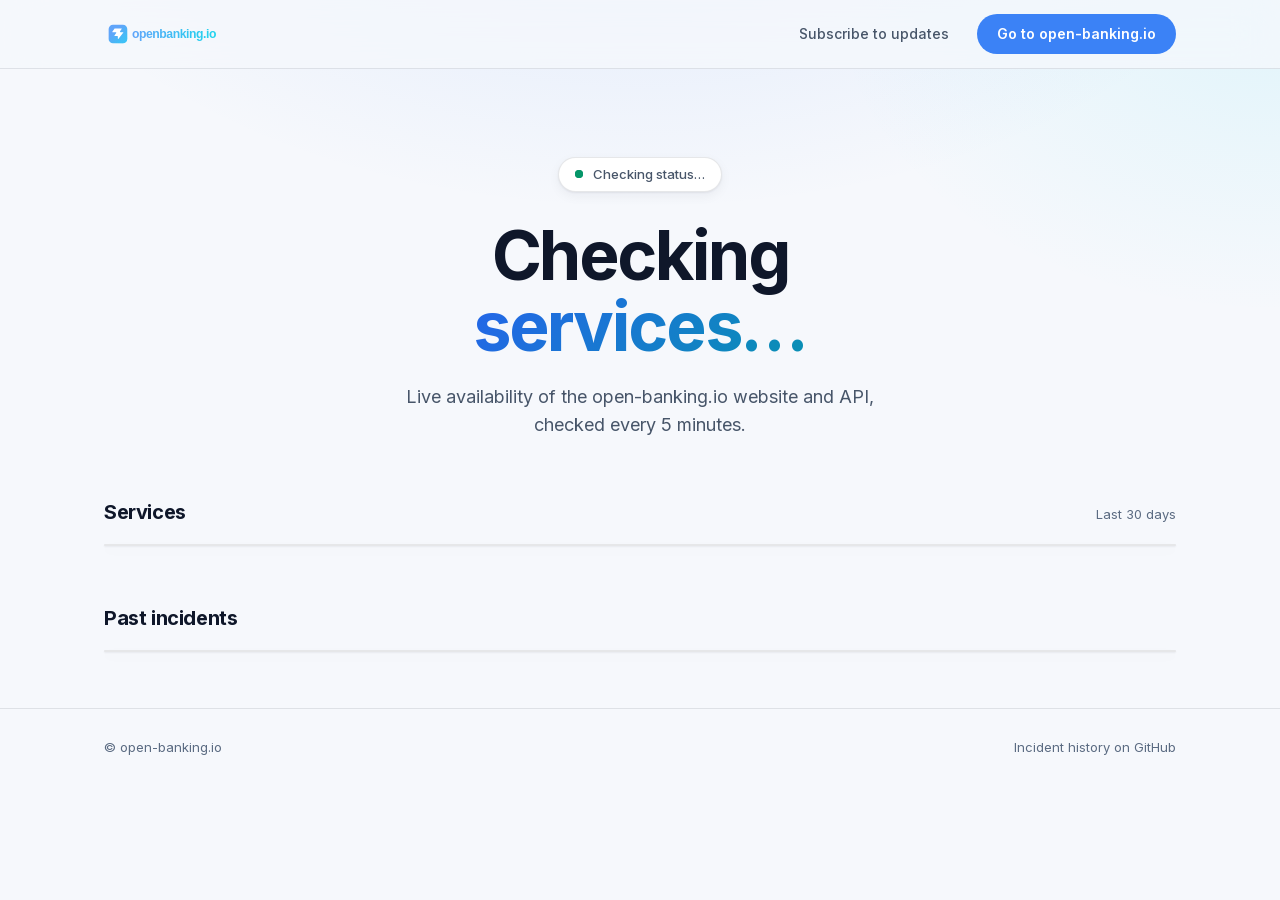
==== commit a553f89d: "deploy: 5a42e5fd8884fa52743ad48858b4c25d281a6b91" ====
--- a/index.html
+++ b/index.html
@@ -1,18 +1,276 @@
-<!DOCTYPE html> <html lang=en> <head> <meta charset=utf-8> <meta content="width=device-width,initial-scale=1" name=viewport> <meta content=#333333 name=theme-color> <base href=/ > <link href=manifest.json rel=manifest crossorigin=use-credentials> <script>__SAPPER__={baseUrl:"",preloaded:[void 0,{}]};if('serviceWorker' in navigator)navigator.serviceWorker.register('/service-worker.js');(function(){try{eval("async function x(){}");var main="/client/client.89130edb.js"}catch(e){main="/client/legacy/client.fa77f005.js"};var s=document.createElement("script");try{new Function("if(0)import('')")();s.src=main;s.type="module";s.crossOrigin="use-credentials";}catch(e){s.src="/client/shimport@2.0.5.js";s.setAttribute("data-main",main);}document.head.appendChild(s);}());</script> <link href=client/client-31a52aa5.css rel=stylesheet><link href=client/createOctokit-a85f76c7.css rel=stylesheet><link href=client/index-b0b6455a.css rel=stylesheet> <title>open-banking.io status</title><link href=https://status.open-banking.io/open-banking.css rel=stylesheet><link href=https://status.open-banking.io/global.css rel=stylesheet><link href=https://status.open-banking.io/favicon.svg rel=icon type=image/svg><link href=/logo-192.png rel=icon type=image/png><meta content="dark light" name=color-scheme> <link href=/client/client.89130edb.js rel=modulepreload as=script crossorigin=use-credentials><link href=/client/client-31a52aa5.css rel=preload as=style><link href=/client/index.f8824059.js rel=modulepreload as=script crossorigin=use-credentials><link href=/client/createOctokit.edf5ecdd.js rel=modulepreload as=script crossorigin=use-credentials><link href=/client/inject_styles.803b7e80.js rel=modulepreload as=script crossorigin=use-credentials><link href=/client/createOctokit-a85f76c7.css rel=preload as=style><link href=/client/index-b0b6455a.css rel=preload as=style></head> <body> <div id=sapper> <nav class=svelte-a08hsz><div class="svelte-a08hsz container"><div><a href=https://open-banking.io class="svelte-a08hsz logo"><img alt="" class=svelte-a08hsz src=https://status.open-banking.io/logo-horizontal.svg> </a></div> <ul class=svelte-a08hsz><li><a href=/ class=svelte-a08hsz target=_self aria-current=page>Status</a> <li><a href=https://open-banking.io class=svelte-a08hsz target=_self>open-banking.io</a> </li> </ul></div> </nav> <main class=container> <header class=svelte-ngkazm><h1><strong>open-banking.io</strong> service status</h1> <p class="svelte-ngkazm lead">Live availability of the open-banking.io website and API, checked every 5 minutes.</header> <section class=svelte-8lnl4f><div class="svelte-68jxue loading"><svg class=svelte-68jxue height=38 stroke=#aaa width=38 xmlns=http://www.w3.org/2000/svg><g fill=none fill-rule=evenodd><g stroke-width=2 transform="translate(1 1)"><circle cx=18 cy=18 r=18 stroke-opacity=.5></circle><path d="M36 18c0-9.94-8.06-18-18-18"><animateTransform attributeName=transform dur=1s from="0 18 18" repeatCount=indefinite to="360 18 18" type=rotate></animateTransform></path></g></g></svg></div> </section> <section class=svelte-8lnl4f><div class="svelte-68jxue loading"><svg class=svelte-68jxue height=38 stroke=#aaa width=38 xmlns=http://www.w3.org/2000/svg><g fill=none fill-rule=evenodd><g stroke-width=2 transform="translate(1 1)"><circle cx=18 cy=18 r=18 stroke-opacity=.5></circle><path d="M36 18c0-9.94-8.06-18-18-18"><animateTransform attributeName=transform dur=1s from="0 18 18" repeatCount=indefinite to="360 18 18" type=rotate></animateTransform></path></g></g></svg></div> </section> <div class="svelte-fqsq6s f changed"><h2>Live Status</h2> <form class="svelte-fqsq6s f r"><div><input class=svelte-fqsq6s id=data_day name=d type=radio value=day><label class=svelte-fqsq6s for=data_day>24h</label></div> <div><input class=svelte-fqsq6s id=data_week name=d type=radio value=week checked><label class=svelte-fqsq6s for=data_week>7d</label></div> <div><input class=svelte-fqsq6s id=data_month name=d type=radio value=month><label class=svelte-fqsq6s for=data_month>30d</label></div> <div><input class=svelte-fqsq6s id=data_year name=d type=radio value=year><label class=svelte-fqsq6s for=data_year>1y</label></div> <div><input class=svelte-fqsq6s id=data_all name=d type=radio value=all><label class=svelte-fqsq6s for=data_all>all</label></div></form></div> <section class="svelte-fqsq6s live-status"><div class="svelte-68jxue loading"><svg class=svelte-68jxue height=38 stroke=#aaa width=38 xmlns=http://www.w3.org/2000/svg><g fill=none fill-rule=evenodd><g stroke-width=2 transform="translate(1 1)"><circle cx=18 cy=18 r=18 stroke-opacity=.5></circle><path d="M36 18c0-9.94-8.06-18-18-18"><animateTransform attributeName=transform dur=1s from="0 18 18" repeatCount=indefinite to="360 18 18" type=rotate></animateTransform></path></g></g></svg></div> </section> <section><div class="svelte-68jxue loading"><svg class=svelte-68jxue height=38 stroke=#aaa width=38 xmlns=http://www.w3.org/2000/svg><g fill=none fill-rule=evenodd><g stroke-width=2 transform="translate(1 1)"><circle cx=18 cy=18 r=18 stroke-opacity=.5></circle><path d="M36 18c0-9.94-8.06-18-18-18"><animateTransform attributeName=transform dur=1s from="0 18 18" repeatCount=indefinite to="360 18 18" type=rotate></animateTransform></path></g></g></svg></div> </section> <section><div class="svelte-68jxue loading"><svg class=svelte-68jxue height=38 stroke=#aaa width=38 xmlns=http://www.w3.org/2000/svg><g fill=none fill-rule=evenodd><g stroke-width=2 transform="translate(1 1)"><circle cx=18 cy=18 r=18 stroke-opacity=.5></circle><path d="M36 18c0-9.94-8.06-18-18-18"><animateTransform attributeName=transform dur=1s from="0 18 18" repeatCount=indefinite to="360 18 18" type=rotate></animateTransform></path></g></g></svg></div></section></main> <footer class=svelte-jbr799><p>This page is <a href=https://github.com/open-banking-io/uptime-status>open source</a>, powered by <a href=https://upptime.js.org>Upptime</a></p> </footer></div> <script> try {
-        if (typeof window !== "undefined" && window.navigator && navigator.serviceWorker) {
-          navigator.serviceWorker.getRegistrations().then(function (registrations) {
-            for (let registration of registrations) {
-              registration.unregister();
-            }
-          });
-        }
-        if (typeof window !== "undefined" && "caches" in window) {
-          caches.keys().then(function (keyList) {
-            return Promise.all(
-              keyList.map(function (key) {
-                return caches.delete(key);
-              })
-            );
-          });
-        }
-      } catch (error) {} </script> +<!doctype html>
+<html lang="en">
+<head>
+<meta charset="utf-8" />
+<meta name="viewport" content="width=device-width, initial-scale=1" />
+<meta name="color-scheme" content="light dark" />
+<title>open-banking.io status</title>
+<link rel="icon" href="favicon.svg" />
+<style>
+@font-face { font-family: 'Inter'; font-weight: 300 900; font-display: swap; src: url('inter-latin.woff2') format('woff2'); unicode-range: U+0000-00FF, U+0131, U+0152-0153, U+02BB-02BC, U+02C6, U+02DA, U+02DC, U+2000-206F, U+20AC, U+2122, U+2191, U+2193, U+2212, U+2215, U+FEFF, U+FFFD; }
+@font-face { font-family: 'Inter'; font-weight: 300 900; font-display: swap; src: url('inter-latin-ext.woff2') format('woff2'); unicode-range: U+0100-02BA, U+02BD-02C5, U+02C7-02CC, U+02CE-02D7, U+02DD-02FF, U+1E00-1E9F, U+2020, U+20A0-20AB, U+20AD-20C0, U+2113; }
+
+:root {
+  --bg: #f6f8fc; --card: #ffffff; --card-hover: #eef2f9;
+  --border: rgba(15, 23, 42, 0.10); --glow: rgba(59, 130, 246, 0.40);
+  --text: #0f172a; --text-2: #475569; --text-3: #5b6b82;
+  --accent: #2563eb;
+  --gradient: linear-gradient(135deg, #2563eb, #0891b2);
+  --up: #059669; --up-text: #065f46; --up-soft: rgba(16, 185, 129, 0.12);
+  --warn: #d97706; --warn-text: #92400e; --warn-soft: rgba(245, 158, 11, 0.14);
+  --down: #dc2626; --down-text: #b42318; --down-soft: rgba(220, 38, 38, 0.10);
+  --idle: rgba(15, 23, 42, 0.08);
+  --shadow: 0 1px 2px rgba(15, 23, 42, 0.06), 0 4px 12px rgba(15, 23, 42, 0.05);
+  --wash-1: rgba(59, 130, 246, 0.14); --wash-2: rgba(34, 211, 238, 0.10);
+  --nav: rgba(246, 248, 252, 0.8);
+}
+@media (prefers-color-scheme: dark) {
+  :root {
+    --bg: #0a0e1a; --card: #121830; --card-hover: #1a2040;
+    --border: rgba(255, 255, 255, 0.07); --glow: rgba(59, 130, 246, 0.32);
+    --text: #f1f5f9; --text-2: #aab6c6; --text-3: #8b94a3;
+    --accent: #60a5fa;
+    --gradient: linear-gradient(135deg, #60a5fa, #22d3ee);
+    --up: #10b981; --up-text: #34d399; --up-soft: rgba(16, 185, 129, 0.15);
+    --warn: #f59e0b; --warn-text: #fbbf24; --warn-soft: rgba(245, 158, 11, 0.15);
+    --down: #ef4444; --down-text: #fca5a5; --down-soft: rgba(239, 68, 68, 0.14);
+    --idle: rgba(255, 255, 255, 0.07);
+    --shadow: 0 1px 2px rgba(0, 0, 0, 0.3), 0 4px 12px rgba(0, 0, 0, 0.25);
+    --wash-1: rgba(59, 130, 246, 0.20); --wash-2: rgba(34, 211, 238, 0.12);
+    --nav: rgba(10, 14, 26, 0.8);
+  }
+}
+
+* { box-sizing: border-box; margin: 0; }
+html { overflow-x: clip; }
+body {
+  font-family: 'Inter', -apple-system, BlinkMacSystemFont, 'Segoe UI', system-ui, sans-serif;
+  background: var(--bg); color: var(--text); line-height: 1.6;
+  -webkit-font-smoothing: antialiased; min-height: 100vh;
+  background-image:
+    radial-gradient(60rem 36rem at 50% -12rem, var(--wash-1), transparent 70%),
+    radial-gradient(40rem 28rem at 100% 0, var(--wash-2), transparent 70%);
+  background-repeat: no-repeat;
+}
+a { color: inherit; text-decoration: none; }
+:focus-visible { outline: 2px solid var(--accent); outline-offset: 3px; border-radius: 8px; }
+.wrap { max-width: 1120px; margin: 0 auto; padding: 0 24px; }
+
+/* Nav */
+nav { position: sticky; top: 0; z-index: 10; background: var(--nav); backdrop-filter: blur(20px) saturate(1.5); -webkit-backdrop-filter: blur(20px) saturate(1.5); border-bottom: 1px solid var(--border); }
+nav .wrap { display: flex; align-items: center; justify-content: space-between; height: 68px; }
+nav img { height: 28px; display: block; }
+.nav-links { display: flex; align-items: center; gap: 28px; font-size: 14px; font-weight: 500; color: var(--text-2); }
+.nav-links a:hover { color: var(--text); }
+.btn { display: inline-flex; align-items: center; gap: 8px; padding: 9px 20px; border-radius: 9999px; background: #3b82f6; color: #fff !important; font-weight: 600; font-size: 14px; transition: filter 150ms, transform 150ms; }
+.btn:hover { filter: brightness(1.08); }
+
+/* Hero */
+.hero { text-align: center; padding: 88px 0 56px; }
+.badge { display: inline-flex; align-items: center; gap: 10px; padding: 6px 16px; border: 1px solid var(--border); border-radius: 9999px; background: var(--card); font-size: 13px; font-weight: 500; color: var(--text-2); box-shadow: var(--shadow); }
+.dot { width: 8px; height: 8px; border-radius: 50%; background: var(--up); position: relative; }
+.dot::after { content: ''; position: absolute; inset: 0; border-radius: 50%; background: inherit; animation: ping 2s cubic-bezier(0, 0, 0.2, 1) infinite; }
+[data-state='degraded'] .dot { background: var(--warn); }
+[data-state='down'] .dot { background: var(--down); }
+@keyframes ping { 75%, 100% { transform: scale(2.6); opacity: 0; } }
+h1 { font-size: clamp(2.4rem, 7vw, 4.25rem); font-weight: 700; letter-spacing: -0.035em; line-height: 1.05; margin: 28px auto 20px; max-width: 14ch; }
+h1 .g { background: var(--gradient); -webkit-background-clip: text; background-clip: text; color: transparent; }
+[data-state='degraded'] h1 .g { background: none; color: var(--warn-text); }
+[data-state='down'] h1 .g { background: none; color: var(--down-text); }
+.lead { font-size: 1.125rem; color: var(--text-2); max-width: 520px; margin: 0 auto; }
+
+/* Sections */
+section { padding-bottom: 56px; }
+.head { display: flex; align-items: baseline; justify-content: space-between; margin-bottom: 16px; }
+h2 { font-size: 1.25rem; font-weight: 700; letter-spacing: -0.02em; }
+.sub { font-size: 13px; color: var(--text-3); }
+.card { background: var(--card); border: 1px solid var(--border); border-radius: 16px; box-shadow: var(--shadow); }
+
+/* Services */
+.svc { padding: 24px; }
+.svc + .svc { border-top: 1px solid var(--border); }
+.list { padding: 0; overflow: hidden; }
+.row1 { display: flex; align-items: center; justify-content: space-between; gap: 16px; margin-bottom: 18px; }
+.name { font-size: 1.0625rem; font-weight: 600; letter-spacing: -0.01em; }
+.url { font-size: 13px; color: var(--text-3); display: block; }
+.pill { font-size: 12px; font-weight: 600; padding: 3px 12px; border-radius: 9999px; background: var(--up-soft); color: var(--up-text); white-space: nowrap; }
+.pill.degraded { background: var(--warn-soft); color: var(--warn-text); }
+.pill.down { background: var(--down-soft); color: var(--down-text); }
+.bars { display: grid; grid-auto-flow: column; grid-auto-columns: 1fr; gap: 3px; height: 36px; }
+.bars i { border-radius: 3px; background: var(--up); opacity: 0.9; transition: opacity 150ms; }
+.bars i:hover { opacity: 1; filter: brightness(1.15); }
+.bars i.idle { background: var(--idle); opacity: 1; }
+.bars i.warn { background: var(--warn); }
+.bars i.down { background: var(--down); }
+.axis { display: flex; justify-content: space-between; margin-top: 8px; font-size: 12px; color: var(--text-3); }
+.stats { display: grid; grid-template-columns: repeat(5, 1fr); gap: 16px; margin-top: 20px; }
+.stat b { display: block; font-size: 1.125rem; font-weight: 700; letter-spacing: -0.02em; font-variant-numeric: tabular-nums; }
+.stat span { font-size: 12px; color: var(--text-3); text-transform: uppercase; letter-spacing: 0.06em; font-weight: 600; }
+
+/* Events */
+.event { padding: 20px 24px; display: flex; gap: 16px; justify-content: space-between; align-items: flex-start; }
+.event + .event { border-top: 1px solid var(--border); }
+.event h3 { font-size: 1rem; font-weight: 600; letter-spacing: -0.01em; }
+.event p { font-size: 14px; color: var(--text-2); }
+.event a:hover h3 { color: var(--accent); }
+.tag { font-size: 12px; font-weight: 600; padding: 3px 12px; border-radius: 9999px; border: 1px solid var(--border); color: var(--text-2); white-space: nowrap; }
+.tag.maint { background: rgba(59, 130, 246, 0.12); border-color: var(--glow); color: var(--accent); }
+.empty { padding: 28px 24px; color: var(--text-2); font-size: 15px; text-align: center; }
+
+footer { border-top: 1px solid var(--border); padding: 28px 0 40px; font-size: 13px; color: var(--text-3); }
+footer .wrap { display: flex; justify-content: space-between; gap: 16px; flex-wrap: wrap; }
+footer a:hover { color: var(--text); }
+
+@media (max-width: 720px) {
+  .nav-links a:not(.btn) { display: none; }
+  .hero { padding: 56px 0 40px; }
+  .stats { grid-template-columns: repeat(3, 1fr); }
+  .svc { padding: 20px; }
+  .event { flex-direction: column; gap: 10px; padding: 18px 20px; }
+}
+@media (prefers-reduced-motion: reduce) { .dot::after { animation: none; } * { transition: none !important; } }
+</style>
+</head>
+<body>
+<nav>
+  <div class="wrap">
+    <a href="https://open-banking.io" aria-label="open-banking.io"><img src="logo-horizontal.svg" alt="open-banking.io" /></a>
+    <div class="nav-links">
+      <a href="https://github.com/open-banking-io/uptime-status/subscription">Subscribe to updates</a>
+      <a class="btn" href="https://open-banking.io">Go to open-banking.io</a>
+    </div>
+  </div>
+</nav>
+
+<main class="wrap" id="app" data-state="up">
+  <header class="hero">
+    <span class="badge"><span class="dot"></span><span id="badge">Checking status…</span></span>
+    <h1 id="title">Checking <span class="g">services…</span></h1>
+    <p class="lead">Live availability of the open-banking.io website and API, checked every 5 minutes.</p>
+  </header>
+
+  <section id="maint" hidden>
+    <div class="head"><h2>Scheduled maintenance</h2></div>
+    <div class="card" id="maint-list"></div>
+  </section>
+
+  <section>
+    <div class="head"><h2>Services</h2><span class="sub">Last 30 days</span></div>
+    <div class="card list" id="services"></div>
+  </section>
+
+  <section>
+    <div class="head"><h2>Past incidents</h2></div>
+    <div class="card" id="incidents"></div>
+  </section>
+</main>
+
+<footer>
+  <div class="wrap">
+    <span>© open-banking.io</span>
+    <a href="https://github.com/open-banking-io/uptime-status/issues">Incident history on GitHub</a>
+  </div>
+</footer>
+
+<script>
+const REPO = 'open-banking-io/uptime-status';
+const RAW = `https://raw.githubusercontent.com/${REPO}/master`;
+const MONITORING_START = '2026-11-24';
+const DAYS = 30;
+const STATE_RANK = { up: 0, degraded: 1, down: 2 };
+const $ = (id) => document.getElementById(id);
+const el = (tag, cls, html) => { const e = document.createElement(tag); if (cls) e.className = cls; if (html != null) e.innerHTML = html; return e; };
+const esc = (s) => String(s).replace(/[&<>"]/g, (c) => ({ '&': '&amp;', '<': '&lt;', '>': '&gt;', '"': '&quot;' }[c]));
+const fmtDate = (d) => new Date(d).toLocaleString(undefined, { dateStyle: 'medium', timeStyle: 'short' });
+
+function dayKeys() {
+  const out = [];
+  for (let i = DAYS - 1; i >= 0; i--) out.push(new Date(Date.now() - i * 864e5).toISOString().slice(0, 10));
+  return out;
+}
+
+function bars(site) {
+  const wrap = el('div', 'bars');
+  for (const day of dayKeys()) {
+    const i = el('i');
+    const down = site.dailyMinutesDown[day] || 0;
+    if (day < MONITORING_START) i.className = 'idle';
+    else if (down >= 30) i.className = 'down';
+    else if (down > 0) i.className = 'warn';
+    i.title = day < MONITORING_START ? `${day}: no data` : down ? `${day}: ${down} min downtime` : `${day}: no downtime`;
+    wrap.append(i);
+  }
+  return wrap;
+}
+
+function service(site) {
+  const label = { up: 'Operational', degraded: 'Degraded', down: 'Down' }[site.status] || 'Unknown';
+  const s = el('div', 'svc');
+  s.innerHTML = `
+    <div class="row1">
+      <div><span class="name">${esc(site.name)}</span><a class="url" href="${esc(site.url)}" rel="noopener">${esc(site.url.replace(/^https?:\/\//, ''))}</a></div>
+      <span class="pill ${esc(site.status)}">${label}</span>
+    </div>`;
+  s.append(bars(site));
+  s.append(el('div', 'axis', `<span>${DAYS} days ago</span><span>Today</span>`));
+  s.append(el('div', 'stats', ['Uptime 24h:uptimeDay', 'Uptime 7d:uptimeWeek', 'Uptime 30d:uptimeMonth', 'Uptime 1y:uptimeYear']
+    .map((p) => { const [l, k] = p.split(':'); return `<div class="stat"><b>${esc(site[k])}</b><span>${l}</span></div>`; })
+    .join('') + `<div class="stat"><b>${site.time} ms</b><span>Response</span></div>`));
+  return s;
+}
+
+function overall(sites) {
+  const worst = sites.reduce((w, s) => Math.max(w, STATE_RANK[s.status] ?? 0), 0);
+  const state = ['up', 'degraded', 'down'][worst];
+  const copy = {
+    up: ['All systems operational', 'All systems', '<span class="g">operational.</span>'],
+    degraded: ['Partial degradation', 'Some services are', '<span class="g">degraded.</span>'],
+    down: ['Service disruption', 'We are seeing an', '<span class="g">outage.</span>'],
+  }[state];
+  $('app').dataset.state = state;
+  $('badge').textContent = copy[0];
+  $('title').innerHTML = `${copy[1]} ${copy[2]}`;
+}
+
+function parseMaintenance(issue) {
+  const m = /start:\s*(\S+)[\s\S]*?end:\s*(\S+)/.exec(issue.body || '');
+  return m && { start: new Date(m[1]), end: new Date(m[2]) };
+}
+
+function incidents(issues) {
+  const maint = [], past = [];
+  const now = Date.now();
+  for (const i of issues) {
+    if (i.pull_request) continue;
+    const isMaint = i.labels.some((l) => l.name === 'maintenance');
+    const w = isMaint ? parseMaintenance(i) : null;
+    if (isMaint && w && w.end > now) maint.push({ i, w });
+    else past.push({ i, w, isMaint });
+  }
+  const evt = (i, tag, cls, text) => {
+    const a = el('a', 'event');
+    a.href = i.html_url; a.rel = 'noopener';
+    a.innerHTML = `<div><h3>${esc(i.title.replace(/^\[Scheduled Maintenance\]\s*/, ''))}</h3><p>${text}</p></div><span class="tag ${cls}">${tag}</span>`;
+    return a;
+  };
+  $('maint-list').replaceChildren(...maint.map(({ i, w }) => evt(i, 'Scheduled', 'maint', `${fmtDate(w.start)} to ${fmtDate(w.end)}`)));
+  $('maint').hidden = !maint.length;
+  const items = past.slice(0, 10).map(({ i, w, isMaint }) =>
+    evt(i, isMaint ? 'Maintenance' : i.state === 'open' ? 'Ongoing' : 'Resolved', isMaint ? 'maint' : '', w ? `${fmtDate(w.start)} to ${fmtDate(w.end)}` : fmtDate(i.created_at)));
+  $('incidents').replaceChildren(...(items.length ? items : [el('div', 'empty', 'No incidents reported.')]));
+}
+
+async function load() {
+  const [sites, issues] = await Promise.all([
+    fetch(`${RAW}/history/summary.json`).then((r) => r.json()),
+    fetch(`https://api.github.com/repos/${REPO}/issues?state=all&per_page=30`).then((r) => r.json()).catch(() => []),
+  ]);
+  overall(sites);
+  $('services').replaceChildren(...sites.map(service));
+  incidents(Array.isArray(issues) ? issues : []);
+}
+load();
+setInterval(load, 60000);
+</script>
+</body>
+</html>
